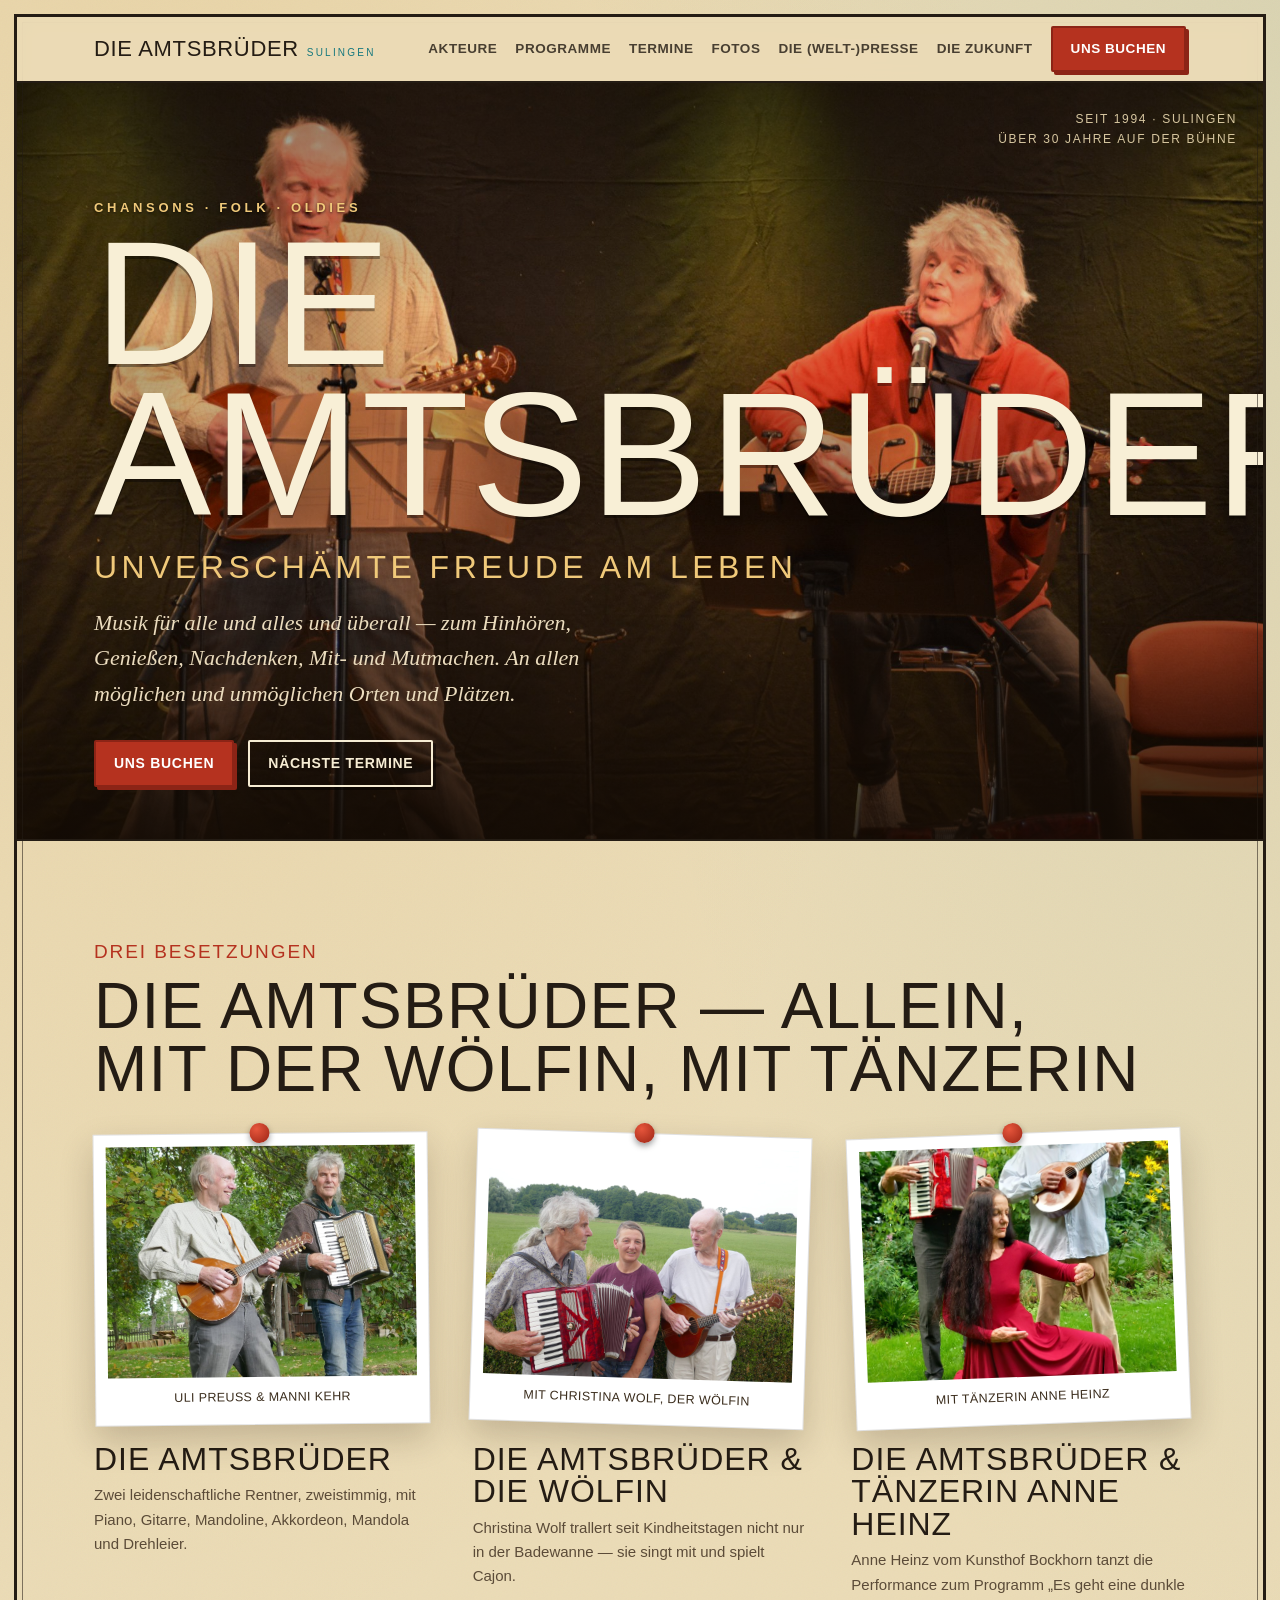
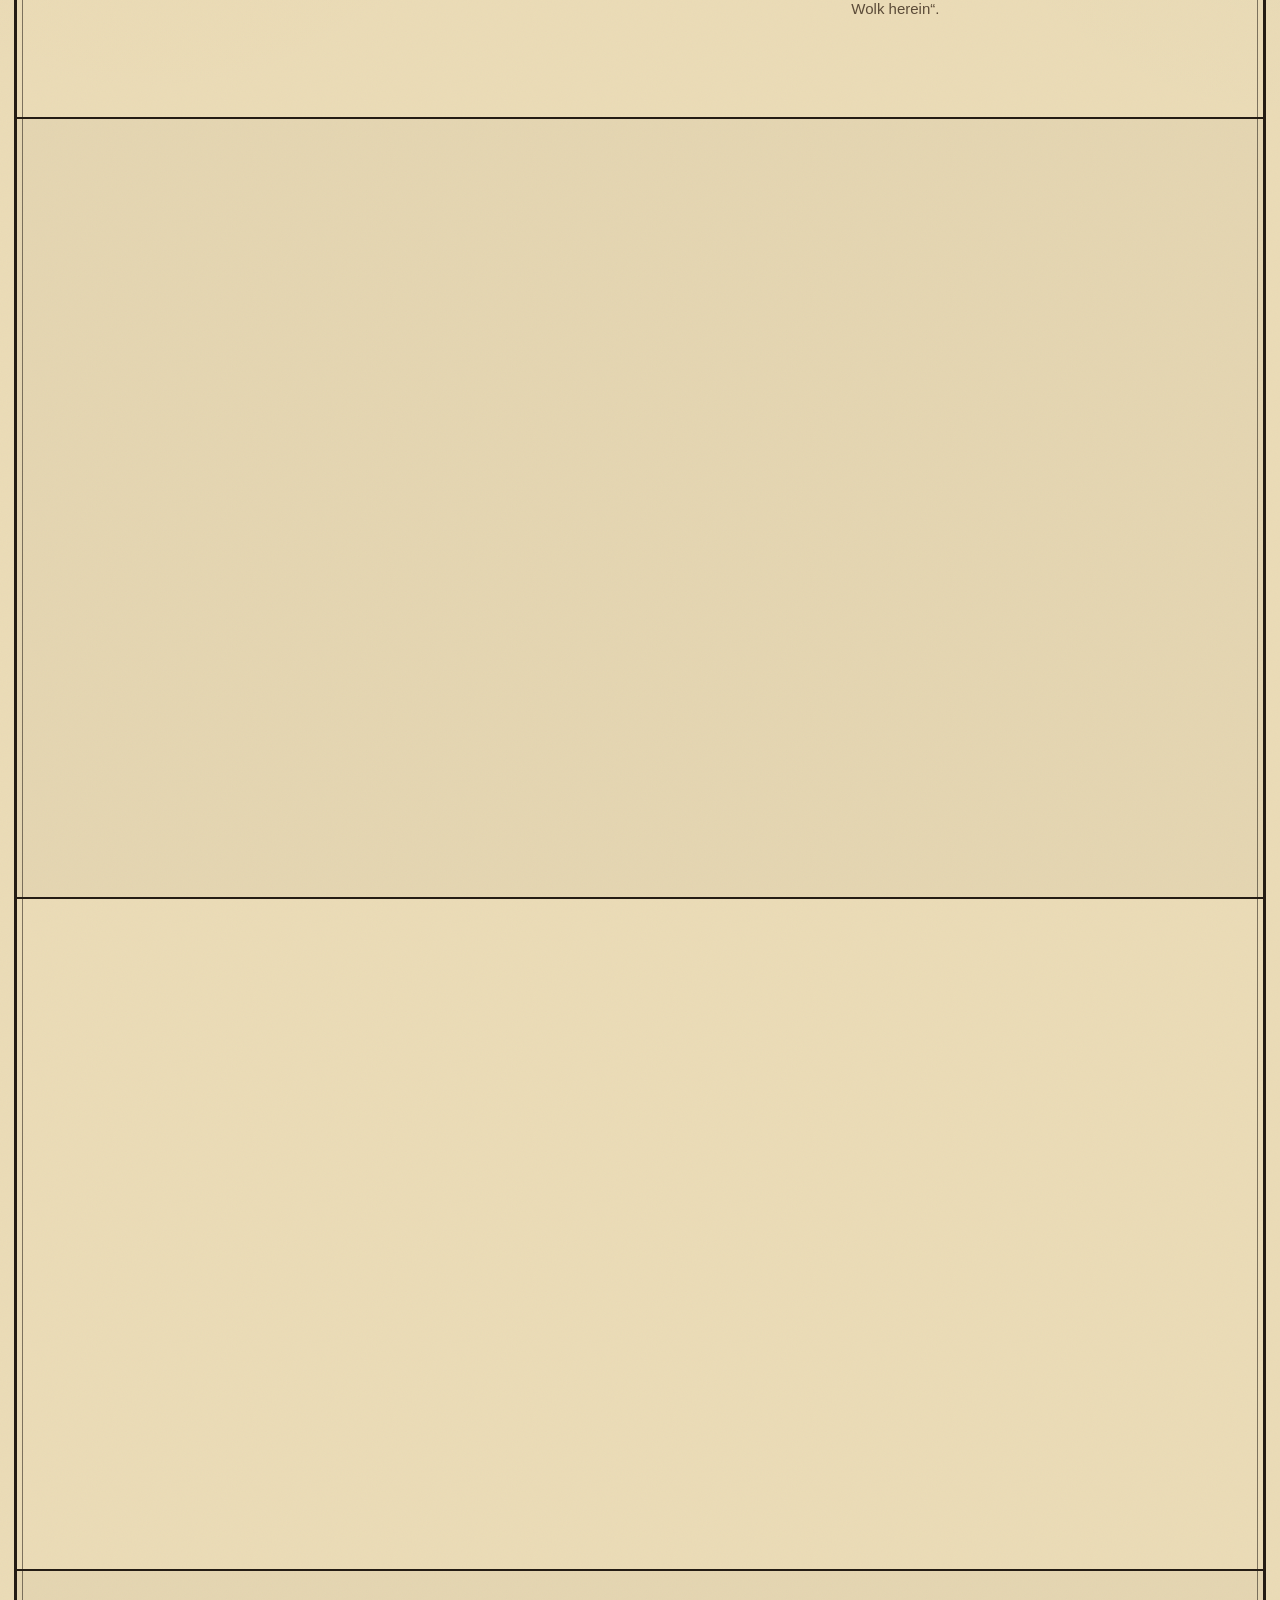
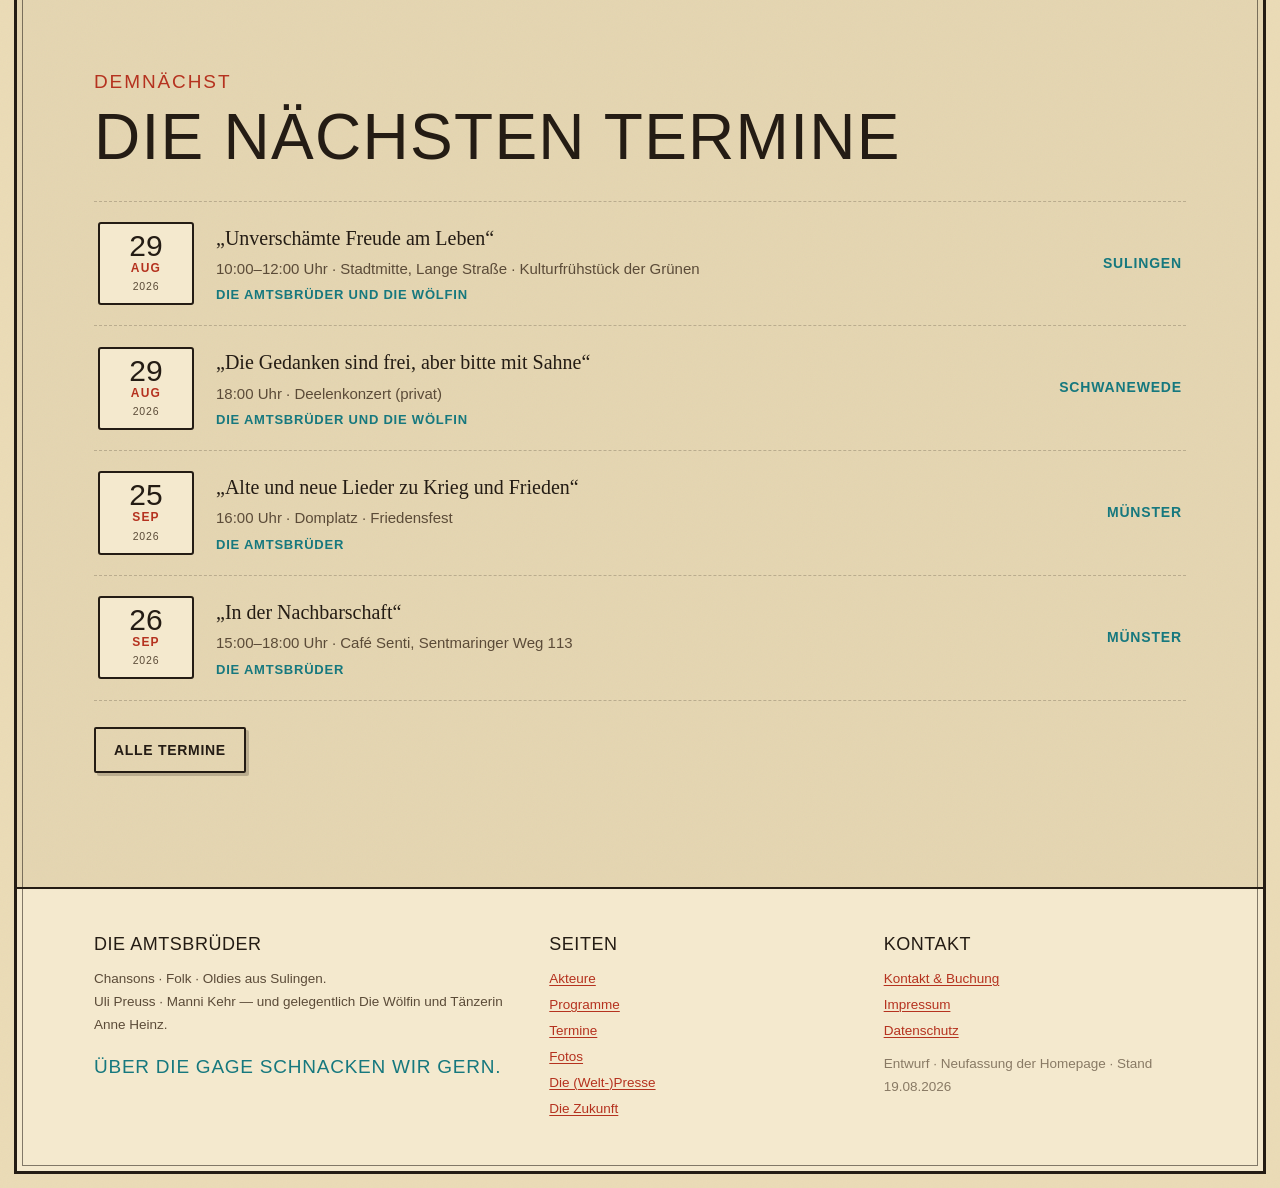
==== index.html @ b4cfe97e "Neufassung Die Amtsbrüder – Stand 19.08.2026 (Ulis Texte, Termine, Fotos) Co-Authored-By: Claude Fab" ====
<!DOCTYPE html>
<html lang="de">
<head>
<meta charset="utf-8">
<meta name="viewport" content="width=device-width, initial-scale=1">
<title>Die Amtsbrüder — Chansons · Folk · Oldies aus Sulingen</title>
<meta name="description" content="Die Amtsbrüder aus Sulingen: Chansons, Folk und Oldies, seltene Perlen der Liedermacherszene — allein, mit der Wölfin oder mit Tänzerin Anne Heinz. Termine, Programme, Kontakt.">
<meta name="color-scheme" content="light dark">
<link rel="stylesheet" href="css/stil.css">
<link rel="icon" href="data:image/svg+xml,%3Csvg xmlns='http://www.w3.org/2000/svg' viewBox='0 0 100 100'%3E%3Crect width='100' height='100' rx='8' fill='%23B5321F'/%3E%3Ctext x='50' y='72' font-size='64' text-anchor='middle' font-family='Impact,Arial Narrow,sans-serif' fill='%23F4E9CE'%3EA%3C/text%3E%3C/svg%3E">
</head>
<body>
<a class="skip" href="#inhalt">Zum Inhalt springen</a>
<div class="page-frame">
<header class="nav">
  <div class="wrap nav-inner">
    <a class="brand" href="index.html">Die Amtsbrüder <small>Sulingen</small></a>
    <button class="navtoggle" aria-label="Menü" aria-expanded="false" aria-controls="menu">☰</button>
    <nav class="links" id="menu" aria-label="Hauptnavigation">
      <a href="akteure.html">Akteure</a><a href="programme.html">Programme</a><a href="termine.html">Termine</a><a href="fotos.html">Fotos</a><a href="presse.html">Die (Welt-)Presse</a><a href="zukunft.html">Die Zukunft</a>
      <a class="btn" href="kontakt.html">Uns buchen</a>
    </nav>
  </div>
</header>
<main id="inhalt">

<section class="hero" style="background-image:url('bilder/stemwede-2024.jpg')" aria-label="Die Amtsbrüder auf der Bühne in Stemwede 2024">
  <div class="hero-meta">Seit 1994 · Sulingen<br>Über 30 Jahre auf der Bühne</div>
  <div class="hero-inner">
    <div class="kicker">Chansons · Folk · Oldies</div>
    <h1>Die<br>Amtsbrüder</h1>
    <div class="tagline">Unverschämte Freude am Leben</div>
    <p class="sub">Musik für alle und alles und überall — zum Hinhören, Genießen, Nachdenken, Mit- und Mutmachen. An allen möglichen und unmöglichen Orten und Plätzen.</p>
    <div class="hero-cta">
      <a class="btn" href="kontakt.html">Uns buchen</a>
      <a class="btn ghost" href="termine.html">Nächste Termine</a>
    </div>
  </div>
</section>

<section class="band" id="besetzungen">
  <div class="wrap reveal">
    <div class="eyebrow">Drei Besetzungen</div>
    <h2 class="section-title">Die Amtsbrüder — allein, mit der Wölfin, mit Tänzerin</h2>
    <div class="formationen">
      <a class="formation" href="akteure.html">
        <figure class="tack r0"><img src="bilder/windheim.jpg" alt="Uli Preuss und Manni Kehr mit Mandola und Akkordeon im Garten" loading="lazy"><figcaption>Uli Preuss &amp; Manni Kehr</figcaption></figure>
        <h3>Die Amtsbrüder</h3>
        <p>Zwei leidenschaftliche Rentner, zweistimmig, mit Piano, Gitarre, Mandoline, Akkordeon, Mandola und Drehleier.</p>
      </a>
      <a class="formation" href="akteure.html#woelfin">
        <figure class="tack r1"><img src="bilder/woelfin-1.jpg" alt="Die Amtsbrüder mit Christina Wolf, der Wölfin, auf einer Bank" loading="lazy"><figcaption>Mit Christina Wolf, der Wölfin</figcaption></figure>
        <h3>Die Amtsbrüder &amp; Die Wölfin</h3>
        <p>Christina Wolf trallert seit Kindheitstagen nicht nur in der Badewanne — sie singt mit und spielt Cajon.</p>
      </a>
      <a class="formation" href="programme.html#dunkle-wolk">
        <figure class="tack"><img src="bilder/anne-heinz-garten.jpg" alt="Tänzerin Anne Heinz im roten Kleid vor den Amtsbrüdern im Garten" loading="lazy"><figcaption>Mit Tänzerin Anne Heinz</figcaption></figure>
        <h3>Die Amtsbrüder &amp; Tänzerin Anne Heinz</h3>
        <p>Anne Heinz vom Kunsthof Bockhorn tanzt die Performance zum Programm „Es geht eine dunkle Wolk herein“.</p>
      </a>
    </div>
  </div>
</section>

<section class="band tint" id="musik">
  <div class="wrap two-col reveal">
    <div>
      <div class="eyebrow">Die Musik</div>
      <h2 class="section-title">Seltene Perlen, handverlesen</h2>
      <p class="lead">Musik zur Anregung und Unterhaltung, zum Hinhören, Genießen, Nachdenken, Mit- und Mutmachen — an allen möglichen und unmöglichen Orten und Plätzen.</p>
      <p>Seltene Perlen der deutschen Liedermacherinnen- und Liedermacherszene, ergänzt durch eigene Schöpfungen und Bearbeitungen: Folk, Schlager, Blues, Rock, politisch unkorrekte Lieder zur Lage — handverlesen.</p>
      <ul class="chips accent">
        <li>Chansons</li><li>Folk</li><li>Oldies</li><li>Schlager</li><li>Blues</li><li>Rock</li><li>Plattdeutsch</li><li>Lieder zur Lage</li>
      </ul>
    </div>
    <figure class="tack r1">
      <img src="bilder/bockhorn-2026.jpg" alt="Die Amtsbrüder spielen sich im Grünen gegenüber, Bockhorn 2026" loading="lazy">
      <figcaption>Kunsthof Bockhorn 2026</figcaption>
    </figure>
  </div>
</section>

<section class="band" id="uebersicht">
  <div class="wrap reveal">
    <div class="eyebrow">Weiterlesen</div>
    <h2 class="section-title">Alles Weitere, angepinnt</h2>
    <div class="plakate">
      <a class="plakat" href="akteure.html"><div class="nr">01</div><div class="t">Akteure</div><div class="s">Wer da spielt — und woher der Name kommt</div></a>
      <a class="plakat" href="programme.html"><div class="nr">02</div><div class="t">Programme</div><div class="s">Von „Unverschämte Freude“ bis „Dunkle Wolk“</div></a>
      <a class="plakat" href="termine.html"><div class="nr">03</div><div class="t">Termine</div><div class="s">Wo es uns demnächst hin verschlägt</div></a>
      <a class="plakat" href="fotos.html"><div class="nr">04</div><div class="t">Fotos</div><div class="s">Bilder von der Bühne und aus dem Garten</div></a>
      <a class="plakat" href="kontakt.html"><div class="nr">05</div><div class="t">Kontakt</div><div class="s">Engagieren Sie uns</div></a>
      <a class="plakat" href="presse.html"><div class="nr">06</div><div class="t">Die (Welt-)Presse</div><div class="s">Was man so über uns schreibt</div></a>
      <a class="plakat" href="zukunft.html"><div class="nr">07</div><div class="t">Die Zukunft</div><div class="s">Einmal live in Tokio</div></a>
      <a class="plakat" href="impressum.html"><div class="nr">08</div><div class="t">Impressum</div><div class="s">Was so nötig ist</div></a>
    </div>
  </div>
</section>

<section class="band tint" id="naechste">
  <div class="wrap reveal">
    <div class="eyebrow">Demnächst</div>
    <h2 class="section-title">Die nächsten Termine</h2>
    <div class="gigs">
      <div class="gig">
        <div class="date"><div class="d">29</div><div class="m">Aug</div><div class="y">2026</div></div>
        <div class="info"><h4>„Unverschämte Freude am Leben“</h4><p>10:00–12:00 Uhr · Stadtmitte, Lange Straße · Kulturfrühstück der Grünen</p><p class="wer">Die Amtsbrüder und die Wölfin</p></div>
        <div class="where">Sulingen</div>
      </div>
      <div class="gig">
        <div class="date"><div class="d">29</div><div class="m">Aug</div><div class="y">2026</div></div>
        <div class="info"><h4>„Die Gedanken sind frei, aber bitte mit Sahne“</h4><p>18:00 Uhr · Deelenkonzert (privat)</p><p class="wer">Die Amtsbrüder und die Wölfin</p></div>
        <div class="where">Schwanewede</div>
      </div>
      <div class="gig">
        <div class="date"><div class="d">25</div><div class="m">Sep</div><div class="y">2026</div></div>
        <div class="info"><h4>„Alte und neue Lieder zu Krieg und Frieden“</h4><p>16:00 Uhr · Domplatz · Friedensfest</p><p class="wer">Die Amtsbrüder</p></div>
        <div class="where">Münster</div>
      </div>
      <div class="gig">
        <div class="date"><div class="d">26</div><div class="m">Sep</div><div class="y">2026</div></div>
        <div class="info"><h4>„In der Nachbarschaft“</h4><p>15:00–18:00 Uhr · Café Senti, Sentmaringer Weg 113</p><p class="wer">Die Amtsbrüder</p></div>
        <div class="where">Münster</div>
      </div>
    </div>
    <p style="margin-top:26px"><a class="btn ghost" href="termine.html">Alle Termine</a></p>
  </div>
</section>
</main>
<footer>
  <div class="wrap foot-grid">
    <div>
      <h5>Die Amtsbrüder</h5>
      <p>Chansons · Folk · Oldies aus Sulingen.<br>Uli Preuss · Manni Kehr — und gelegentlich Die Wölfin und Tänzerin Anne Heinz.</p>
      <p style="margin-top:14px;color:var(--teal);font-family:var(--font-display);font-size:19px;text-transform:uppercase;letter-spacing:.04em">Über die Gage schnacken wir gern.</p>
    </div>
    <div>
      <h5>Seiten</h5>
      <ul>
        <li><a href="akteure.html">Akteure</a></li>
        <li><a href="programme.html">Programme</a></li>
        <li><a href="termine.html">Termine</a></li>
        <li><a href="fotos.html">Fotos</a></li>
        <li><a href="presse.html">Die (Welt-)Presse</a></li>
        <li><a href="zukunft.html">Die Zukunft</a></li>
      </ul>
    </div>
    <div>
      <h5>Kontakt</h5>
      <ul>
        <li><a href="kontakt.html">Kontakt &amp; Buchung</a></li>
        <li><a href="impressum.html">Impressum</a></li>
        <li><a href="impressum.html#datenschutz">Datenschutz</a></li>
      </ul>
      <p style="margin-top:10px;opacity:.7">Entwurf · Neufassung der Homepage · Stand 19.08.2026</p>
    </div>
  </div>
</footer>
</div>

<script src="js/seite.js"></script>
</body>
</html>
---- css/stil.css ----
/* Die Amtsbrüder — Neufassung der Homepage · Stil „warmes Kneipen-Plakat“ */
:root{
  --paper:#EBDBB6; --paper-2:#F4E9CE; --ink:#241C14; --ink-soft:#5B4B38;
  --frame:#241C14; --red:#B5321F; --red-deep:#8C2416; --teal:#16787E; --gold:#CF8A12;
  --line:rgba(36,28,20,.22); --line-soft:rgba(36,28,20,.12);
  --shadow:0 14px 34px rgba(36,20,8,.20);
  --font-display:"Haettenschweiler","Arial Narrow Bold","Impact",Impact,"Franklin Gothic Bold",sans-serif;
  --font-serif:Georgia,"Iowan Old Style","Palatino Linotype",serif;
  --font-sans:-apple-system,BlinkMacSystemFont,"Segoe UI",Roboto,Helvetica,Arial,sans-serif;
}
@media (prefers-color-scheme:dark){
  :root:not([data-theme="light"]){
    --paper:#1B140D; --paper-2:#271D12; --ink:#EEE1C6; --ink-soft:#BFAD8B;
    --frame:#3A2C1C; --red:#E17444; --red-deep:#C85226; --teal:#43B2B4; --gold:#EBB23F;
    --line:rgba(238,225,198,.16); --line-soft:rgba(238,225,198,.09);
    --shadow:0 16px 40px rgba(0,0,0,.55);
  }
}
:root[data-theme="dark"]{
  --paper:#1B140D; --paper-2:#271D12; --ink:#EEE1C6; --ink-soft:#BFAD8B;
  --frame:#3A2C1C; --red:#E17444; --red-deep:#C85226; --teal:#43B2B4; --gold:#EBB23F;
  --line:rgba(238,225,198,.16); --line-soft:rgba(238,225,198,.09); --shadow:0 16px 40px rgba(0,0,0,.55);
}

*{box-sizing:border-box}
html{scroll-behavior:smooth}
body{
  margin:0; background:var(--paper); color:var(--ink);
  font-family:var(--font-serif); font-size:18px; line-height:1.62;
  -webkit-font-smoothing:antialiased;
  background-image:
    radial-gradient(120% 90% at 12% -10%, rgba(207,138,18,.10), transparent 55%),
    radial-gradient(110% 80% at 100% 0%, rgba(22,120,126,.08), transparent 50%),
    url("data:image/svg+xml,%3Csvg xmlns='http://www.w3.org/2000/svg' width='140' height='140'%3E%3Cfilter id='n'%3E%3CfeTurbulence type='fractalNoise' baseFrequency='.8' numOctaves='2'/%3E%3C/filter%3E%3Crect width='140' height='140' filter='url(%23n)' opacity='.035'/%3E%3C/svg%3E");
}
img{max-width:100%;display:block;height:auto}
a{color:var(--red);text-decoration-thickness:.06em;text-underline-offset:.18em}
:focus-visible{outline:3px solid var(--teal);outline-offset:3px;border-radius:2px}
.skip{position:absolute;left:-999px;top:8px;background:var(--red);color:#fff;padding:8px 14px;z-index:200;font-family:var(--font-sans)}
.skip:focus{left:16px}

.wrap{max-width:1140px;margin:0 auto;padding:0 24px}
.eyebrow{font-family:var(--font-display);text-transform:uppercase;letter-spacing:.10em;
  color:var(--red);font-size:clamp(15px,2.4vw,19px);font-weight:400}
h1.page-title,h2.section-title{font-family:var(--font-display);text-transform:uppercase;font-weight:400;
  letter-spacing:.02em;line-height:.98;color:var(--ink);
  font-size:clamp(34px,6.5vw,64px);margin:.12em 0 .5em;text-wrap:balance}
h1.page-title{font-size:clamp(42px,8vw,84px)}
h3{font-family:var(--font-display);text-transform:uppercase;font-weight:400;letter-spacing:.03em;
  font-size:clamp(24px,3.4vw,32px);line-height:1.02;margin:0 0 .35em}
p{margin:0 0 1em}
.lead{font-size:clamp(19px,2.4vw,23px);line-height:1.55}
.muted{color:var(--ink-soft)}
.small{font-family:var(--font-sans);font-size:14.5px;line-height:1.55}
.hinweis{font-family:var(--font-sans);font-size:13px;letter-spacing:.04em;text-transform:uppercase;
  color:#fff;background:var(--teal);display:inline-block;padding:4px 12px;border-radius:2px;margin:0 0 22px;font-weight:700}
.hinweis.warn{background:var(--gold)}

/* ---------- Rahmen + Kopf ---------- */
.page-frame{border:3px solid var(--frame);margin:14px;position:relative;min-height:calc(100vh - 28px)}
.page-frame::after{content:"";position:absolute;inset:5px;border:1px solid var(--frame);
  pointer-events:none;opacity:.55}
@media (max-width:640px){.page-frame{margin:7px;border-width:2px}.page-frame::after{inset:4px}}

header.nav{position:sticky;top:0;z-index:50;background:color-mix(in srgb,var(--paper) 90%,transparent);
  backdrop-filter:blur(8px);border-bottom:2px solid var(--frame)}
.nav-inner{display:flex;align-items:center;justify-content:space-between;gap:16px;height:64px}
.brand{font-family:var(--font-display);text-transform:uppercase;letter-spacing:.03em;
  font-size:22px;color:var(--ink);text-decoration:none;line-height:1;display:flex;align-items:baseline;gap:8px;white-space:nowrap}
.brand small{font-family:var(--font-sans);font-size:10px;letter-spacing:.22em;color:var(--teal);text-transform:uppercase}
nav.links{display:flex;gap:18px;align-items:center}
nav.links a{font-family:var(--font-sans);font-size:13.5px;letter-spacing:.04em;color:var(--ink);
  text-decoration:none;text-transform:uppercase;font-weight:600;opacity:.82;white-space:nowrap}
nav.links a:hover{opacity:1;color:var(--red)}
nav.links a[aria-current="page"]{opacity:1;color:var(--red);border-bottom:2px solid var(--red)}
.btn{font-family:var(--font-sans);font-weight:700;font-size:14px;letter-spacing:.05em;text-transform:uppercase;
  background:var(--red);color:#fff;border:2px solid var(--red-deep);padding:10px 18px;border-radius:2px;
  text-decoration:none;display:inline-block;cursor:pointer;transition:transform .12s ease,background .2s ease;
  box-shadow:3px 3px 0 var(--red-deep)}
.btn:hover{transform:translate(-1px,-1px);box-shadow:4px 4px 0 var(--red-deep);background:var(--red);color:#fff}
.btn:active{transform:translate(2px,2px);box-shadow:1px 1px 0 var(--red-deep)}
.btn.ghost{background:transparent;color:var(--ink);border-color:var(--ink);box-shadow:3px 3px 0 var(--line)}
.btn.ghost:hover{background:var(--ink);color:var(--paper)}
nav.links a.btn{opacity:1;color:#fff}
.navtoggle{display:none;background:none;border:2px solid var(--frame);color:var(--ink);
  width:44px;height:40px;border-radius:2px;font-size:20px;cursor:pointer}
@media (max-width:960px){
  nav.links{position:fixed;inset:64px 0 auto 0;flex-direction:column;gap:0;background:var(--paper);
    border-bottom:2px solid var(--frame);transform:translateY(-140%);transition:transform .3s ease;padding:8px 0;
    max-height:calc(100vh - 64px);overflow:auto}
  nav.links.open{transform:translateY(0)}
  nav.links a{padding:14px 24px;width:100%;border-top:1px solid var(--line-soft)}
  nav.links a[aria-current="page"]{border-bottom:none;background:var(--paper-2)}
  nav.links .btn{margin:12px 24px;text-align:center;width:auto}
  .navtoggle{display:block}
}

/* ---------- Hero (Startseite) ---------- */
.hero{position:relative;min-height:min(84vh,860px);display:flex;align-items:flex-end;
  background:#1c130a center 35%/cover no-repeat;overflow:hidden}
.hero::before{content:"";position:absolute;inset:0;
  background:linear-gradient(180deg,rgba(20,12,4,.50) 0%,rgba(20,12,4,.10) 30%,rgba(20,12,4,.30) 60%,rgba(18,10,3,.88) 100%)}
.hero-inner{position:relative;padding:40px 24px 52px;max-width:1140px;margin:0 auto;width:100%;color:#F6ECD3}
.hero .kicker{font-family:var(--font-sans);text-transform:uppercase;letter-spacing:.28em;font-size:13px;
  color:#F0C97A;margin-bottom:10px;font-weight:700;text-shadow:0 1px 3px rgba(0,0,0,.7)}
.hero h1{font-family:var(--font-display);text-transform:uppercase;font-weight:400;margin:0;
  line-height:.86;letter-spacing:.01em;font-size:clamp(60px,14vw,176px);
  color:#F8EFD6;text-shadow:0 3px 0 rgba(0,0,0,.35),0 18px 40px rgba(0,0,0,.5)}
.hero .tagline{font-family:var(--font-display);text-transform:uppercase;letter-spacing:.14em;
  font-size:clamp(18px,3.4vw,32px);color:#F0C97A;margin:.35em 0 0}
.hero .sub{font-family:var(--font-serif);font-style:italic;font-size:clamp(17px,2.3vw,22px);
  color:#EBDCBE;margin:.5em 0 1.3em;max-width:46ch}
.hero-cta{display:flex;gap:14px;flex-wrap:wrap}
.hero-cta .btn.ghost{color:#F6ECD3;border-color:#F6ECD3;box-shadow:3px 3px 0 rgba(0,0,0,.4)}
.hero-cta .btn.ghost:hover{background:#F6ECD3;color:#241C14}
.hero-meta{position:absolute;top:26px;right:26px;text-align:right;font-family:var(--font-sans);
  font-size:12px;letter-spacing:.14em;text-transform:uppercase;color:#EAD9B0;line-height:1.7;opacity:.9}
@media (max-width:640px){.hero-meta{display:none}}

/* ---------- Seitenkopf (Unterseiten) ---------- */
.page-head{padding-top:clamp(40px,7vw,76px);padding-bottom:clamp(18px,3vw,30px)}
.page-head .lead{max-width:62ch}

/* ---------- Abschnitte ---------- */
section.band{padding:clamp(48px,8vw,96px) 0;border-top:2px solid var(--frame);position:relative}
section.band.tint{background:linear-gradient(0deg,rgba(36,28,20,.03),rgba(36,28,20,.03))}
.two-col{display:grid;grid-template-columns:1.05fr .95fr;gap:clamp(28px,5vw,64px);align-items:center}
.two-col.rev>figure{order:-1}
@media (max-width:820px){.two-col{grid-template-columns:1fr;gap:32px}.two-col.rev>figure{order:0}}

/* angepinntes Foto */
.tack{position:relative;background:#fff;padding:12px 12px 16px;border:1px solid rgba(0,0,0,.12);
  box-shadow:var(--shadow);transform:rotate(-2.2deg);transition:transform .25s ease;margin:0}
.tack img{width:100%;height:auto}
.tack::before{content:"";position:absolute;top:-11px;left:50%;transform:translateX(-50%);
  width:20px;height:20px;border-radius:50%;z-index:1;
  background:radial-gradient(circle at 35% 30%,#e7563c,#9a2414);box-shadow:0 3px 6px rgba(0,0,0,.4)}
.tack figcaption{font-family:var(--font-sans);font-size:12.5px;letter-spacing:.03em;color:#3a2c1c;
  text-align:center;margin-top:10px;text-transform:uppercase}
.tack.r1{transform:rotate(1.8deg)}
.tack.r0{transform:rotate(-.6deg)}
.tack:hover{transform:rotate(0deg) scale(1.015)}

/* Formationen (Startseite) */
.formationen{display:grid;grid-template-columns:repeat(3,1fr);gap:clamp(22px,4vw,44px);margin-top:18px}
@media (max-width:820px){.formationen{grid-template-columns:1fr;max-width:520px}}
.formation{text-decoration:none;color:inherit;display:block}
.formation .tack{margin-bottom:18px}
.formation .tack img{aspect-ratio:4/3;object-fit:cover}
.formation h3{margin:0 0 .25em}
.formation p{font-family:var(--font-sans);font-size:15px;color:var(--ink-soft);margin:0}
.formation:hover h3{color:var(--red)}

/* Plakat-Buttons (Seitenübersicht) */
.plakate{display:grid;grid-template-columns:repeat(4,1fr);gap:18px;margin-top:10px}
@media (max-width:900px){.plakate{grid-template-columns:repeat(2,1fr)}}
.plakat{display:block;text-decoration:none;color:var(--ink);background:var(--paper-2);border:2px solid var(--frame);
  border-radius:3px;padding:22px 20px 18px;box-shadow:5px 5px 0 var(--line);position:relative;
  transition:transform .2s ease,box-shadow .2s ease}
.plakat:nth-child(3n){transform:rotate(-.9deg)}
.plakat:nth-child(3n+2){transform:rotate(.7deg)}
.plakat:hover{transform:rotate(0) translateY(-3px);box-shadow:7px 8px 0 var(--line);color:var(--red)}
.plakat .nr{font-family:var(--font-sans);font-size:11px;letter-spacing:.18em;text-transform:uppercase;color:var(--teal);font-weight:700}
.plakat .t{font-family:var(--font-display);text-transform:uppercase;font-size:clamp(24px,3vw,34px);line-height:1;margin:.2em 0 .3em}
.plakat .s{font-family:var(--font-sans);font-size:14px;color:var(--ink-soft)}

/* Chips */
.chips{display:flex;flex-wrap:wrap;gap:10px;margin:18px 0 0;padding:0;list-style:none}
.chips li{font-family:var(--font-sans);font-size:14px;font-weight:600;letter-spacing:.02em;
  border:2px solid var(--frame);border-radius:999px;padding:7px 15px;background:var(--paper-2)}
.chips.accent li{border-color:var(--teal);color:var(--teal)}

/* Akteure */
.akteure{display:grid;grid-template-columns:repeat(2,1fr);gap:clamp(28px,5vw,56px);margin-top:12px}
@media (max-width:820px){.akteure{grid-template-columns:1fr}}
.akteur{display:grid;grid-template-columns:200px 1fr;gap:24px;align-items:start}
@media (max-width:520px){.akteur{grid-template-columns:1fr}}
.akteur .tack{padding:8px 8px 10px}
.akteur .tack img{aspect-ratio:3/4;object-fit:cover}
.akteur .role{font-family:var(--font-sans);font-size:12px;text-transform:uppercase;letter-spacing:.12em;color:var(--teal);font-weight:700}
.akteur h3{margin:.1em 0 .3em}
.akteur p{font-size:16.5px}

/* Programme */
.programme{display:grid;grid-template-columns:repeat(auto-fit,minmax(300px,1fr));gap:22px;margin-top:8px}
.programm{background:var(--paper-2);border:2px solid var(--frame);border-radius:3px;padding:24px 24px 20px;
  box-shadow:5px 5px 0 var(--line);position:relative}
.programm .art{font-family:var(--font-sans);font-size:12px;text-transform:uppercase;letter-spacing:.12em;color:var(--red);font-weight:700}
.programm h3{margin:.15em 0 .4em;font-size:clamp(22px,2.8vw,28px)}
.programm p{font-size:16px;margin:0 0 .6em}
.programm ul{margin:.4em 0 0;padding:0 0 0 1.1em;font-size:16px}
.programm ul li{margin-bottom:.35em}
.programm .folgt{font-family:var(--font-sans);font-size:13px;color:var(--ink-soft);font-style:italic}

/* Pressestempel */
.press-grid{display:grid;grid-template-columns:repeat(auto-fit,minmax(250px,1fr));gap:22px;margin-top:8px}
.stamp{background:var(--paper-2);border:2px solid var(--frame);border-radius:3px;padding:26px 24px 20px;margin:0;
  position:relative;box-shadow:5px 5px 0 var(--line);transition:transform .2s ease,box-shadow .2s ease}
.stamp:nth-child(3n){transform:rotate(-1.1deg)}
.stamp:nth-child(3n+2){transform:rotate(.8deg)}
.stamp:hover{transform:rotate(0) translateY(-3px);box-shadow:7px 8px 0 var(--line)}
.stamp .q{font-family:var(--font-serif);font-style:italic;font-size:20px;line-height:1.4;margin:0 0 12px}
.stamp .q::before{content:"„"}.stamp .q::after{content:"“"}
.stamp .q.jp{font-style:normal;font-family:"Hiragino Sans","Hiragino Kaku Gothic ProN","Yu Gothic","Noto Sans JP",var(--font-serif)}
.stamp cite{font-family:var(--font-sans);font-style:normal;font-size:12.5px;text-transform:uppercase;
  letter-spacing:.06em;color:var(--red);font-weight:700}
.stamp cite span{display:block;color:var(--ink-soft);font-weight:600;letter-spacing:.02em;margin-top:2px;text-transform:none}

/* Termine */
.gig{display:grid;grid-template-columns:96px 1fr auto;gap:22px;align-items:center;
  padding:20px 4px;border-top:1px dashed var(--line)}
.gig:last-child{border-bottom:1px dashed var(--line)}
.gig .date{text-align:center;border:2px solid var(--frame);border-radius:3px;padding:8px 4px;background:var(--paper-2)}
.gig .date .d{font-family:var(--font-display);font-size:30px;line-height:.9}
.gig .date .m{font-family:var(--font-sans);font-size:12px;text-transform:uppercase;letter-spacing:.1em;font-weight:700;color:var(--red)}
.gig .date .y{font-family:var(--font-sans);font-size:10.5px;letter-spacing:.08em;color:var(--ink-soft)}
.gig .info h4{margin:0 0 3px;font-family:var(--font-serif);font-size:20px;font-weight:normal}
.gig .info p{margin:0;color:var(--ink-soft);font-size:15px;font-family:var(--font-sans)}
.gig .info .wer{color:var(--teal);font-weight:700;font-size:13px;text-transform:uppercase;letter-spacing:.06em;margin-top:3px}
.gig .where{font-family:var(--font-sans);font-size:14px;text-transform:uppercase;letter-spacing:.06em;
  color:var(--teal);font-weight:700;text-align:right;line-height:1.4}
.gig .where small{display:block;color:var(--ink-soft);font-weight:600;letter-spacing:.02em;text-transform:none}
@media (max-width:620px){.gig{grid-template-columns:70px 1fr;gap:14px}.gig .where{grid-column:2;text-align:left}}

/* Galerie */
.gallery{display:grid;grid-template-columns:repeat(auto-fill,minmax(250px,1fr));gap:28px;margin-top:8px}
.gallery .tack{cursor:zoom-in}
.gallery .tack img{aspect-ratio:4/3;object-fit:cover}
.gallery .tack:nth-child(2n){transform:rotate(1.6deg)}
.gallery .tack:nth-child(3n){transform:rotate(-1.4deg)}
.gallery .tack:hover{transform:rotate(0) scale(1.02);z-index:2}

/* Kontakt / Tickets */
.tickets{display:grid;grid-template-columns:repeat(auto-fit,minmax(260px,1fr));gap:22px;margin-top:10px;max-width:760px}
.ticket{background:var(--paper-2);border:2px solid var(--frame);border-radius:4px;padding:0;overflow:hidden;
  box-shadow:var(--shadow);display:flex;flex-direction:column}
.ticket .stub{background:var(--frame);color:var(--paper);font-family:var(--font-display);text-transform:uppercase;
  letter-spacing:.06em;font-size:14px;padding:8px 18px;display:flex;justify-content:space-between;align-items:center}
.ticket .stub b{font-weight:400;font-size:20px}
.ticket .body{padding:18px 20px 22px}
.ticket .role{font-family:var(--font-sans);font-size:12px;text-transform:uppercase;letter-spacing:.12em;
  color:var(--teal);font-weight:700;margin-bottom:2px}
.ticket .name{font-family:var(--font-display);text-transform:uppercase;font-size:26px;line-height:1;margin-bottom:10px}
.ticket .addr,.ticket .row{font-family:var(--font-sans);font-size:14.5px;color:var(--ink-soft);line-height:1.5}
.ticket .row{margin-top:8px}
.ticket a{color:var(--red);word-break:break-word}
.gage{font-family:var(--font-serif);font-style:italic;font-size:clamp(20px,3vw,26px);text-align:center;
  margin:36px auto 0;max-width:30ch;color:var(--ink)}

/* Impressum */
.impressum dl{display:grid;grid-template-columns:max-content 1fr;gap:6px 24px;font-family:var(--font-sans);font-size:15.5px}
.impressum dt{font-weight:700;color:var(--ink-soft)}
.impressum dd{margin:0}
@media (max-width:520px){.impressum dl{grid-template-columns:1fr}.impressum dt{margin-top:8px}}

/* Fußzeile */
footer{border-top:2px solid var(--frame);background:var(--paper-2);padding:40px 0 48px;
  font-family:var(--font-sans);font-size:13.5px;color:var(--ink-soft);line-height:1.7}
footer .foot-grid{display:grid;grid-template-columns:1.4fr 1fr 1fr;gap:32px}
@media (max-width:760px){footer .foot-grid{grid-template-columns:1fr}}
footer h5{font-family:var(--font-display);text-transform:uppercase;color:var(--ink);font-size:18px;
  letter-spacing:.03em;margin:0 0 8px;font-weight:400}
footer a{color:var(--red)}
footer ul{list-style:none;margin:0;padding:0}
footer li{margin:0 0 3px}

/* Lightbox */
.lb{position:fixed;inset:0;z-index:100;background:rgba(14,9,4,.92);display:none;align-items:center;justify-content:center;padding:28px;flex-direction:column;gap:12px}
.lb.open{display:flex}
.lb img{max-width:94vw;max-height:84vh;border:8px solid #fff;box-shadow:0 20px 60px rgba(0,0,0,.6)}
.lb figcaption{color:#F0E4C8;font-family:var(--font-sans);font-size:14px;letter-spacing:.04em}
.lb button{position:absolute;top:20px;right:26px;background:none;border:none;color:#fff;font-size:40px;cursor:pointer;line-height:1}

/* Einblenden */
.reveal{opacity:0;transform:translateY(22px);transition:opacity .7s ease,transform .7s ease}
.reveal.in{opacity:1;transform:none}
@media (prefers-reduced-motion:reduce){
  *{scroll-behavior:auto!important}
  .reveal{opacity:1;transform:none;transition:none}
  .tack,.stamp,.btn,.plakat{transition:none}
}
@media print{
  header.nav,.navtoggle,.hero-cta,.lb{display:none}
  .page-frame{border:none;margin:0}
  .reveal{opacity:1;transform:none}
}
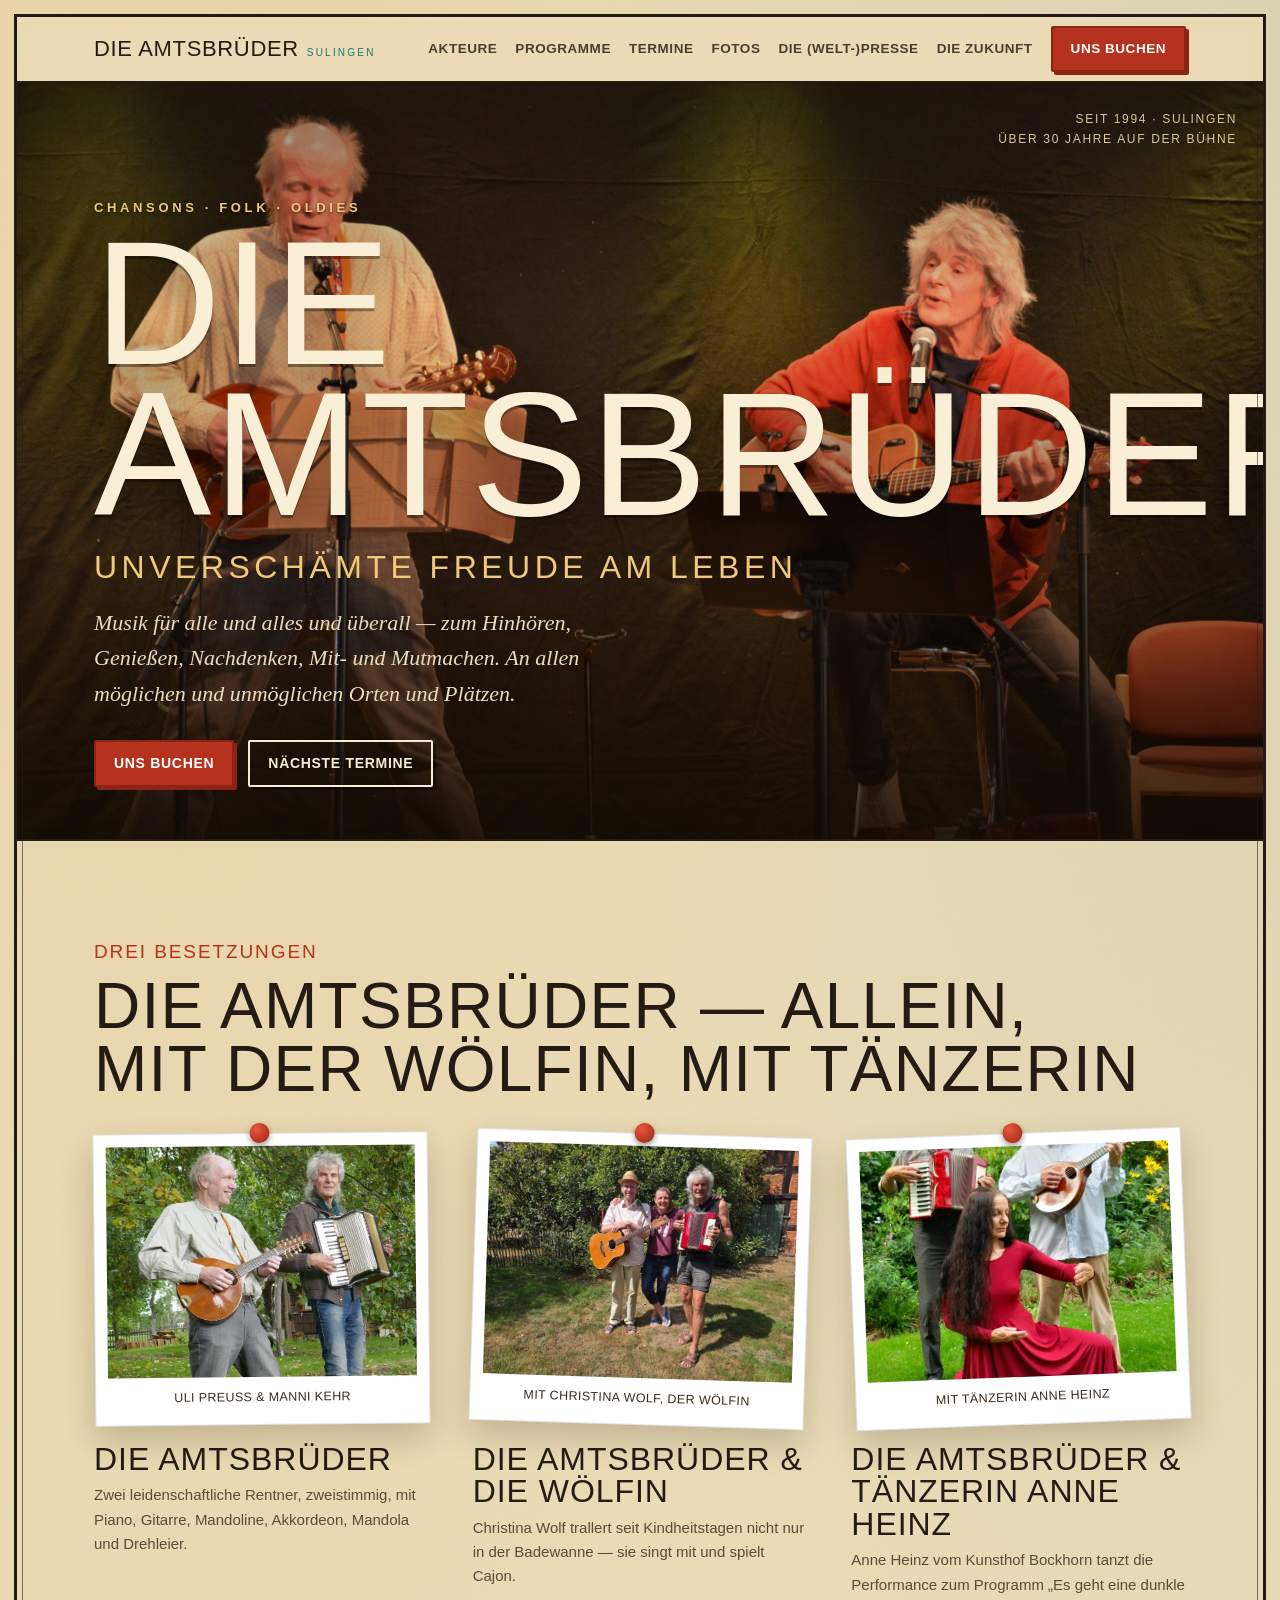
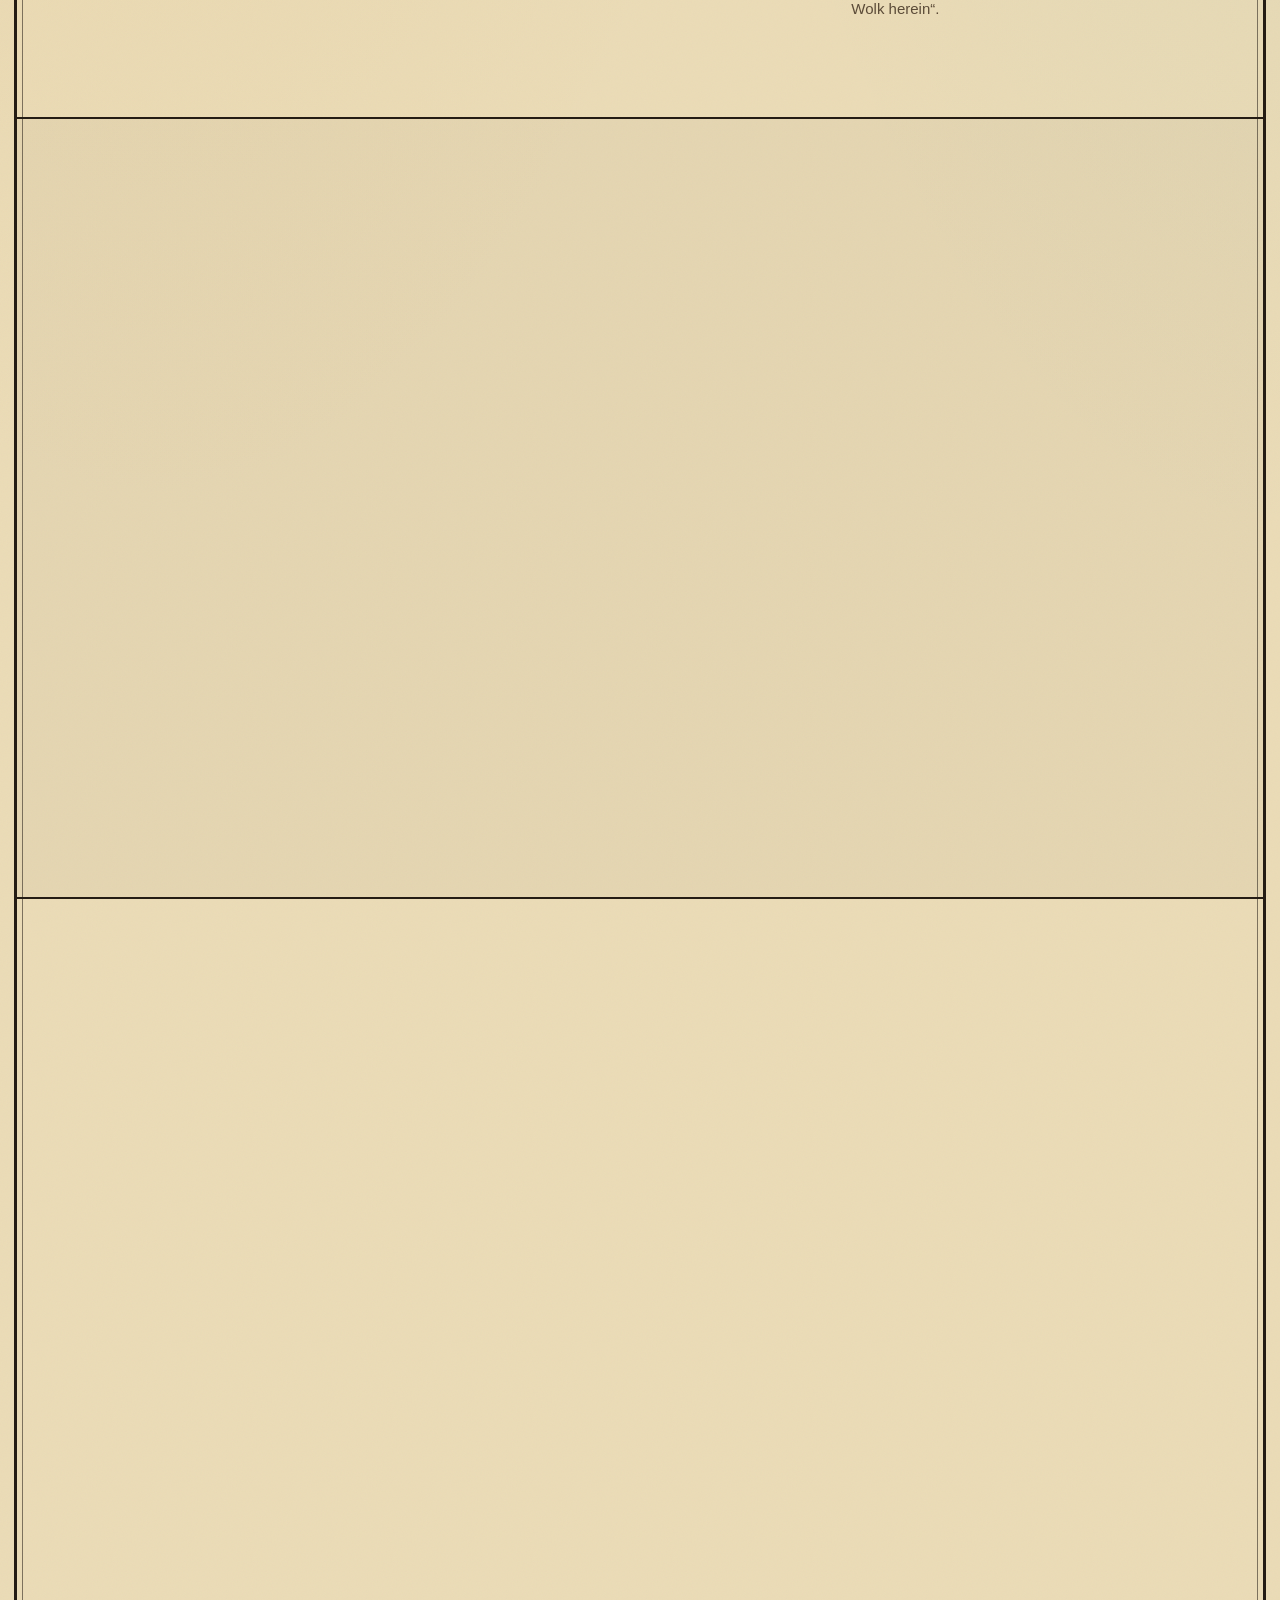
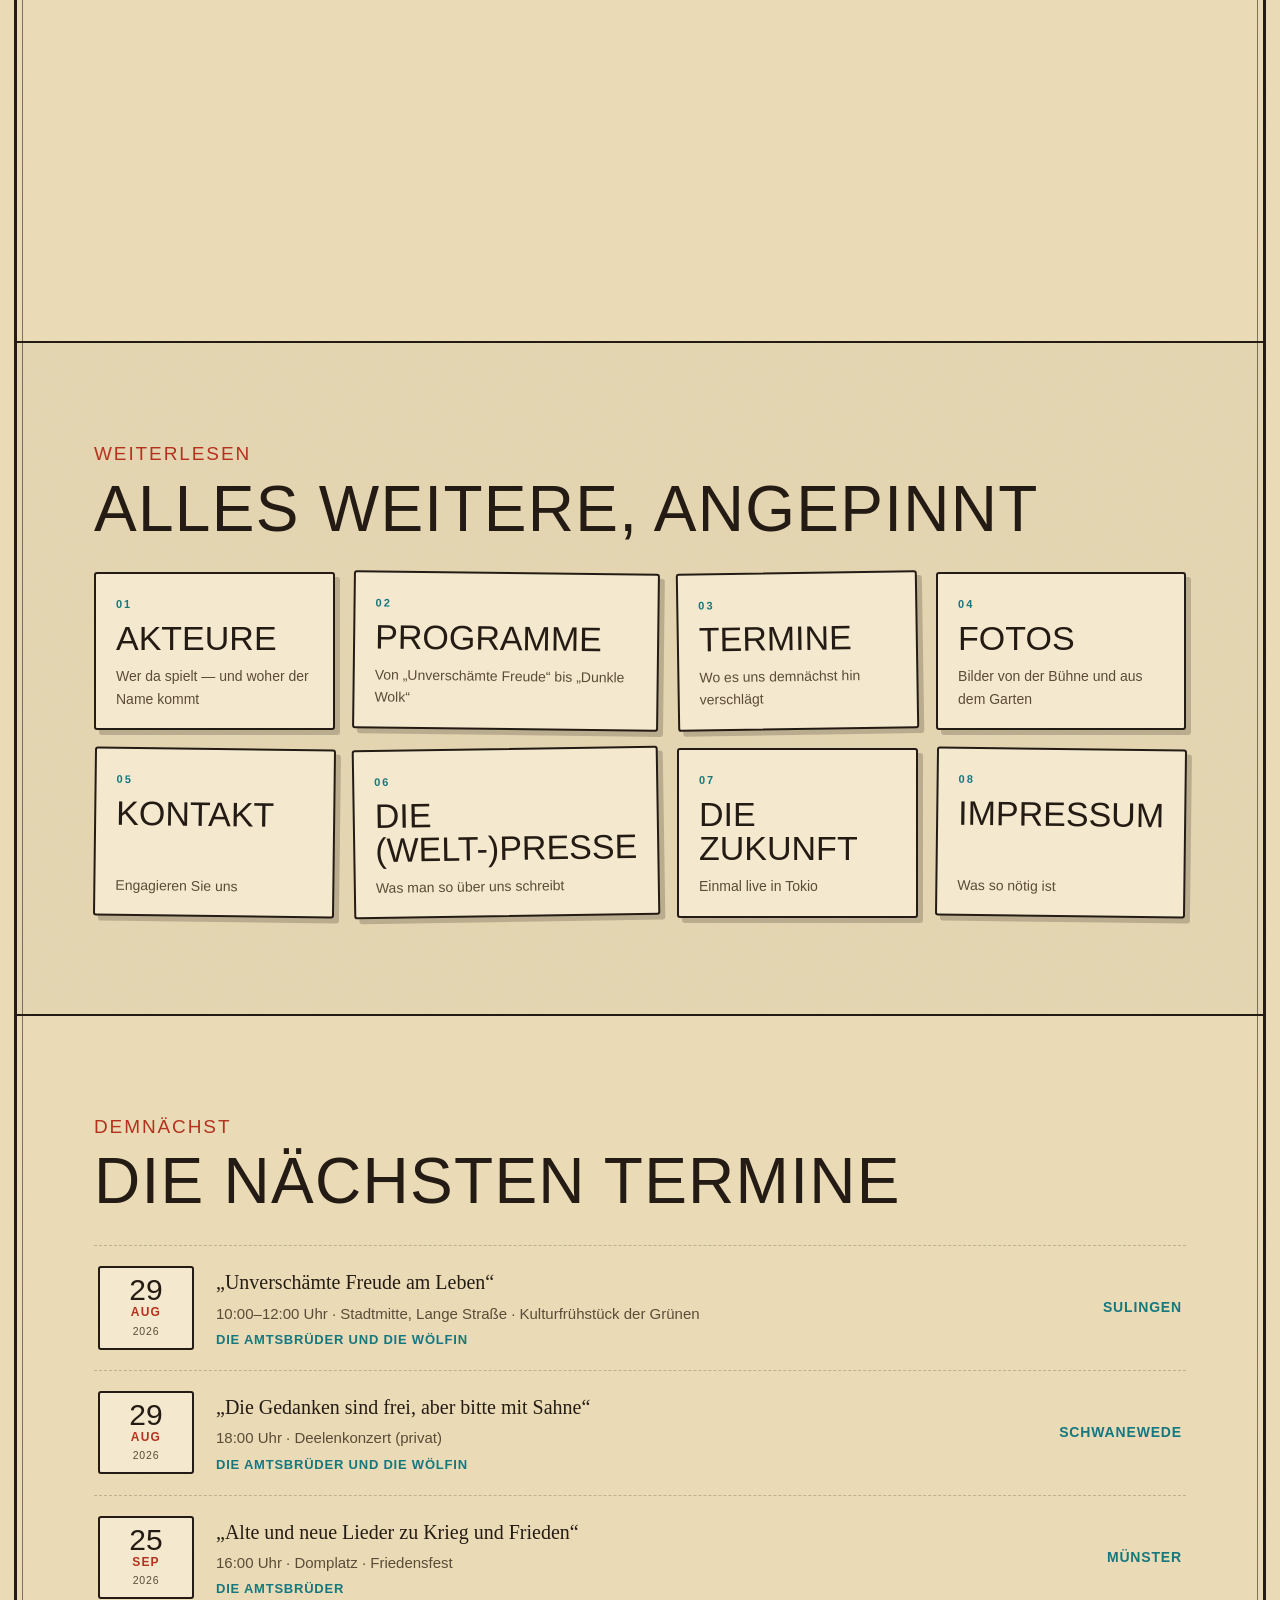
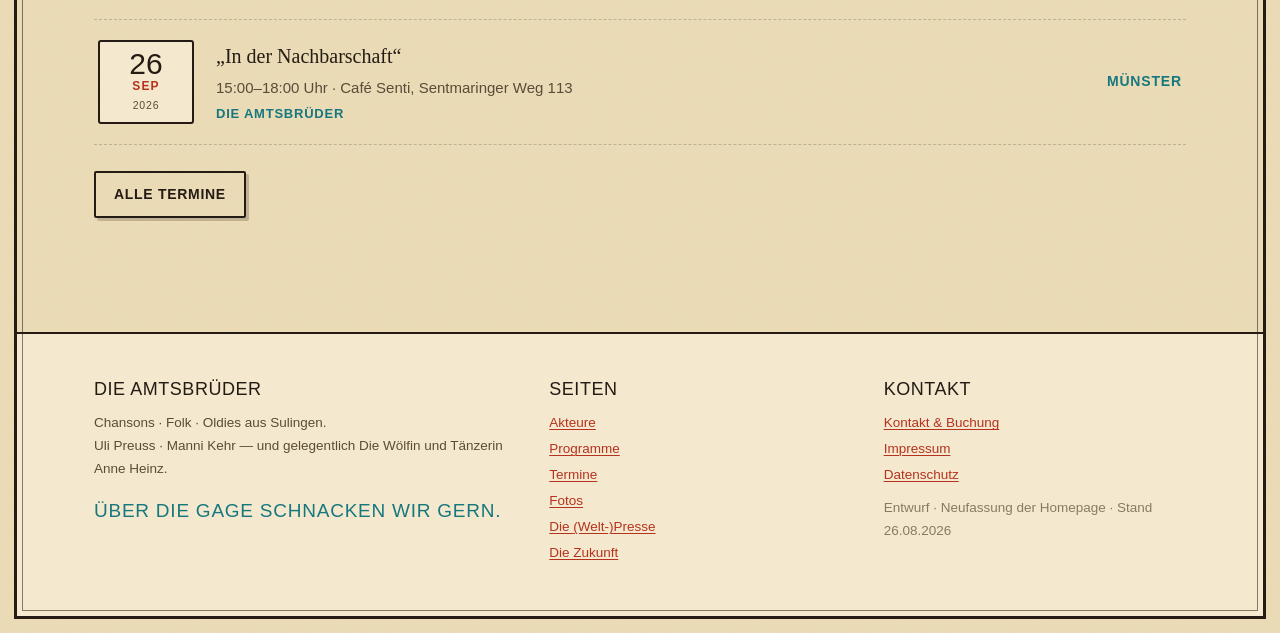
==== commit 063a2fa8: "Stand 26.08.2026: Ulis Antworten, neue Fotos und Video, Typografie-Korrekturen - Magdeburg auf den 2" ====
--- a/index.html
+++ b/index.html
@@ -17,7 +17,7 @@
     <a class="brand" href="index.html">Die Amtsbrüder <small>Sulingen</small></a>
     <button class="navtoggle" aria-label="Menü" aria-expanded="false" aria-controls="menu">☰</button>
     <nav class="links" id="menu" aria-label="Hauptnavigation">
-      <a href="akteure.html">Akteure</a><a href="programme.html">Programme</a><a href="termine.html">Termine</a><a href="fotos.html">Fotos</a><a href="presse.html">Die (Welt-)Presse</a><a href="zukunft.html">Die Zukunft</a>
+      <a href="akteure.html">Akteure</a><a href="programme.html">Programme</a><a href="termine.html">Termine</a><a href="fotos.html">Fotos</a><a href="presse.html">Die <span class="nb">(Welt-)Presse</span></a><a href="zukunft.html">Die Zukunft</a>
       <a class="btn" href="kontakt.html">Uns buchen</a>
     </nav>
   </div>
@@ -49,7 +49,7 @@
         <p>Zwei leidenschaftliche Rentner, zweistimmig, mit Piano, Gitarre, Mandoline, Akkordeon, Mandola und Drehleier.</p>
       </a>
       <a class="formation" href="akteure.html#woelfin">
-        <figure class="tack r1"><img src="bilder/woelfin-1.jpg" alt="Die Amtsbrüder mit Christina Wolf, der Wölfin, auf einer Bank" loading="lazy"><figcaption>Mit Christina Wolf, der Wölfin</figcaption></figure>
+        <figure class="tack r1"><img src="bilder/woelfin-garten-2026-1.jpg" alt="Manni Kehr mit Gitarre, Christina Wolf und Uli Preuss mit Akkordeon im Garten" loading="lazy"><figcaption>Mit Christina Wolf, der Wölfin</figcaption></figure>
         <h3>Die Amtsbrüder &amp; Die Wölfin</h3>
         <p>Christina Wolf trallert seit Kindheitstagen nicht nur in der Badewanne — sie singt mit und spielt Cajon.</p>
       </a>
@@ -80,7 +80,25 @@
   </div>
 </section>
 
-<section class="band" id="uebersicht">
+<section class="band" id="video">
+  <div class="wrap reveal">
+    <div class="eyebrow">Sehen und hören</div>
+    <h2 class="section-title">„Die Gedanken sind frei“</h2>
+    <p class="lead" style="max-width:62ch">Aufgenommen im August 2026 im Garten, zusammen mit Christina Wolf. Gut eine Minute.</p>
+    <figure class="tack r0 videorahmen">
+      <video controls preload="none" playsinline poster="video/gedanken-sind-frei-poster.jpg"
+             src="video/gedanken-sind-frei-720.mp4"
+             aria-label="Die Amtsbrüder und Christina Wolf singen „Die Gedanken sind frei“ im Garten">
+        <p class="small">Ihr Browser kann das Video nicht abspielen.
+           <a href="video/gedanken-sind-frei-720.mp4">Video herunterladen</a>.</p>
+      </video>
+      <figcaption>Die Amtsbrüder &amp; Die Wölfin, August 2026</figcaption>
+    </figure>
+    <p style="margin-top:26px"><a class="btn" href="kontakt.html">So klingt das bei Ihnen auch</a></p>
+  </div>
+</section>
+
+<section class="band tint" id="uebersicht">
   <div class="wrap reveal">
     <div class="eyebrow">Weiterlesen</div>
     <h2 class="section-title">Alles Weitere, angepinnt</h2>
@@ -90,14 +108,14 @@
       <a class="plakat" href="termine.html"><div class="nr">03</div><div class="t">Termine</div><div class="s">Wo es uns demnächst hin verschlägt</div></a>
       <a class="plakat" href="fotos.html"><div class="nr">04</div><div class="t">Fotos</div><div class="s">Bilder von der Bühne und aus dem Garten</div></a>
       <a class="plakat" href="kontakt.html"><div class="nr">05</div><div class="t">Kontakt</div><div class="s">Engagieren Sie uns</div></a>
-      <a class="plakat" href="presse.html"><div class="nr">06</div><div class="t">Die (Welt-)Presse</div><div class="s">Was man so über uns schreibt</div></a>
+      <a class="plakat" href="presse.html"><div class="nr">06</div><div class="t">Die <span class="nb">(Welt-)Presse</span></div><div class="s">Was man so über uns schreibt</div></a>
       <a class="plakat" href="zukunft.html"><div class="nr">07</div><div class="t">Die Zukunft</div><div class="s">Einmal live in Tokio</div></a>
       <a class="plakat" href="impressum.html"><div class="nr">08</div><div class="t">Impressum</div><div class="s">Was so nötig ist</div></a>
     </div>
   </div>
 </section>
 
-<section class="band tint" id="naechste">
+<section class="band" id="naechste">
   <div class="wrap reveal">
     <div class="eyebrow">Demnächst</div>
     <h2 class="section-title">Die nächsten Termine</h2>
@@ -141,7 +159,7 @@
         <li><a href="programme.html">Programme</a></li>
         <li><a href="termine.html">Termine</a></li>
         <li><a href="fotos.html">Fotos</a></li>
-        <li><a href="presse.html">Die (Welt-)Presse</a></li>
+        <li><a href="presse.html">Die <span class="nb">(Welt-)Presse</span></a></li>
         <li><a href="zukunft.html">Die Zukunft</a></li>
       </ul>
     </div>
@@ -152,7 +170,7 @@
         <li><a href="impressum.html">Impressum</a></li>
         <li><a href="impressum.html#datenschutz">Datenschutz</a></li>
       </ul>
-      <p style="margin-top:10px;opacity:.7">Entwurf · Neufassung der Homepage · Stand 19.08.2026</p>
+      <p style="margin-top:10px;opacity:.7">Entwurf · Neufassung der Homepage · Stand 26.08.2026</p>
     </div>
   </div>
 </footer>
--- a/css/stil.css
+++ b/css/stil.css
@@ -51,6 +51,7 @@
 p{margin:0 0 1em}
 .lead{font-size:clamp(19px,2.4vw,23px);line-height:1.55}
 .muted{color:var(--ink-soft)}
+.nb{white-space:nowrap}
 .small{font-family:var(--font-sans);font-size:14.5px;line-height:1.55}
 .hinweis{font-family:var(--font-sans);font-size:13px;letter-spacing:.04em;text-transform:uppercase;
   color:#fff;background:var(--teal);display:inline-block;padding:4px 12px;border-radius:2px;margin:0 0 22px;font-weight:700}
@@ -141,6 +142,12 @@
 .tack.r0{transform:rotate(-.6deg)}
 .tack:hover{transform:rotate(0deg) scale(1.015)}
 
+/* Videorahmen (Startseite) */
+.videorahmen{max-width:860px;margin:26px auto 0}
+.videorahmen video{width:100%;height:auto;display:block;background:#000;aspect-ratio:16/9}
+.videorahmen:hover{transform:rotate(-.6deg)}
+@media (max-width:600px){.videorahmen{transform:none;padding:8px 8px 12px}}
+
 /* Formationen (Startseite) */
 .formationen{display:grid;grid-template-columns:repeat(3,1fr);gap:clamp(22px,4vw,44px);margin-top:18px}
 @media (max-width:820px){.formationen{grid-template-columns:1fr;max-width:520px}}
@@ -154,15 +161,15 @@
 /* Plakat-Buttons (Seitenübersicht) */
 .plakate{display:grid;grid-template-columns:repeat(4,1fr);gap:18px;margin-top:10px}
 @media (max-width:900px){.plakate{grid-template-columns:repeat(2,1fr)}}
-.plakat{display:block;text-decoration:none;color:var(--ink);background:var(--paper-2);border:2px solid var(--frame);
+.plakat{display:flex;flex-direction:column;text-decoration:none;color:var(--ink);background:var(--paper-2);border:2px solid var(--frame);
   border-radius:3px;padding:22px 20px 18px;box-shadow:5px 5px 0 var(--line);position:relative;
   transition:transform .2s ease,box-shadow .2s ease}
 .plakat:nth-child(3n){transform:rotate(-.9deg)}
 .plakat:nth-child(3n+2){transform:rotate(.7deg)}
 .plakat:hover{transform:rotate(0) translateY(-3px);box-shadow:7px 8px 0 var(--line);color:var(--red)}
 .plakat .nr{font-family:var(--font-sans);font-size:11px;letter-spacing:.18em;text-transform:uppercase;color:var(--teal);font-weight:700}
-.plakat .t{font-family:var(--font-display);text-transform:uppercase;font-size:clamp(24px,3vw,34px);line-height:1;margin:.2em 0 .3em}
-.plakat .s{font-family:var(--font-sans);font-size:14px;color:var(--ink-soft)}
+.plakat .t{font-family:var(--font-display);text-transform:uppercase;font-size:clamp(24px,3vw,34px);line-height:1;margin:.2em 0 .3em;text-wrap:balance}
+.plakat .s{font-family:var(--font-sans);font-size:14px;color:var(--ink-soft);margin-top:auto}
 
 /* Chips */
 .chips{display:flex;flex-wrap:wrap;gap:10px;margin:18px 0 0;padding:0;list-style:none}
@@ -182,7 +189,7 @@
 .akteur p{font-size:16.5px}
 
 /* Programme */
-.programme{display:grid;grid-template-columns:repeat(auto-fit,minmax(300px,1fr));gap:22px;margin-top:8px}
+.programme{display:grid;grid-template-columns:repeat(auto-fit,minmax(min(300px,100%),1fr));gap:22px;margin-top:8px}
 .programm{background:var(--paper-2);border:2px solid var(--frame);border-radius:3px;padding:24px 24px 20px;
   box-shadow:5px 5px 0 var(--line);position:relative}
 .programm .art{font-family:var(--font-sans);font-size:12px;text-transform:uppercase;letter-spacing:.12em;color:var(--red);font-weight:700}
@@ -193,7 +200,7 @@
 .programm .folgt{font-family:var(--font-sans);font-size:13px;color:var(--ink-soft);font-style:italic}
 
 /* Pressestempel */
-.press-grid{display:grid;grid-template-columns:repeat(auto-fit,minmax(250px,1fr));gap:22px;margin-top:8px}
+.press-grid{display:grid;grid-template-columns:repeat(auto-fit,minmax(min(250px,100%),1fr));gap:22px;margin-top:8px}
 .stamp{background:var(--paper-2);border:2px solid var(--frame);border-radius:3px;padding:26px 24px 20px;margin:0;
   position:relative;box-shadow:5px 5px 0 var(--line);transition:transform .2s ease,box-shadow .2s ease}
 .stamp:nth-child(3n){transform:rotate(-1.1deg)}
@@ -201,7 +208,8 @@
 .stamp:hover{transform:rotate(0) translateY(-3px);box-shadow:7px 8px 0 var(--line)}
 .stamp .q{font-family:var(--font-serif);font-style:italic;font-size:20px;line-height:1.4;margin:0 0 12px}
 .stamp .q::before{content:"„"}.stamp .q::after{content:"“"}
-.stamp .q.jp{font-style:normal;font-family:"Hiragino Sans","Hiragino Kaku Gothic ProN","Yu Gothic","Noto Sans JP",var(--font-serif)}
+.stamp .q.jp{font-style:normal;font-family:"Hiragino Sans","Hiragino Kaku Gothic ProN","Yu Gothic","Noto Sans JP",var(--font-serif);
+  line-break:strict;word-break:normal;overflow-wrap:normal}
 .stamp cite{font-family:var(--font-sans);font-style:normal;font-size:12.5px;text-transform:uppercase;
   letter-spacing:.06em;color:var(--red);font-weight:700}
 .stamp cite span{display:block;color:var(--ink-soft);font-weight:600;letter-spacing:.02em;margin-top:2px;text-transform:none}
@@ -223,7 +231,7 @@
 @media (max-width:620px){.gig{grid-template-columns:70px 1fr;gap:14px}.gig .where{grid-column:2;text-align:left}}
 
 /* Galerie */
-.gallery{display:grid;grid-template-columns:repeat(auto-fill,minmax(250px,1fr));gap:28px;margin-top:8px}
+.gallery{display:grid;grid-template-columns:repeat(auto-fill,minmax(min(250px,100%),1fr));gap:28px;margin-top:8px}
 .gallery .tack{cursor:zoom-in}
 .gallery .tack img{aspect-ratio:4/3;object-fit:cover}
 .gallery .tack:nth-child(2n){transform:rotate(1.6deg)}
@@ -231,7 +239,7 @@
 .gallery .tack:hover{transform:rotate(0) scale(1.02);z-index:2}
 
 /* Kontakt / Tickets */
-.tickets{display:grid;grid-template-columns:repeat(auto-fit,minmax(260px,1fr));gap:22px;margin-top:10px;max-width:760px}
+.tickets{display:grid;grid-template-columns:repeat(auto-fit,minmax(min(260px,100%),1fr));gap:22px;margin-top:10px;max-width:760px}
 .ticket{background:var(--paper-2);border:2px solid var(--frame);border-radius:4px;padding:0;overflow:hidden;
   box-shadow:var(--shadow);display:flex;flex-direction:column}
 .ticket .stub{background:var(--frame);color:var(--paper);font-family:var(--font-display);text-transform:uppercase;
@@ -280,7 +288,7 @@
   .tack,.stamp,.btn,.plakat{transition:none}
 }
 @media print{
-  header.nav,.navtoggle,.hero-cta,.lb{display:none}
+  header.nav,.navtoggle,.hero-cta,.lb,.videorahmen{display:none}
   .page-frame{border:none;margin:0}
   .reveal{opacity:1;transform:none}
 }
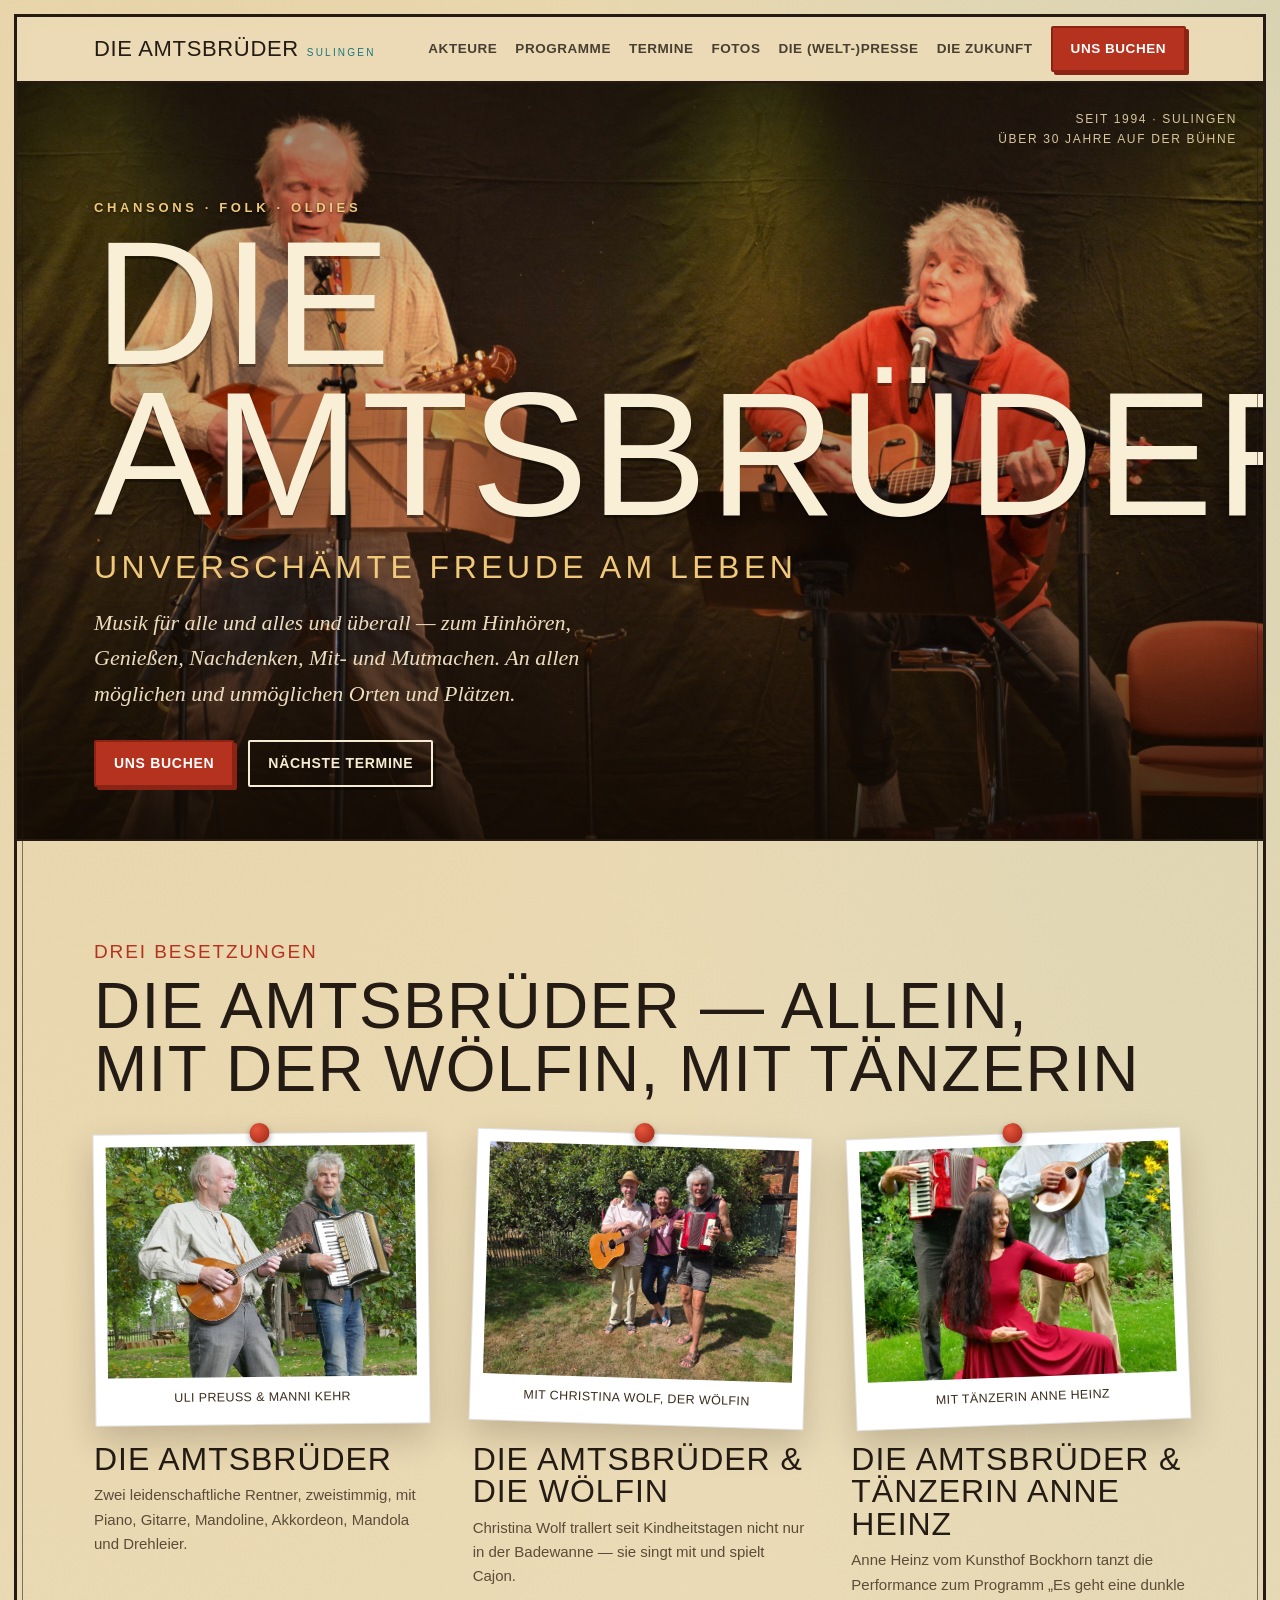
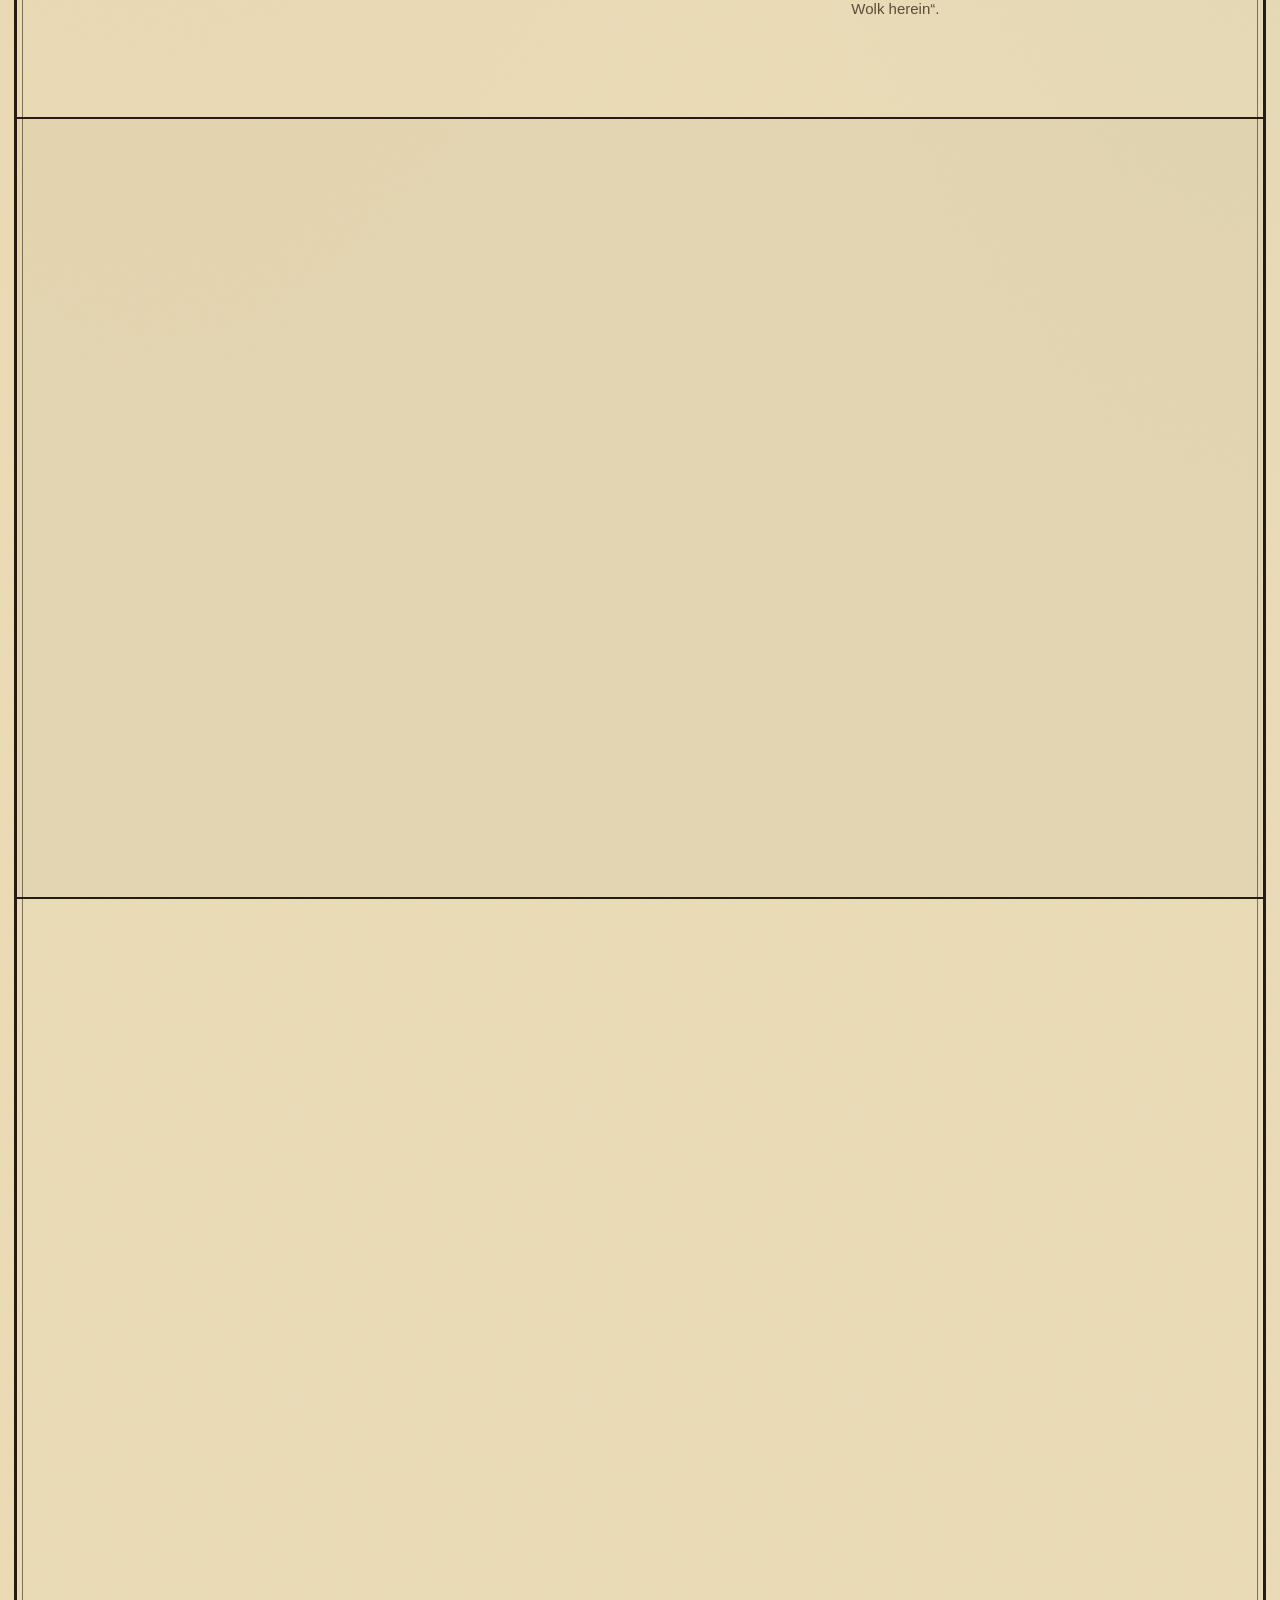
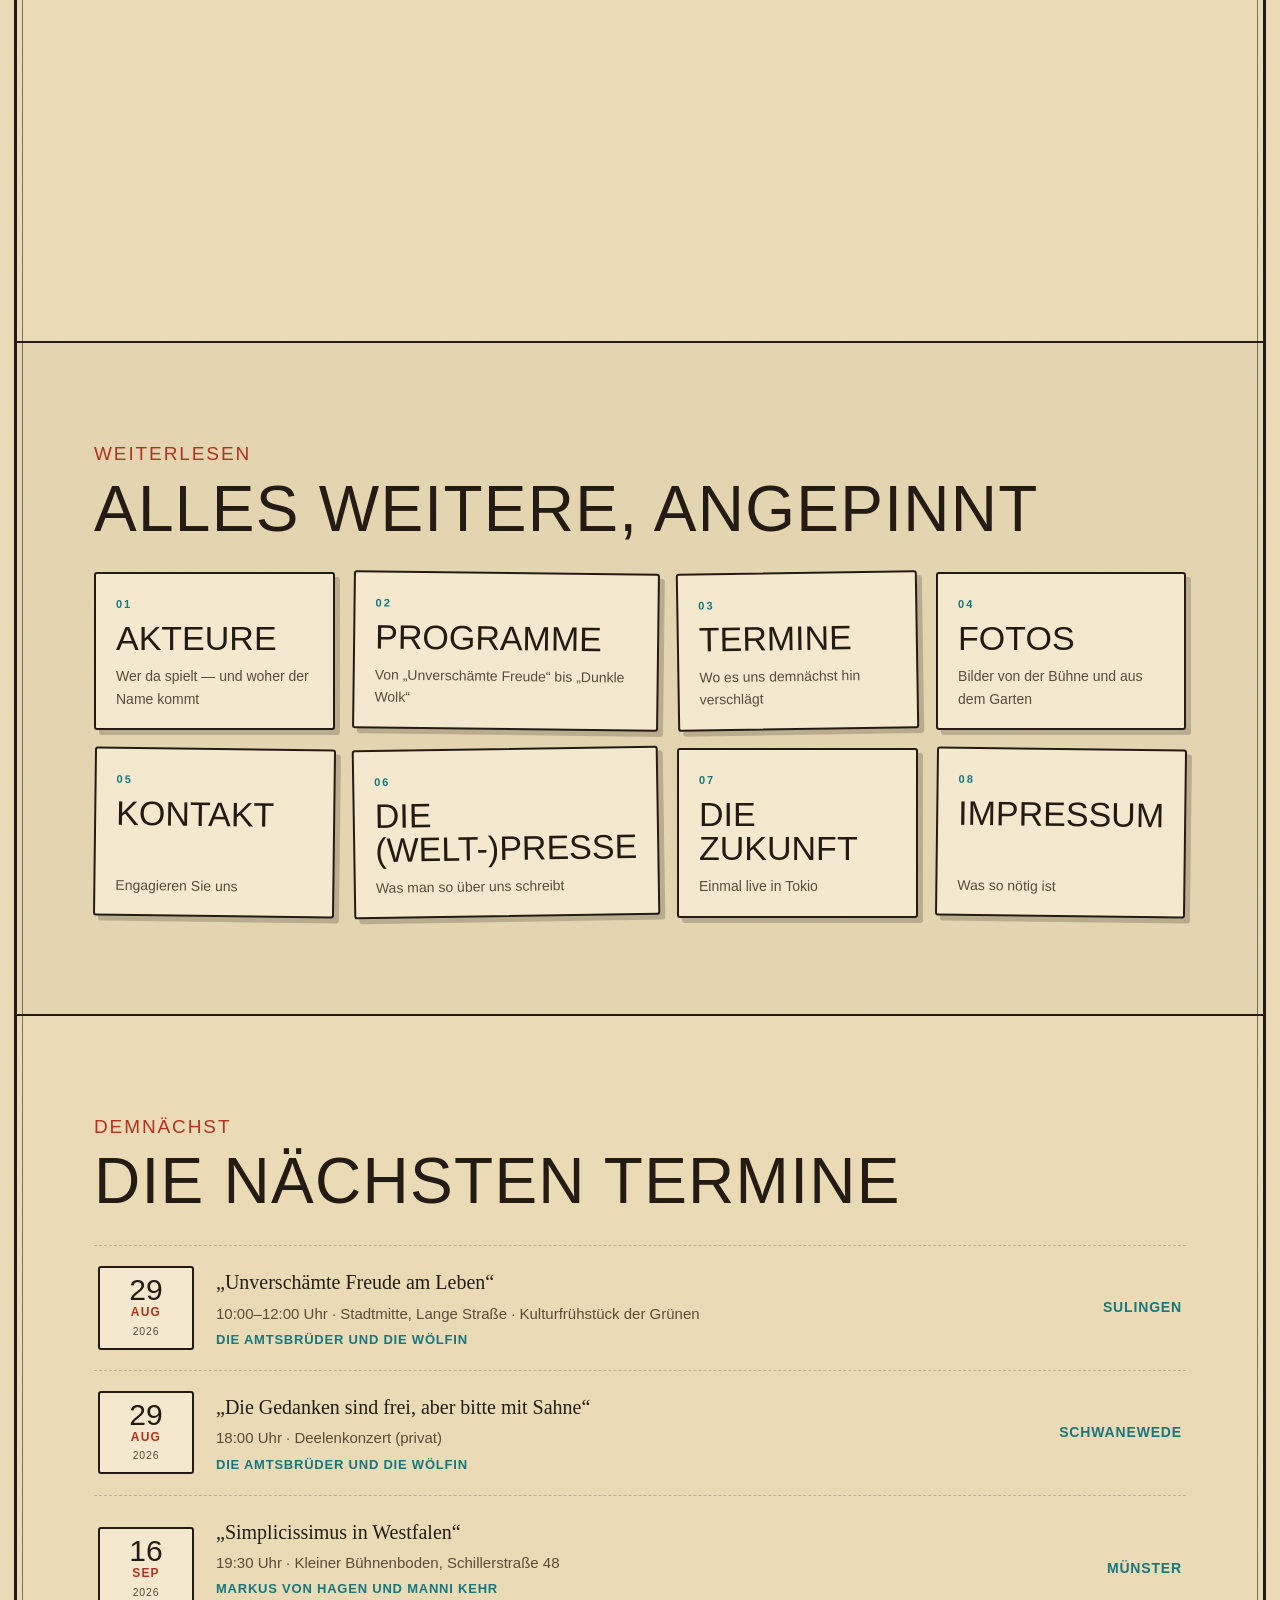
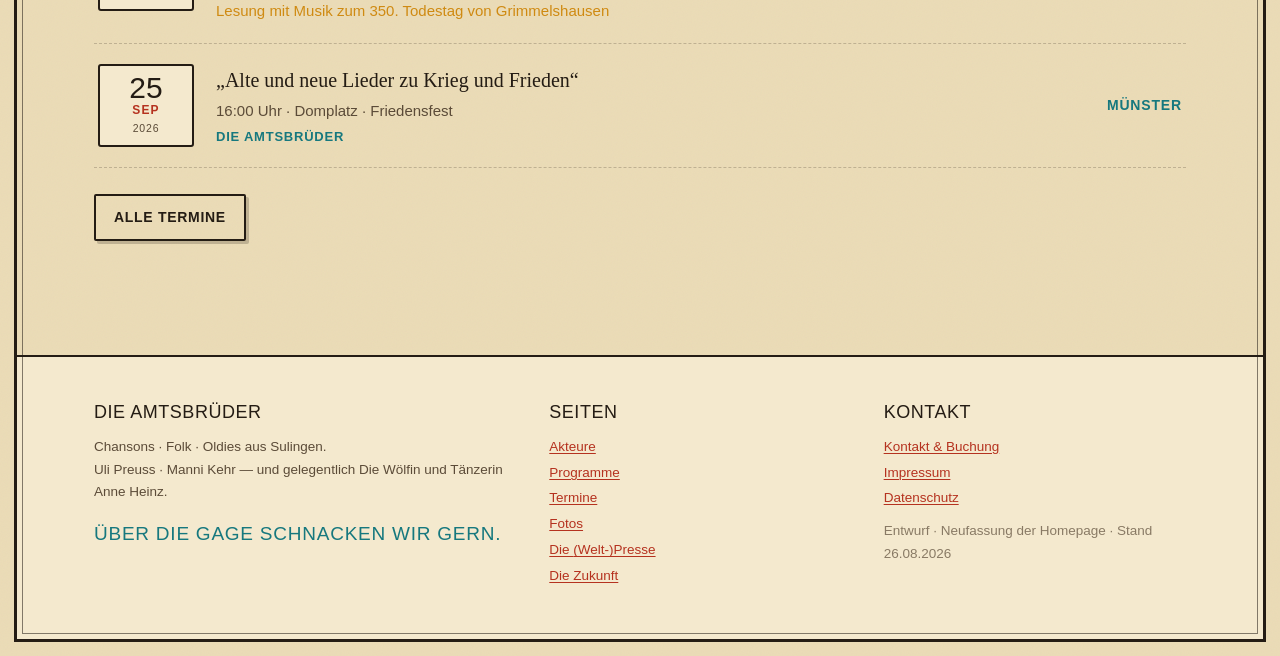
==== commit 2c8c1dd4: "Stand 27.08.2026: Ulis Programmbeschreibungen, neue Termine, Spielorte - Programme: Dachtitel "Deuts" ====
--- a/index.html
+++ b/index.html
@@ -131,13 +131,13 @@
         <div class="where">Schwanewede</div>
       </div>
       <div class="gig">
-        <div class="date"><div class="d">25</div><div class="m">Sep</div><div class="y">2026</div></div>
-        <div class="info"><h4>„Alte und neue Lieder zu Krieg und Frieden“</h4><p>16:00 Uhr · Domplatz · Friedensfest</p><p class="wer">Die Amtsbrüder</p></div>
+        <div class="date"><div class="d">16</div><div class="m">Sep</div><div class="y">2026</div></div>
+        <div class="info"><h4>„Simplicissimus in Westfalen“</h4><p>19:30 Uhr · Kleiner Bühnenboden, Schillerstraße 48</p><p class="wer">Markus von Hagen und Manni Kehr</p><p class="small" style="color:var(--gold)">Lesung mit Musik zum 350. Todestag von Grimmelshausen</p></div>
         <div class="where">Münster</div>
       </div>
       <div class="gig">
-        <div class="date"><div class="d">26</div><div class="m">Sep</div><div class="y">2026</div></div>
-        <div class="info"><h4>„In der Nachbarschaft“</h4><p>15:00–18:00 Uhr · Café Senti, Sentmaringer Weg 113</p><p class="wer">Die Amtsbrüder</p></div>
+        <div class="date"><div class="d">25</div><div class="m">Sep</div><div class="y">2026</div></div>
+        <div class="info"><h4>„Alte und neue Lieder zu Krieg und Frieden“</h4><p>16:00 Uhr · Domplatz · Friedensfest</p><p class="wer">Die Amtsbrüder</p></div>
         <div class="where">Münster</div>
       </div>
     </div>
--- a/css/stil.css
+++ b/css/stil.css
@@ -190,6 +190,7 @@
 
 /* Programme */
 .programme{display:grid;grid-template-columns:repeat(auto-fit,minmax(min(300px,100%),1fr));gap:22px;margin-top:8px}
+.programme.breit{grid-template-columns:repeat(auto-fit,minmax(min(430px,100%),1fr))}
 .programm{background:var(--paper-2);border:2px solid var(--frame);border-radius:3px;padding:24px 24px 20px;
   box-shadow:5px 5px 0 var(--line);position:relative}
 .programm .art{font-family:var(--font-sans);font-size:12px;text-transform:uppercase;letter-spacing:.12em;color:var(--red);font-weight:700}
@@ -198,6 +199,20 @@
 .programm ul{margin:.4em 0 0;padding:0 0 0 1.1em;font-size:16px}
 .programm ul li{margin-bottom:.35em}
 .programm .folgt{font-family:var(--font-sans);font-size:13px;color:var(--ink-soft);font-style:italic}
+.programm .unter{font-family:var(--font-sans);font-size:14.5px;color:var(--teal);font-weight:600;margin:-.2em 0 .7em}
+.programm .credit{font-family:var(--font-sans);font-size:13px;color:var(--ink-soft);margin:.9em 0 0;
+  padding-top:.7em;border-top:1px solid var(--line-soft)}
+
+/* Spielorte (Die Zukunft) */
+.orte{list-style:none;margin:18px 0 0;padding:0;display:grid;
+  grid-template-columns:repeat(auto-fill,minmax(min(320px,100%),1fr));gap:2px 26px}
+.orte li{display:flex;justify-content:space-between;gap:10px;align-items:baseline;
+  padding:7px 0;border-bottom:1px dotted var(--line)}
+.orte .ort{font-family:var(--font-serif);font-size:16px;min-width:0;flex:1 1 auto}
+.orte .stadt{font-family:var(--font-sans);font-size:12.5px;text-transform:uppercase;
+  letter-spacing:.05em;color:var(--teal);text-align:right;flex:0 1 auto;min-width:0}
+.elphi{font-family:var(--font-display);text-transform:uppercase;letter-spacing:.03em;
+  font-size:clamp(18px,2.2vw,24px);line-height:1.18;color:var(--red);margin:36px 0 0;max-width:30ch}
 
 /* Pressestempel */
 .press-grid{display:grid;grid-template-columns:repeat(auto-fit,minmax(min(250px,100%),1fr));gap:22px;margin-top:8px}
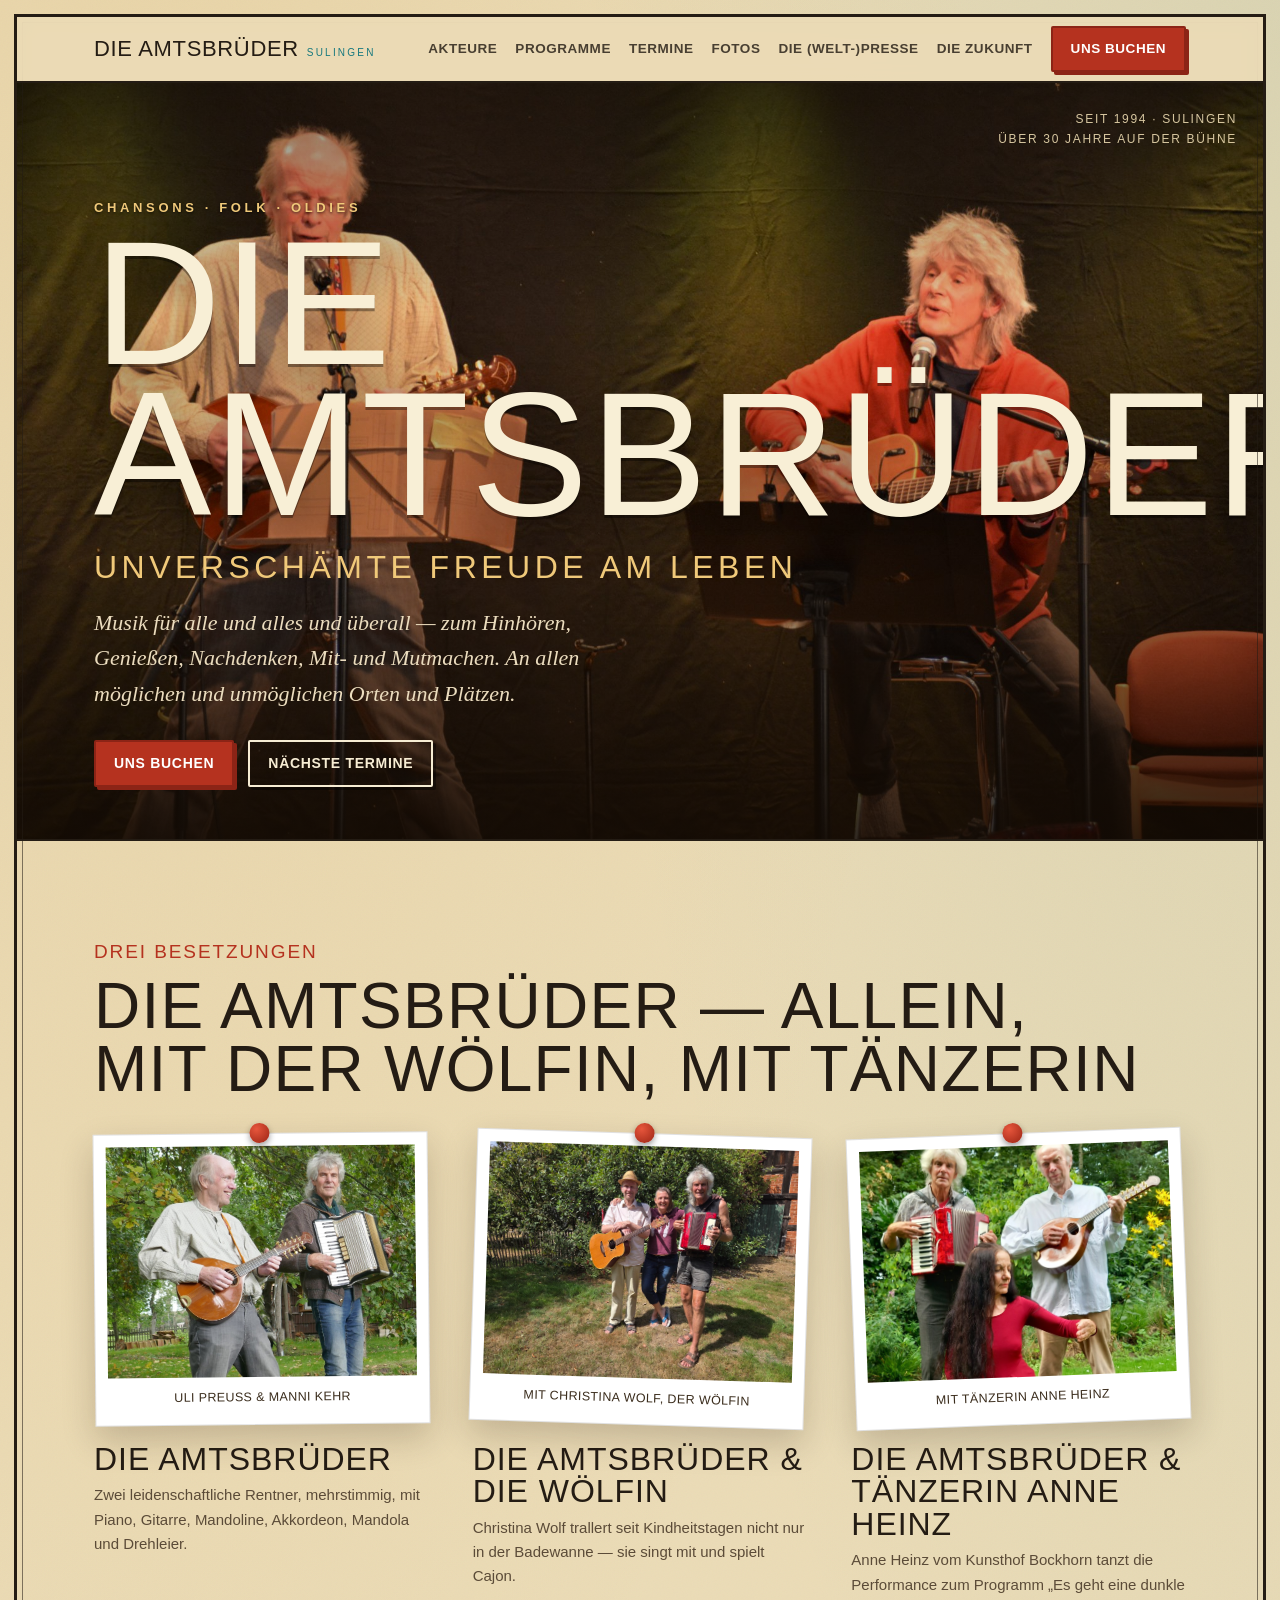
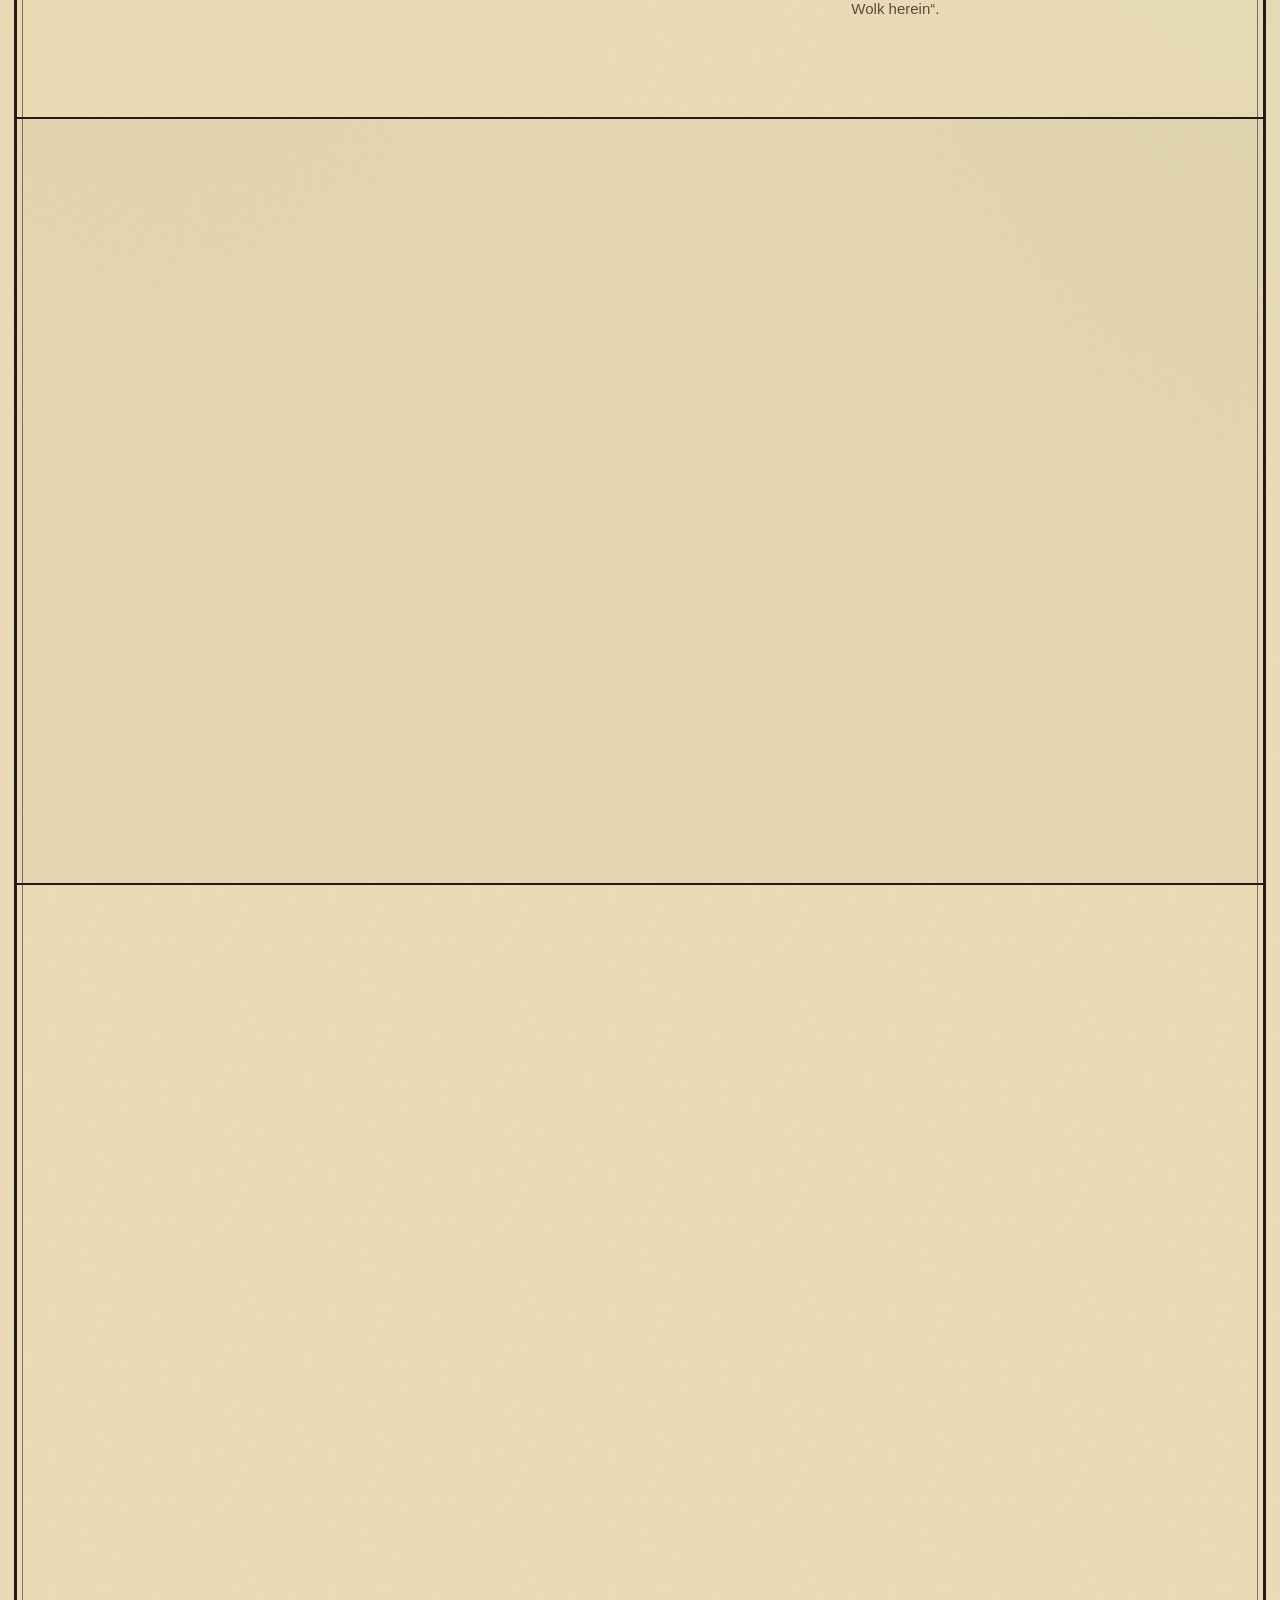
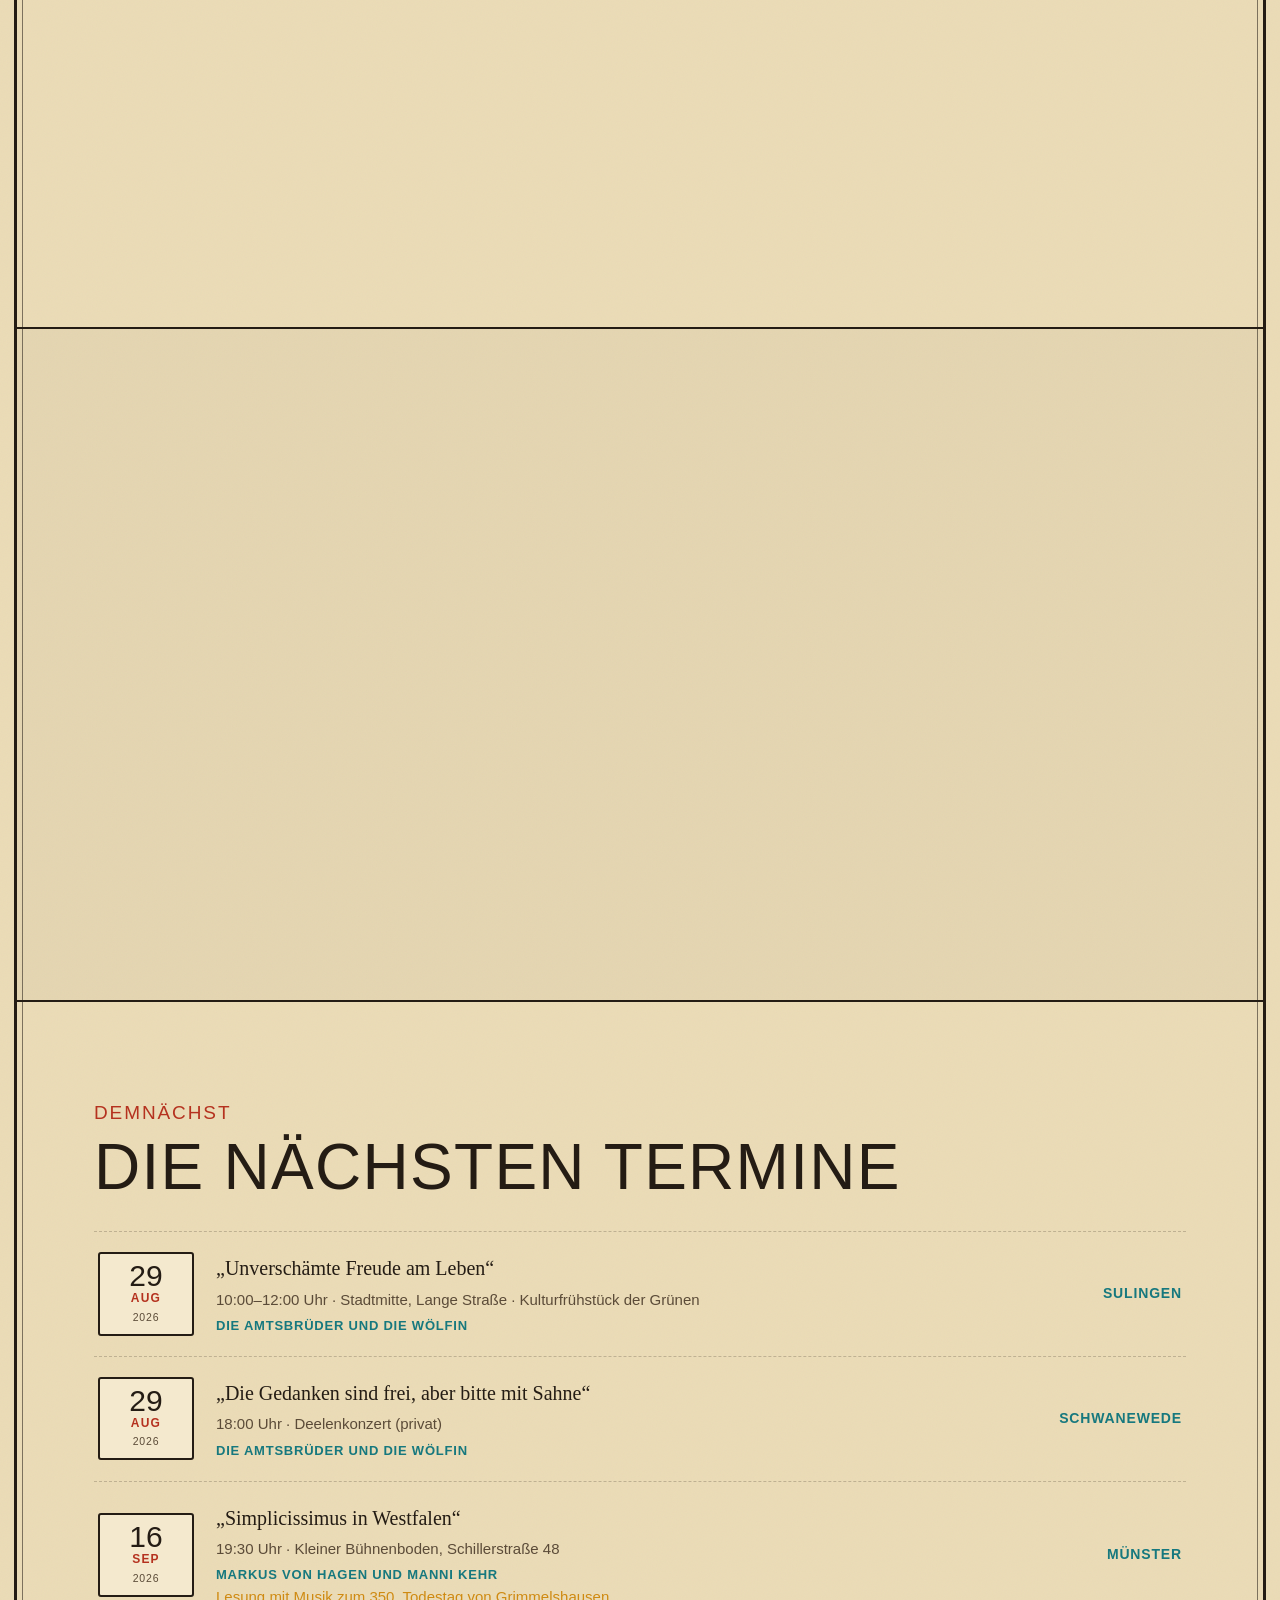
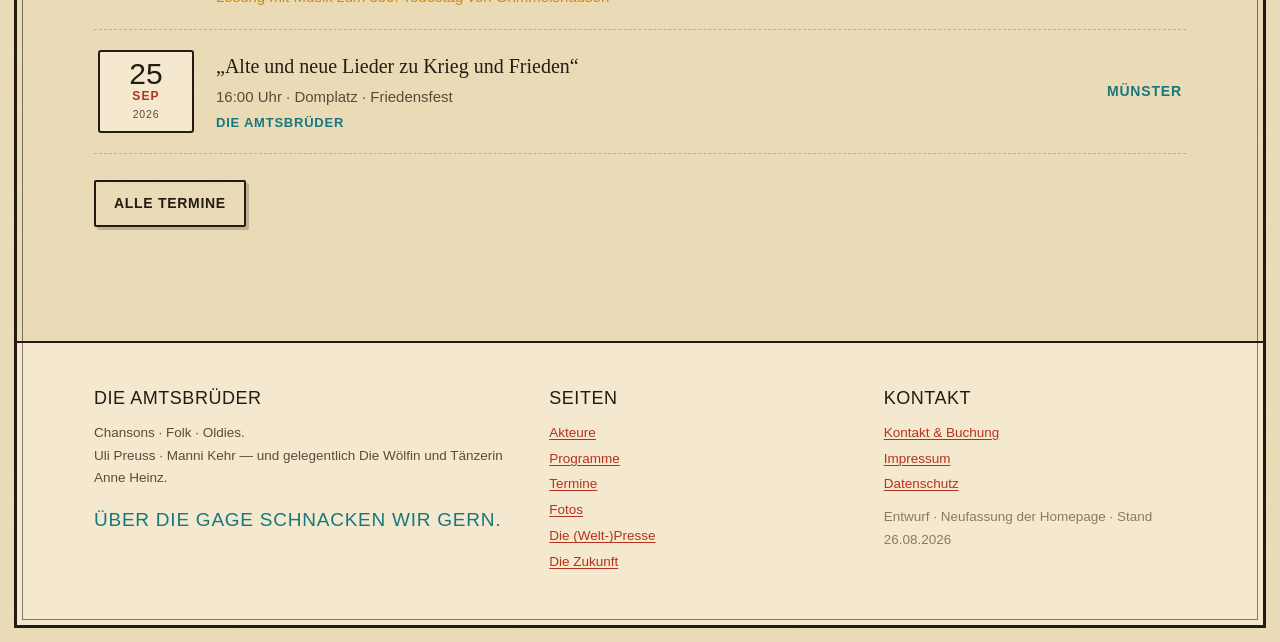
==== commit 9321931e: "Stand 31.08.2026: Ulis Korrektur- und Ergänzungsliste eingearbeitet Elf Punkte aus Ulis Durchsicht v" ====
--- a/index.html
+++ b/index.html
@@ -46,7 +46,7 @@
       <a class="formation" href="akteure.html">
         <figure class="tack r0"><img src="bilder/windheim.jpg" alt="Uli Preuss und Manni Kehr mit Mandola und Akkordeon im Garten" loading="lazy"><figcaption>Uli Preuss &amp; Manni Kehr</figcaption></figure>
         <h3>Die Amtsbrüder</h3>
-        <p>Zwei leidenschaftliche Rentner, zweistimmig, mit Piano, Gitarre, Mandoline, Akkordeon, Mandola und Drehleier.</p>
+        <p>Zwei leidenschaftliche Rentner, mehrstimmig, mit Piano, Gitarre, Mandoline, Akkordeon, Mandola und Drehleier.</p>
       </a>
       <a class="formation" href="akteure.html#woelfin">
         <figure class="tack r1"><img src="bilder/woelfin-garten-2026-1.jpg" alt="Manni Kehr mit Gitarre, Christina Wolf und Uli Preuss mit Akkordeon im Garten" loading="lazy"><figcaption>Mit Christina Wolf, der Wölfin</figcaption></figure>
@@ -54,7 +54,7 @@
         <p>Christina Wolf trallert seit Kindheitstagen nicht nur in der Badewanne — sie singt mit und spielt Cajon.</p>
       </a>
       <a class="formation" href="programme.html#dunkle-wolk">
-        <figure class="tack"><img src="bilder/anne-heinz-garten.jpg" alt="Tänzerin Anne Heinz im roten Kleid vor den Amtsbrüdern im Garten" loading="lazy"><figcaption>Mit Tänzerin Anne Heinz</figcaption></figure>
+        <figure class="tack kopf-oben"><img src="bilder/anne-heinz-garten.jpg" alt="Tänzerin Anne Heinz im roten Kleid vor den Amtsbrüdern im Garten" loading="lazy"><figcaption>Mit Tänzerin Anne Heinz</figcaption></figure>
         <h3>Die Amtsbrüder &amp; Tänzerin Anne Heinz</h3>
         <p>Anne Heinz vom Kunsthof Bockhorn tanzt die Performance zum Programm „Es geht eine dunkle Wolk herein“.</p>
       </a>
@@ -69,7 +69,7 @@
       <h2 class="section-title">Seltene Perlen, handverlesen</h2>
       <p class="lead">Musik zur Anregung und Unterhaltung, zum Hinhören, Genießen, Nachdenken, Mit- und Mutmachen — an allen möglichen und unmöglichen Orten und Plätzen.</p>
       <p>Seltene Perlen der deutschen Liedermacherinnen- und Liedermacherszene, ergänzt durch eigene Schöpfungen und Bearbeitungen: Folk, Schlager, Blues, Rock, politisch unkorrekte Lieder zur Lage — handverlesen.</p>
-      <ul class="chips accent">
+      <ul class="chips accent rahmen">
         <li>Chansons</li><li>Folk</li><li>Oldies</li><li>Schlager</li><li>Blues</li><li>Rock</li><li>Plattdeutsch</li><li>Lieder zur Lage</li>
       </ul>
     </div>
@@ -149,7 +149,7 @@
   <div class="wrap foot-grid">
     <div>
       <h5>Die Amtsbrüder</h5>
-      <p>Chansons · Folk · Oldies aus Sulingen.<br>Uli Preuss · Manni Kehr — und gelegentlich Die Wölfin und Tänzerin Anne Heinz.</p>
+      <p>Chansons · Folk · Oldies.<br>Uli Preuss · Manni Kehr — und gelegentlich Die Wölfin und Tänzerin Anne Heinz.</p>
       <p style="margin-top:14px;color:var(--teal);font-family:var(--font-display);font-size:19px;text-transform:uppercase;letter-spacing:.04em">Über die Gage schnacken wir gern.</p>
     </div>
     <div>
--- a/css/stil.css
+++ b/css/stil.css
@@ -307,3 +307,22 @@
   .page-frame{border:none;margin:0}
   .reveal{opacity:1;transform:none}
 }
+
+/* ---------- Korrekturen nach Ulis Liste vom 31.08.2026 ---------- */
+/* 1) Titelfoto: auf breiten Schirmen war Mannis Kopf angeschnitten */
+@media (min-width:721px){.hero{background-position:center 22%}}
+/* 2) Schriftzug „Die Amtsbrüder“ lief auf schmalen Schirmen über den Rand */
+@media (max-width:520px){.hero h1{font-size:clamp(34px,11.5vw,52px)}}
+/* 3) Foto mit Anne Heinz: Ausschnitt nach oben, damit die Köpfe drin bleiben */
+.formation .tack.kopf-oben img{object-position:50% 12%}
+/* 4) Musikrichtungen: ein Rahmen um die Aufzählung statt einer je Wort */
+.chips.rahmen{border:2px solid var(--frame);border-radius:12px;background:var(--paper-2);
+  padding:14px 18px;gap:0 10px;align-items:baseline}
+.chips.rahmen li{border:0;background:transparent;padding:0;border-radius:0}
+.chips.rahmen li:not(:last-child)::after{content:"·";margin-left:10px;color:var(--frame);font-weight:400}
+/* 11) Neues Programm über die volle Breite, Foto links */
+.programm.gross{grid-column:1/-1;display:grid;grid-template-columns:minmax(240px,36%) 1fr;
+  gap:clamp(20px,3vw,34px);align-items:start}
+@media (max-width:720px){.programm.gross{grid-template-columns:1fr}}
+.programm.gross figure.tack{margin:0;max-width:none}
+.programm.gross .text > :first-child{margin-top:0}
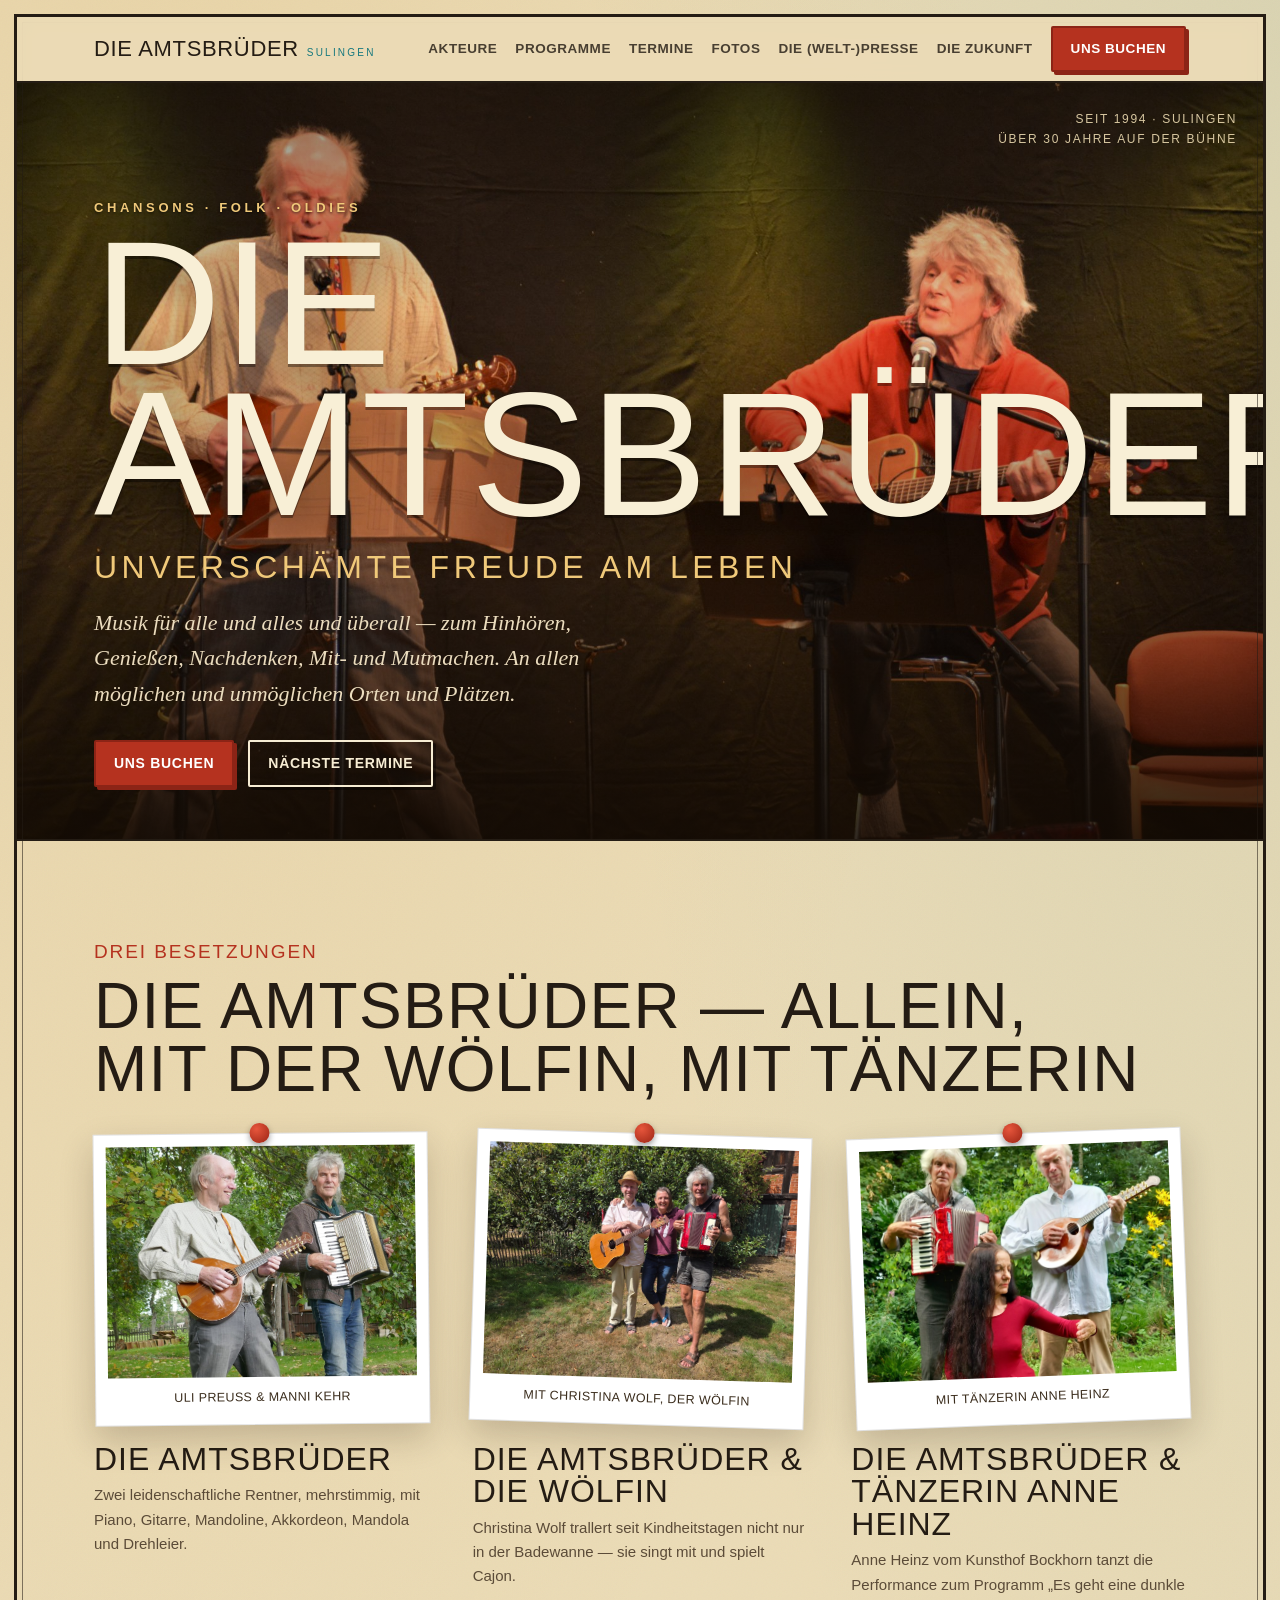
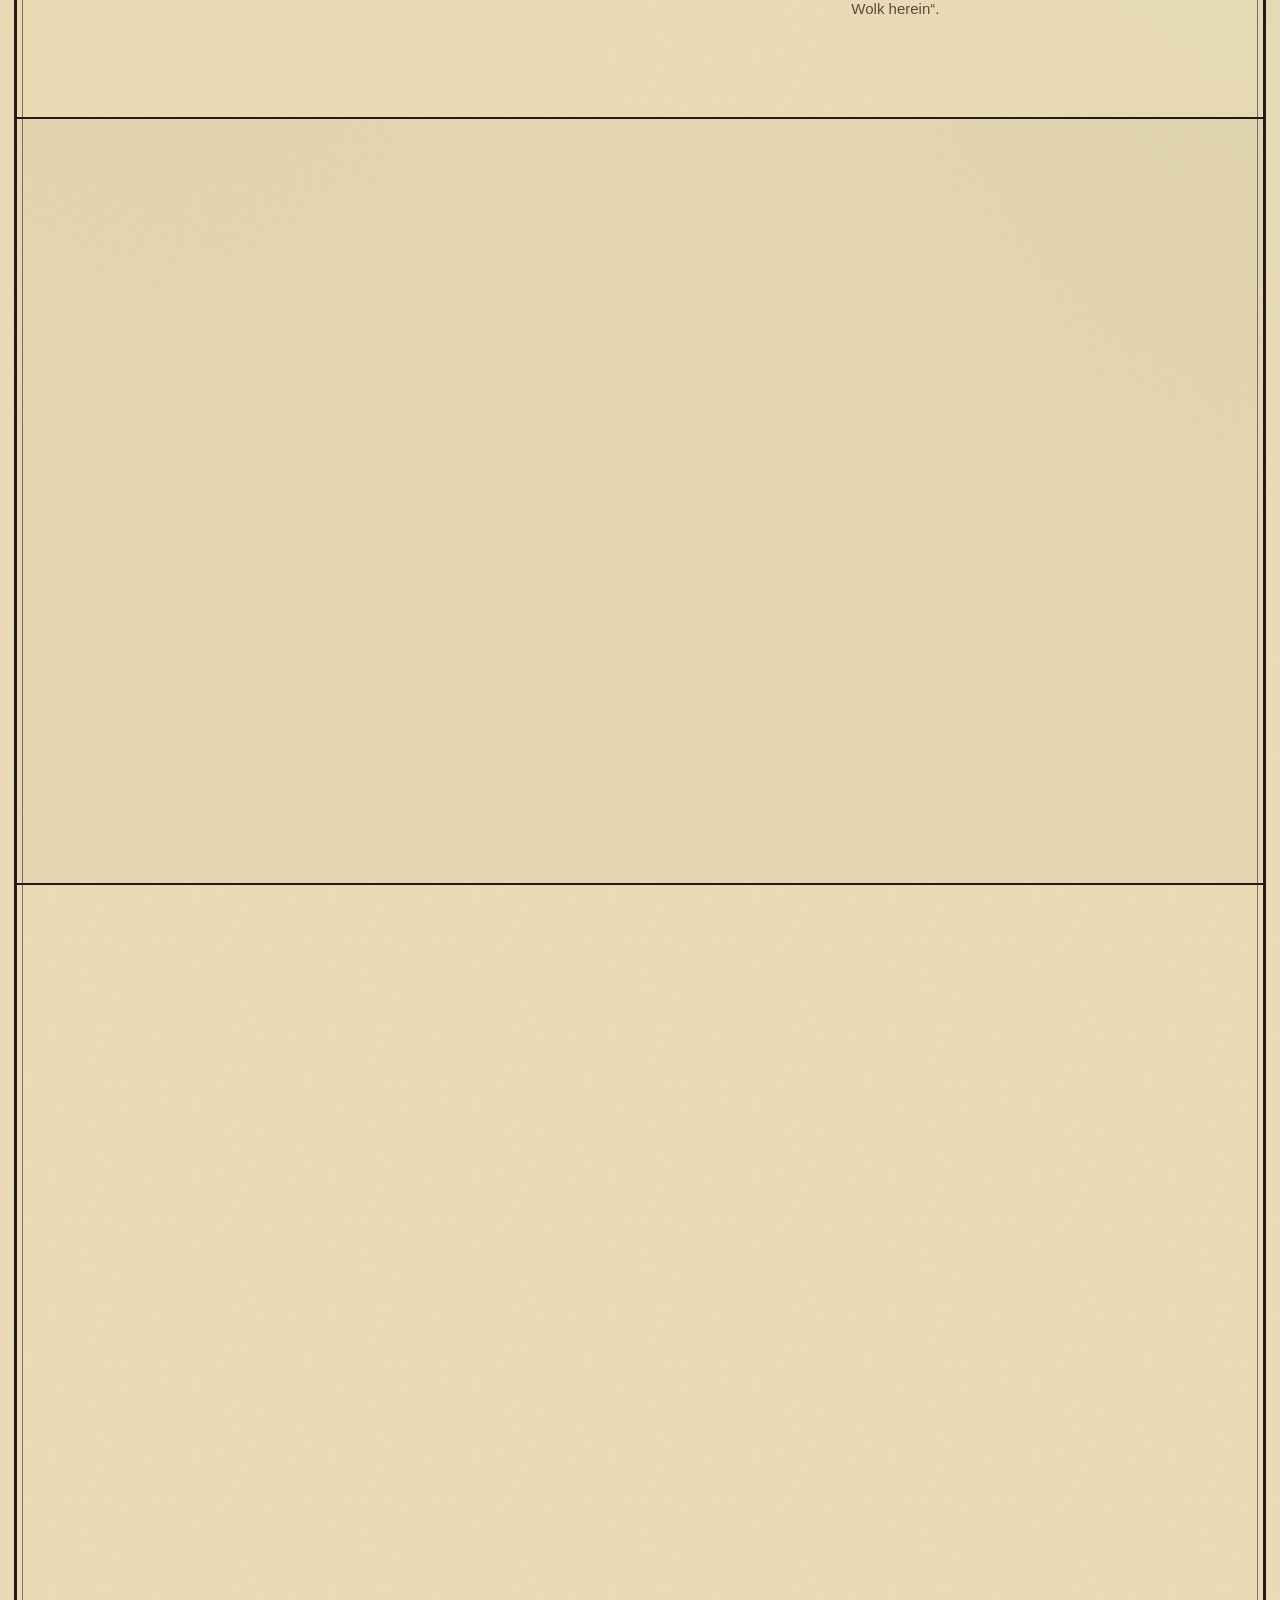
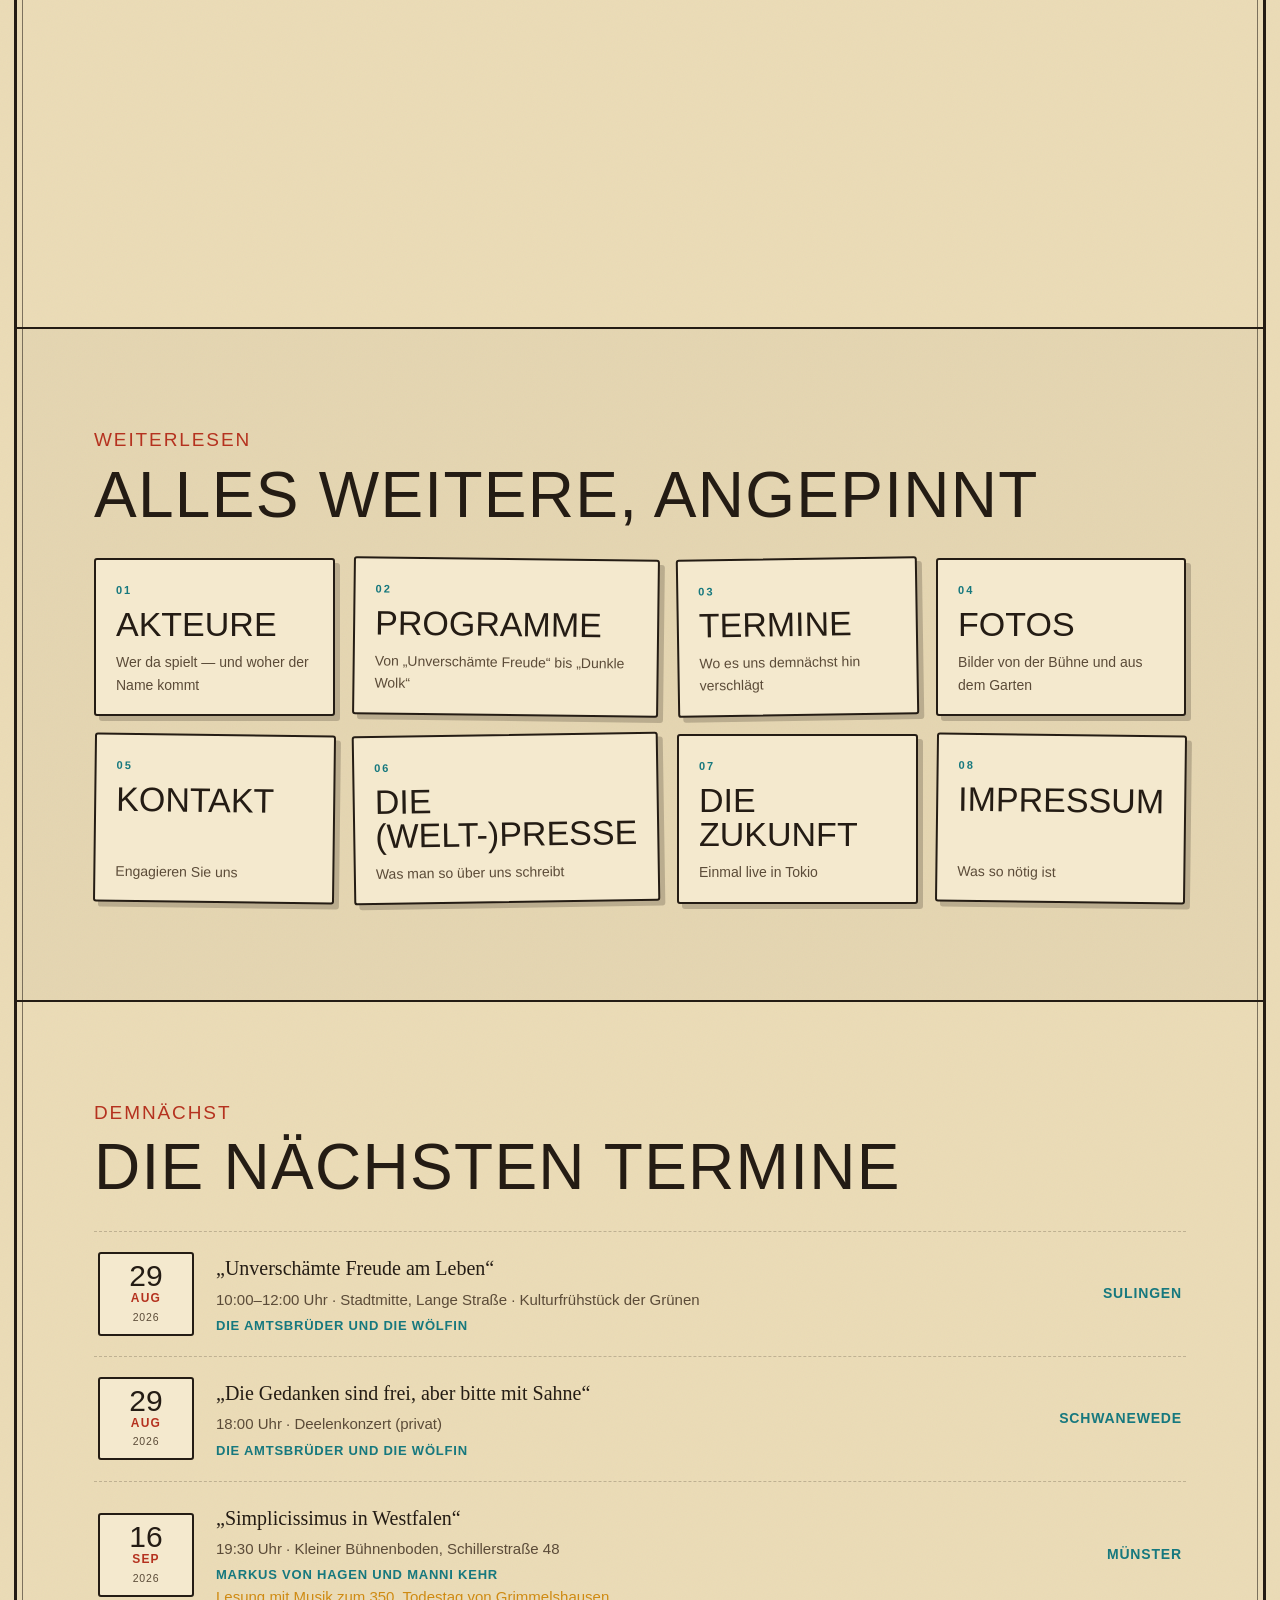
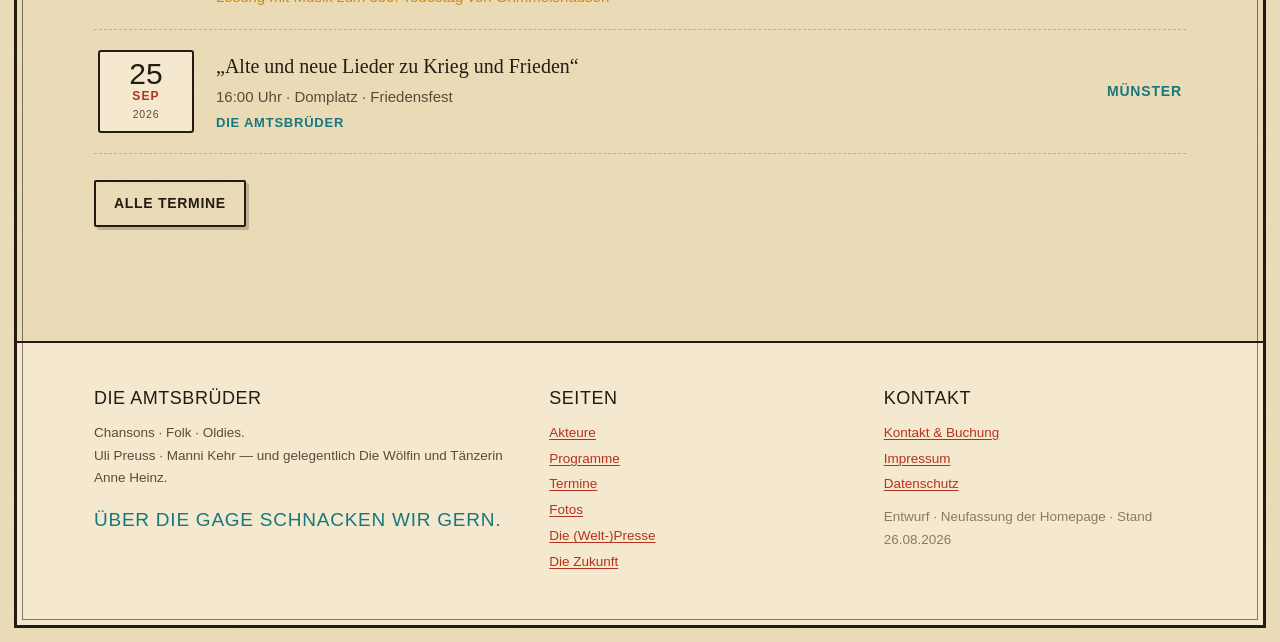
==== commit 5fb0491d: "Startseite auf dem Handy: eigenes Titelbild statt beschnittener Buehnenaufnahme Die Buehnenaufnahme " ====
--- a/index.html
+++ b/index.html
@@ -24,7 +24,7 @@
 </header>
 <main id="inhalt">
 
-<section class="hero" style="background-image:url('bilder/stemwede-2024.jpg')" aria-label="Die Amtsbrüder auf der Bühne in Stemwede 2024">
+<section class="hero" aria-label="Die Amtsbrüder">
   <div class="hero-meta">Seit 1994 · Sulingen<br>Über 30 Jahre auf der Bühne</div>
   <div class="hero-inner">
     <div class="kicker">Chansons · Folk · Oldies</div>
--- a/css/stil.css
+++ b/css/stil.css
@@ -310,7 +310,18 @@
 
 /* ---------- Korrekturen nach Ulis Liste vom 31.08.2026 ---------- */
 /* 1) Titelfoto: auf breiten Schirmen war Mannis Kopf angeschnitten */
+.hero{background-image:url('../bilder/stemwede-2024.jpg')}
 @media (min-width:721px){.hero{background-position:center 22%}}
+/* 1b) Auf dem Handy trug die Buehnenaufnahme nicht: quer aufgenommen, die beiden
+   stehen weit auseinander, in der Mitte blieb nur der Vorhang. Schmale Schirme
+   bekommen deshalb den Gartenausschnitt und einen niedrigeren Kopfbereich,
+   damit die Knoepfe nicht hinter der Safari-Leiste verschwinden. */
+@media (max-width:640px){
+  .hero{background-image:url('../bilder/hero-handy.jpg');background-position:center 22%;
+    min-height:min(78svh,660px)}
+  .hero::before{background:linear-gradient(180deg,rgba(20,12,4,.34) 0%,rgba(20,12,4,.14) 24%,rgba(20,12,4,.40) 40%,rgba(20,12,4,.62) 60%,rgba(18,10,3,.93) 100%)}
+  .hero-inner{padding:28px 20px 34px}
+}
 /* 2) Schriftzug „Die Amtsbrüder“ lief auf schmalen Schirmen über den Rand */
 @media (max-width:520px){.hero h1{font-size:clamp(34px,11.5vw,52px)}}
 /* 3) Foto mit Anne Heinz: Ausschnitt nach oben, damit die Köpfe drin bleiben */
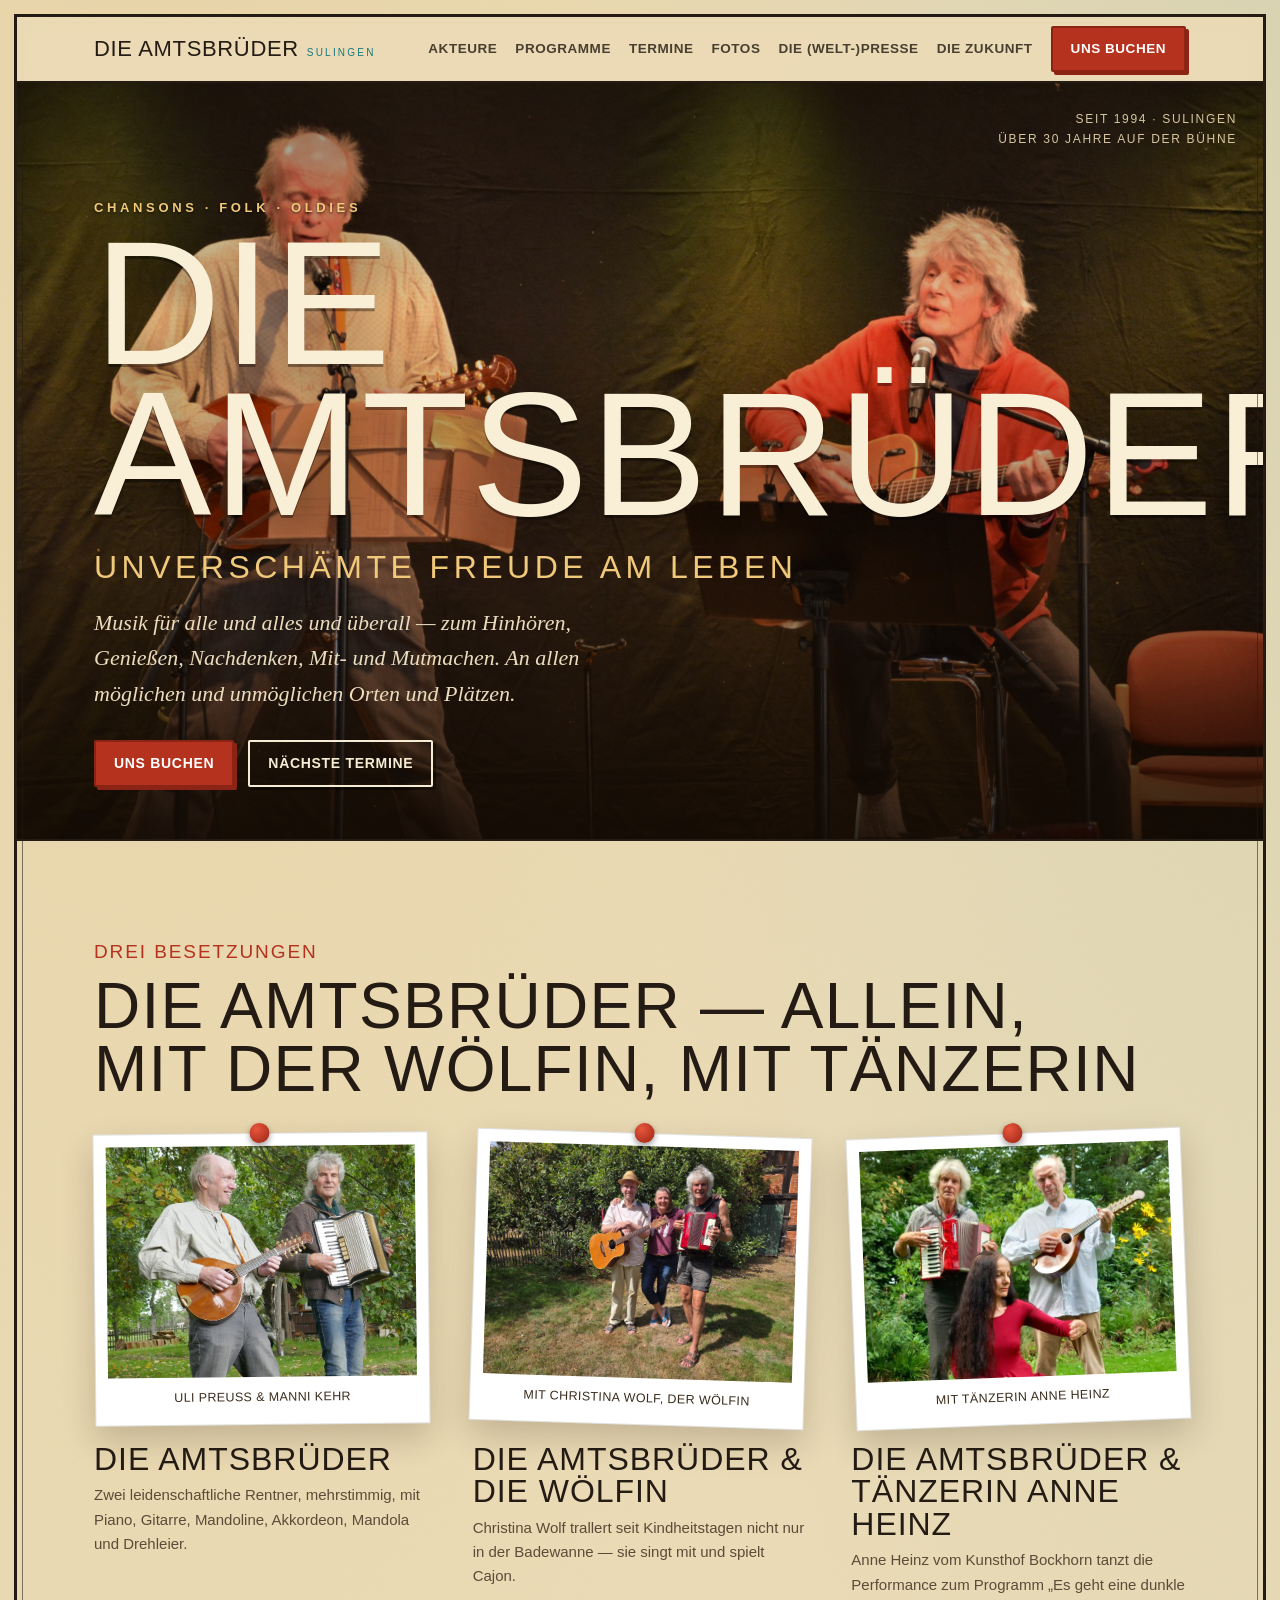
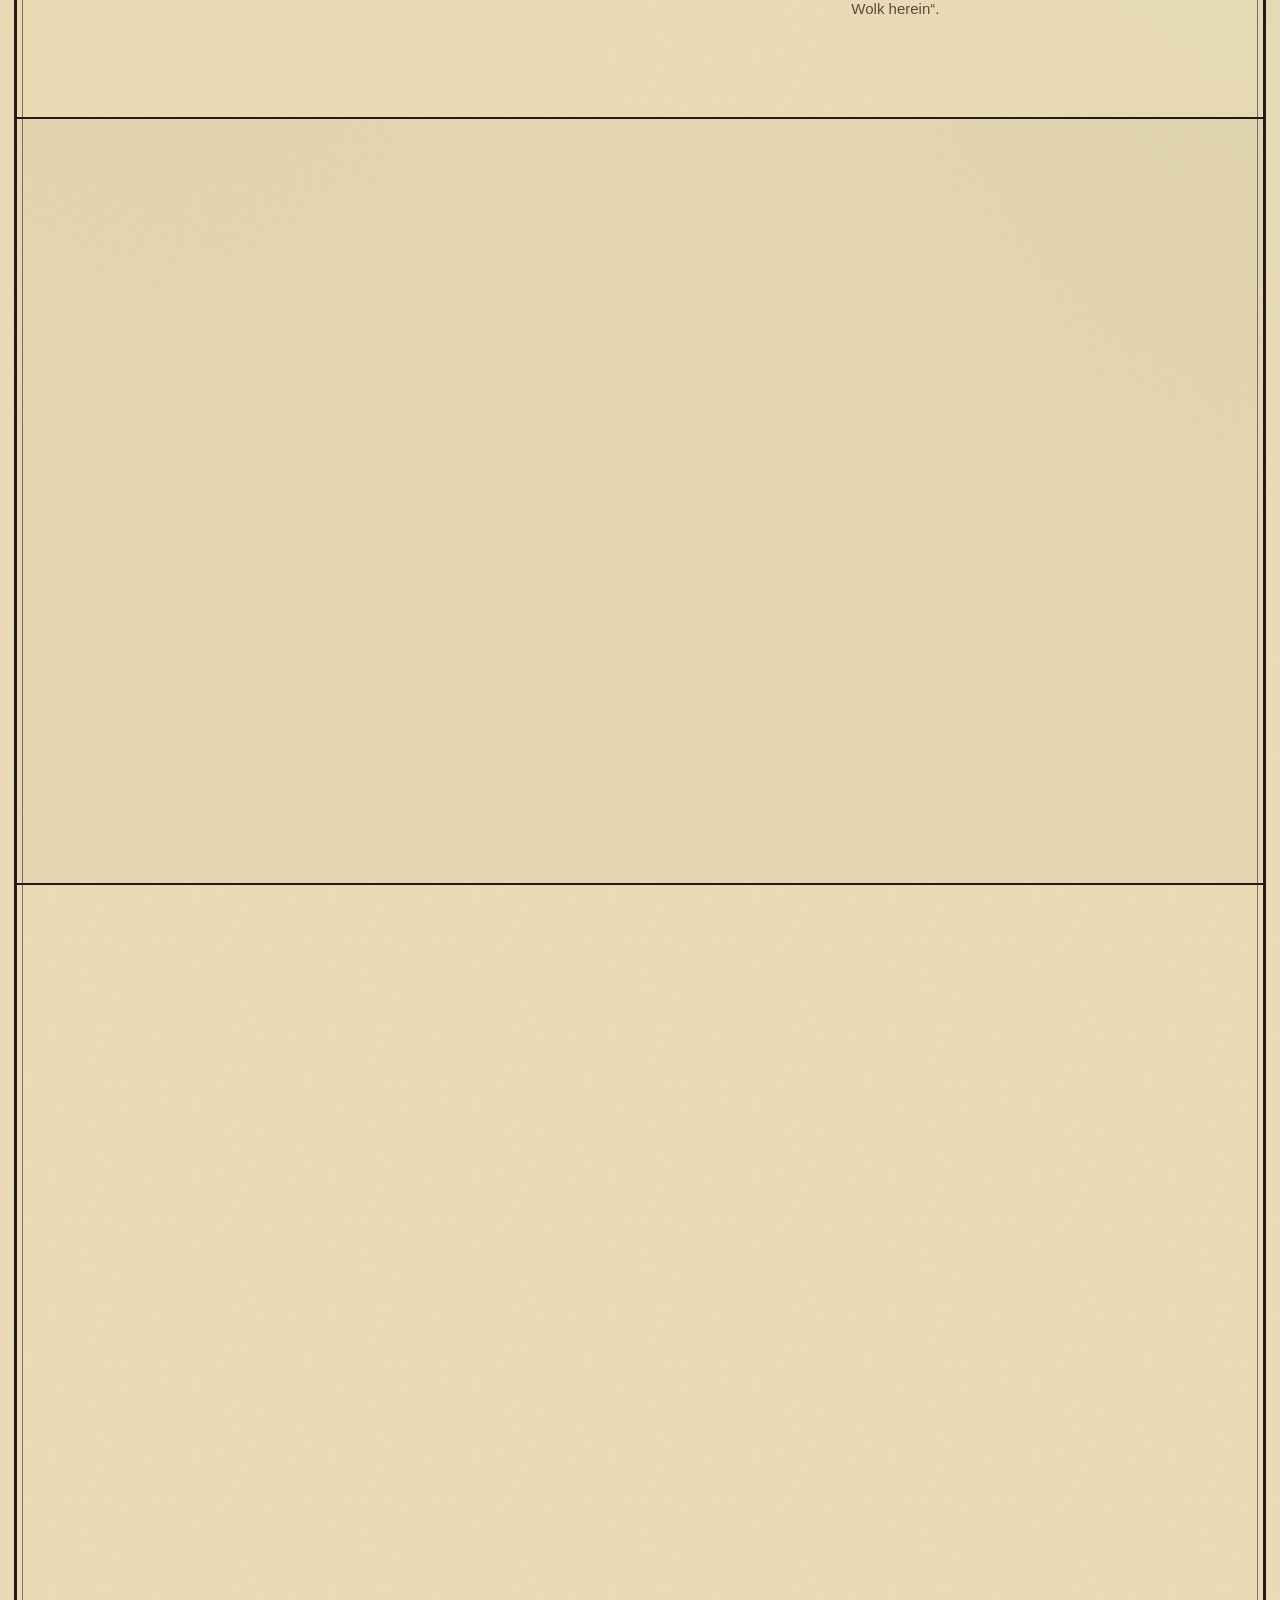
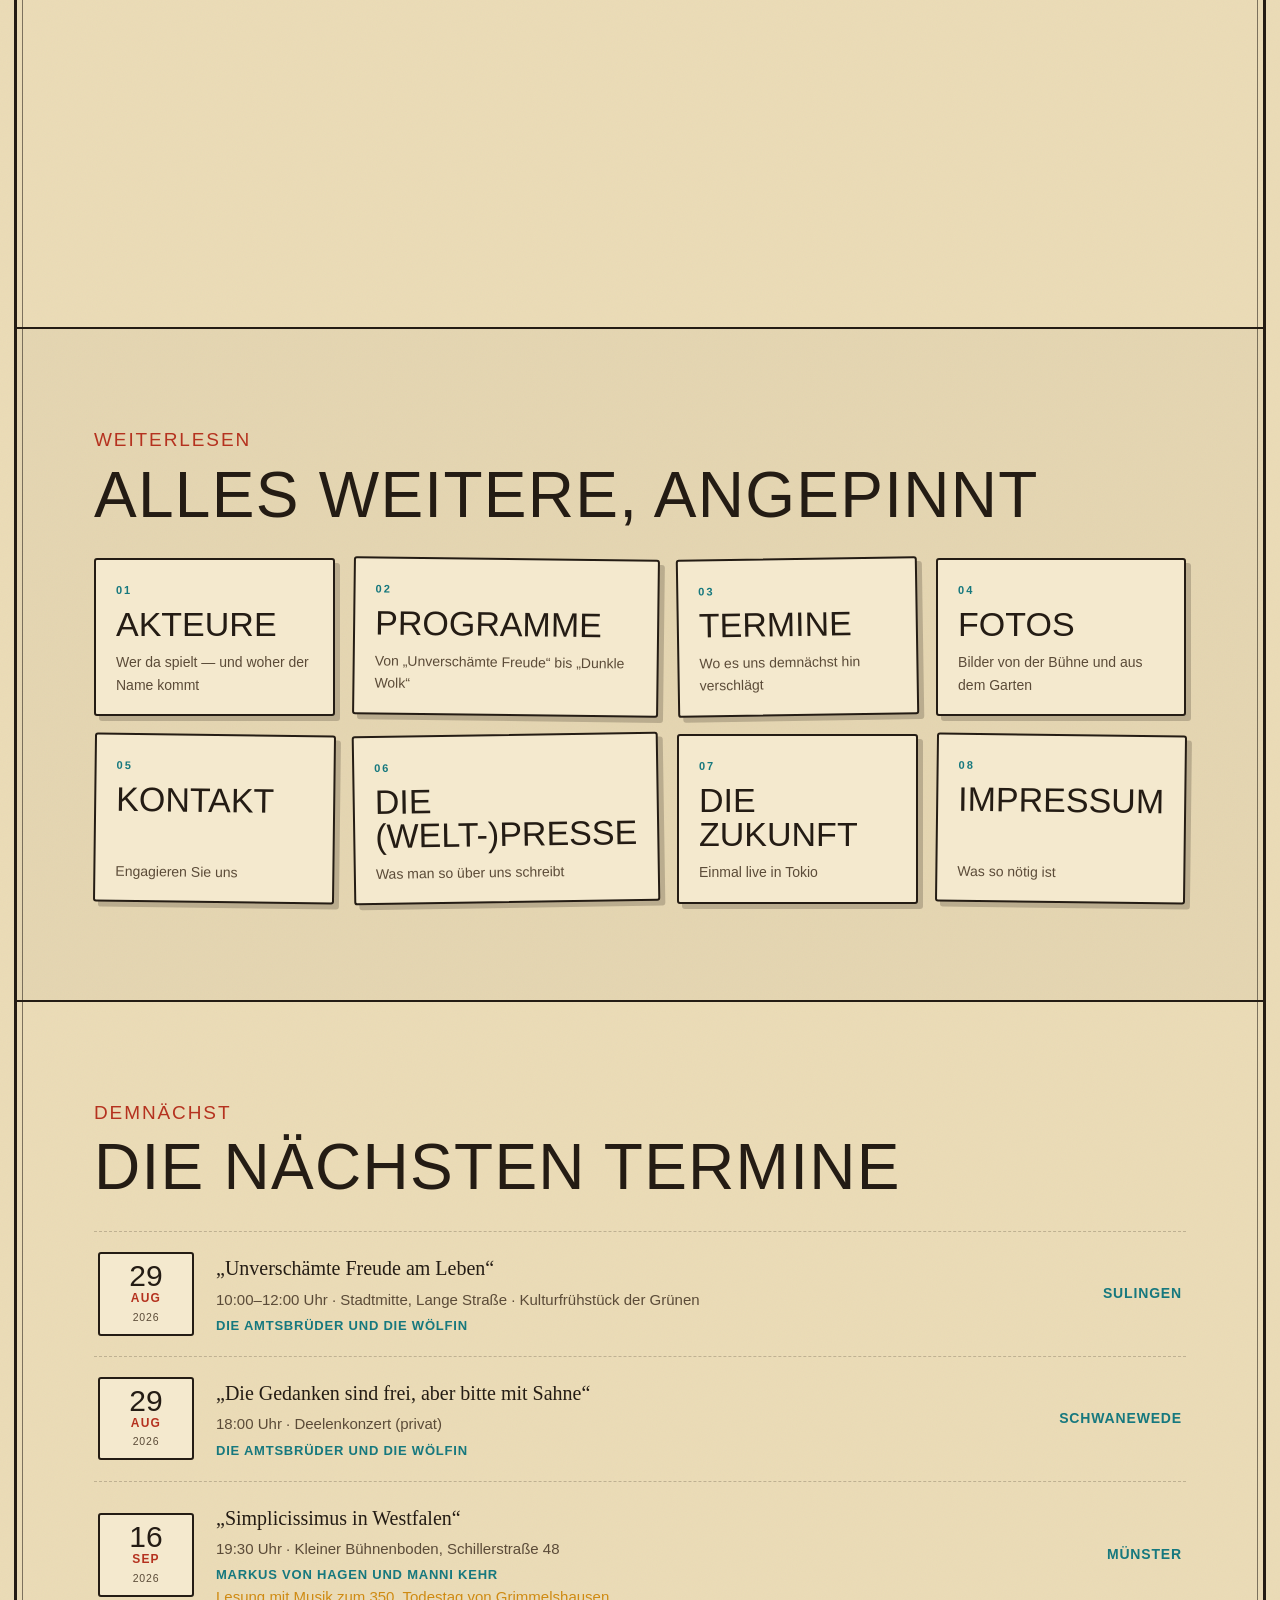
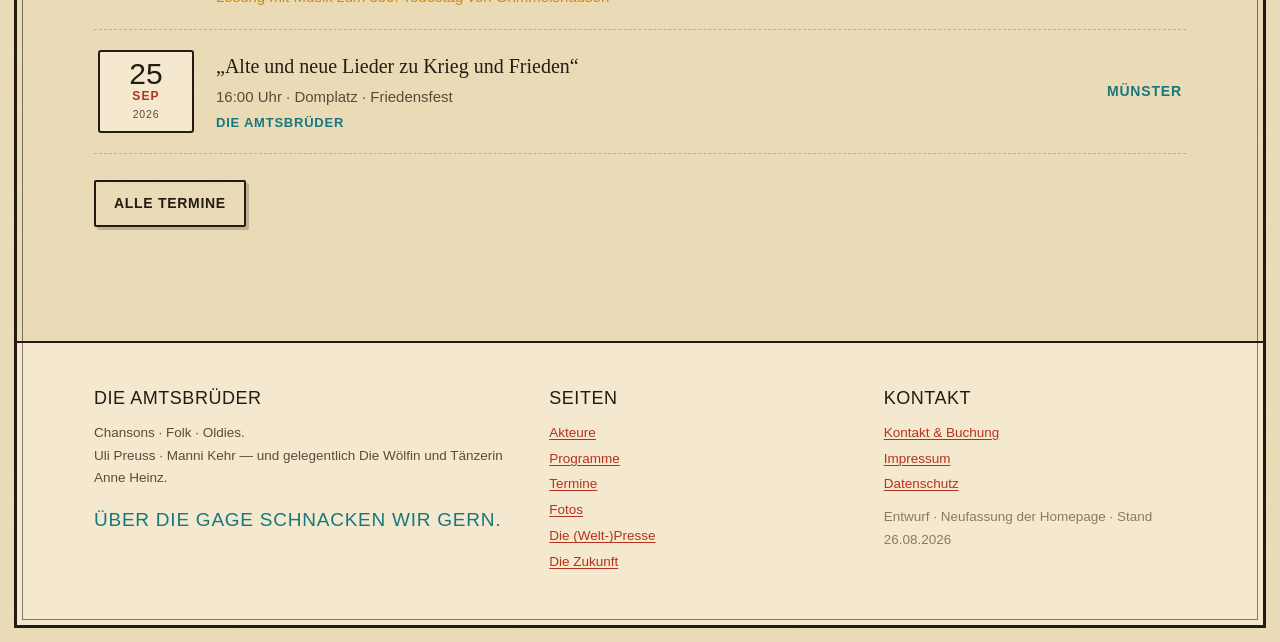
==== commit ccbcaf5a: "Oberschliesser-Foto beschnitten und erwaermt, Bildadressen mit Versionskennung Das Foto in der Namen" ====
--- a/index.html
+++ b/index.html
@@ -44,17 +44,17 @@
     <h2 class="section-title">Die Amtsbrüder — allein, mit der Wölfin, mit Tänzerin</h2>
     <div class="formationen">
       <a class="formation" href="akteure.html">
-        <figure class="tack r0"><img src="bilder/windheim.jpg" alt="Uli Preuss und Manni Kehr mit Mandola und Akkordeon im Garten" loading="lazy"><figcaption>Uli Preuss &amp; Manni Kehr</figcaption></figure>
+        <figure class="tack r0"><img src="bilder/windheim.jpg?v=1787141323" alt="Uli Preuss und Manni Kehr mit Mandola und Akkordeon im Garten" loading="lazy"><figcaption>Uli Preuss &amp; Manni Kehr</figcaption></figure>
         <h3>Die Amtsbrüder</h3>
         <p>Zwei leidenschaftliche Rentner, mehrstimmig, mit Piano, Gitarre, Mandoline, Akkordeon, Mandola und Drehleier.</p>
       </a>
       <a class="formation" href="akteure.html#woelfin">
-        <figure class="tack r1"><img src="bilder/woelfin-garten-2026-1.jpg" alt="Manni Kehr mit Gitarre, Christina Wolf und Uli Preuss mit Akkordeon im Garten" loading="lazy"><figcaption>Mit Christina Wolf, der Wölfin</figcaption></figure>
+        <figure class="tack r1"><img src="bilder/woelfin-garten-2026-1.jpg?v=1787760441" alt="Manni Kehr mit Gitarre, Christina Wolf und Uli Preuss mit Akkordeon im Garten" loading="lazy"><figcaption>Mit Christina Wolf, der Wölfin</figcaption></figure>
         <h3>Die Amtsbrüder &amp; Die Wölfin</h3>
         <p>Christina Wolf trallert seit Kindheitstagen nicht nur in der Badewanne — sie singt mit und spielt Cajon.</p>
       </a>
       <a class="formation" href="programme.html#dunkle-wolk">
-        <figure class="tack kopf-oben"><img src="bilder/anne-heinz-garten.jpg" alt="Tänzerin Anne Heinz im roten Kleid vor den Amtsbrüdern im Garten" loading="lazy"><figcaption>Mit Tänzerin Anne Heinz</figcaption></figure>
+        <figure class="tack kopf-oben"><img src="bilder/anne-heinz-garten.jpg?v=1788198738" alt="Tänzerin Anne Heinz im roten Kleid vor den Amtsbrüdern im Garten" loading="lazy"><figcaption>Mit Tänzerin Anne Heinz</figcaption></figure>
         <h3>Die Amtsbrüder &amp; Tänzerin Anne Heinz</h3>
         <p>Anne Heinz vom Kunsthof Bockhorn tanzt die Performance zum Programm „Es geht eine dunkle Wolk herein“.</p>
       </a>
@@ -74,7 +74,7 @@
       </ul>
     </div>
     <figure class="tack r1">
-      <img src="bilder/bockhorn-2026.jpg" alt="Die Amtsbrüder spielen sich im Grünen gegenüber, Bockhorn 2026" loading="lazy">
+      <img src="bilder/bockhorn-2026.jpg?v=1787141323" alt="Die Amtsbrüder spielen sich im Grünen gegenüber, Bockhorn 2026" loading="lazy">
       <figcaption>Kunsthof Bockhorn 2026</figcaption>
     </figure>
   </div>
@@ -86,8 +86,8 @@
     <h2 class="section-title">„Die Gedanken sind frei“</h2>
     <p class="lead" style="max-width:62ch">Aufgenommen im August 2026 im Garten, zusammen mit Christina Wolf. Gut eine Minute.</p>
     <figure class="tack r0 videorahmen">
-      <video controls preload="none" playsinline poster="video/gedanken-sind-frei-poster.jpg"
-             src="video/gedanken-sind-frei-720.mp4"
+      <video controls preload="none" playsinline poster="video/gedanken-sind-frei-poster.jpg?v=1787760973"
+             src="video/gedanken-sind-frei-720.mp4?v=1787760958"
              aria-label="Die Amtsbrüder und Christina Wolf singen „Die Gedanken sind frei“ im Garten">
         <p class="small">Ihr Browser kann das Video nicht abspielen.
            <a href="video/gedanken-sind-frei-720.mp4">Video herunterladen</a>.</p>
--- a/css/stil.css
+++ b/css/stil.css
@@ -324,8 +324,11 @@
 }
 /* 2) Schriftzug „Die Amtsbrüder“ lief auf schmalen Schirmen über den Rand */
 @media (max-width:520px){.hero h1{font-size:clamp(34px,11.5vw,52px)}}
-/* 3) Foto mit Anne Heinz: Ausschnitt nach oben, damit die Köpfe drin bleiben */
-.formation .tack.kopf-oben img{object-position:50% 12%}
+/* 3) Foto mit Anne Heinz: Uli hat das Bild am 31.08.2026 nach oben erweitert.
+   Der Ausschnitt sitzt trotzdem etwas höher als die Mitte, damit im 4:3-Feld
+   alle drei Köpfe stehen — auch in der Galerie, die dasselbe Motiv zeigt. */
+.formation .tack.kopf-oben img,
+.gallery .tack img[src*="anne-heinz-garten"]{object-position:50% 10%}
 /* 4) Musikrichtungen: ein Rahmen um die Aufzählung statt einer je Wort */
 .chips.rahmen{border:2px solid var(--frame);border-radius:12px;background:var(--paper-2);
   padding:14px 18px;gap:0 10px;align-items:baseline}
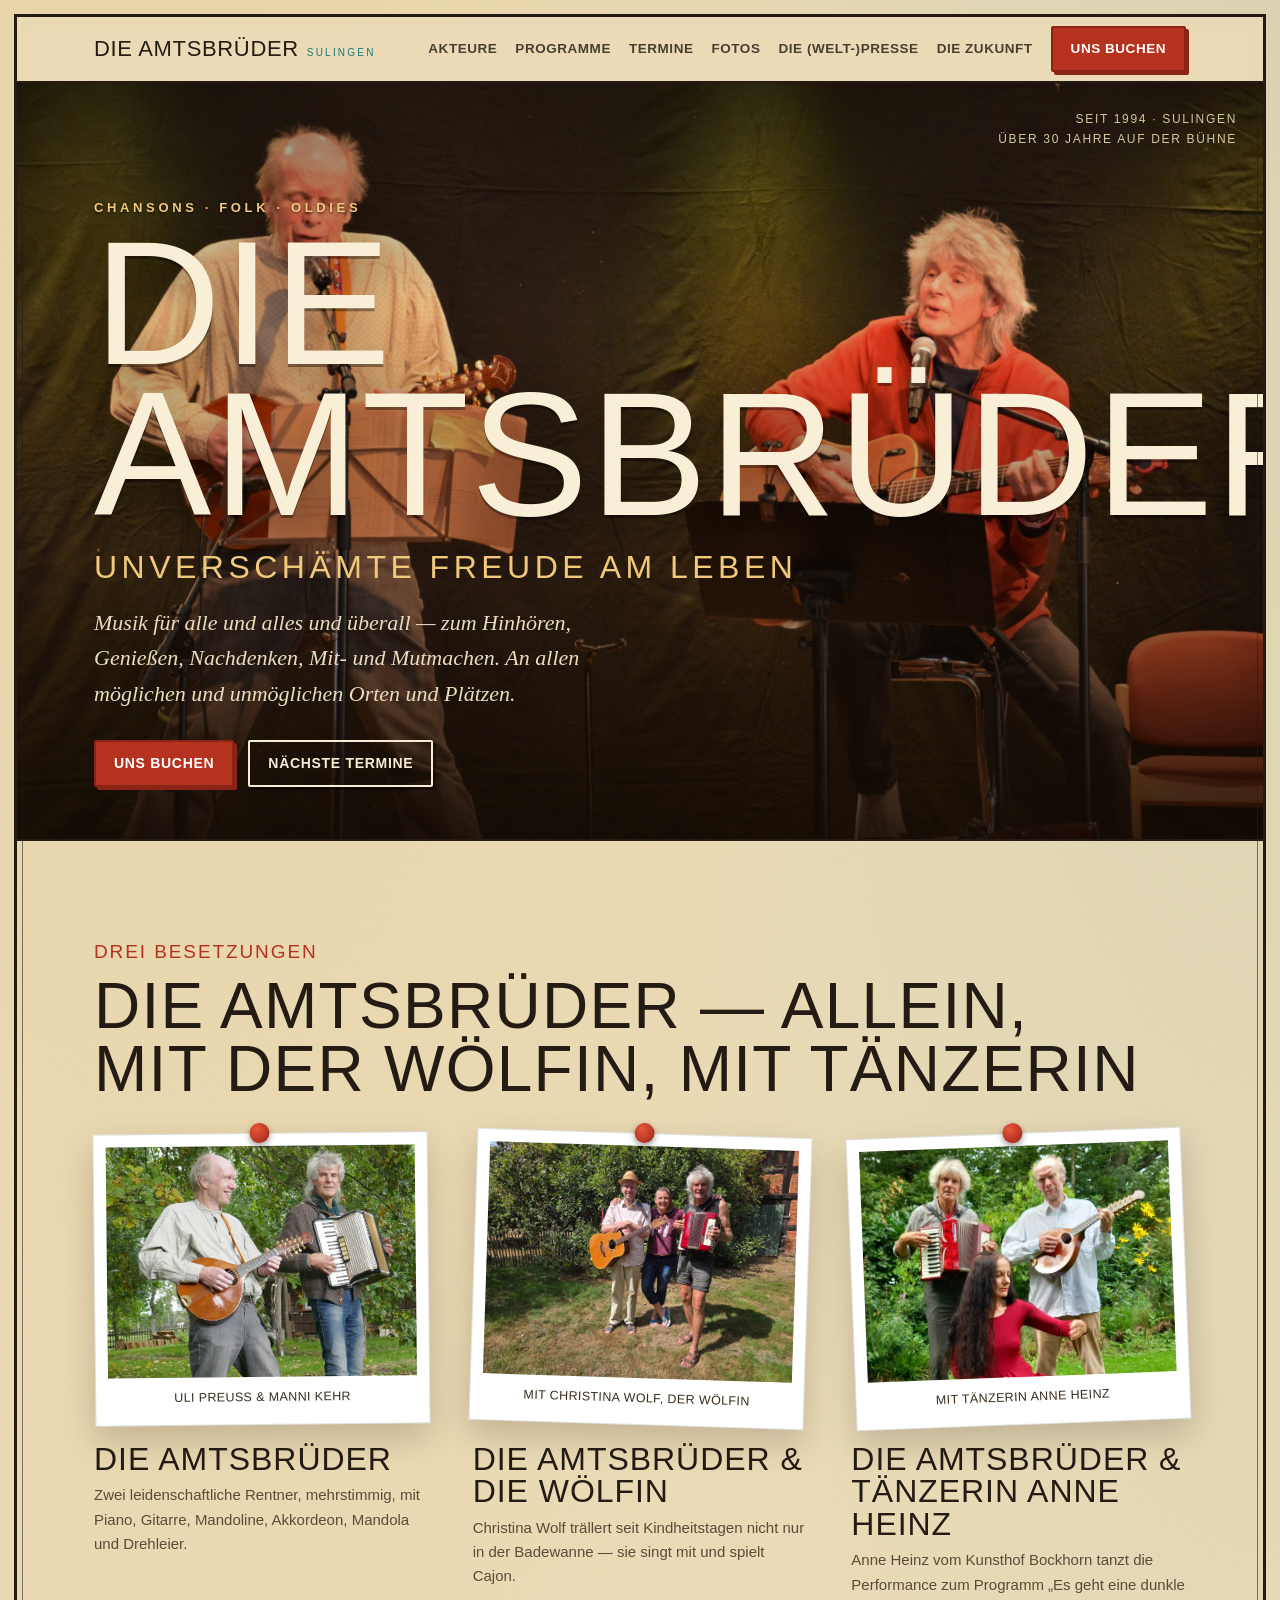
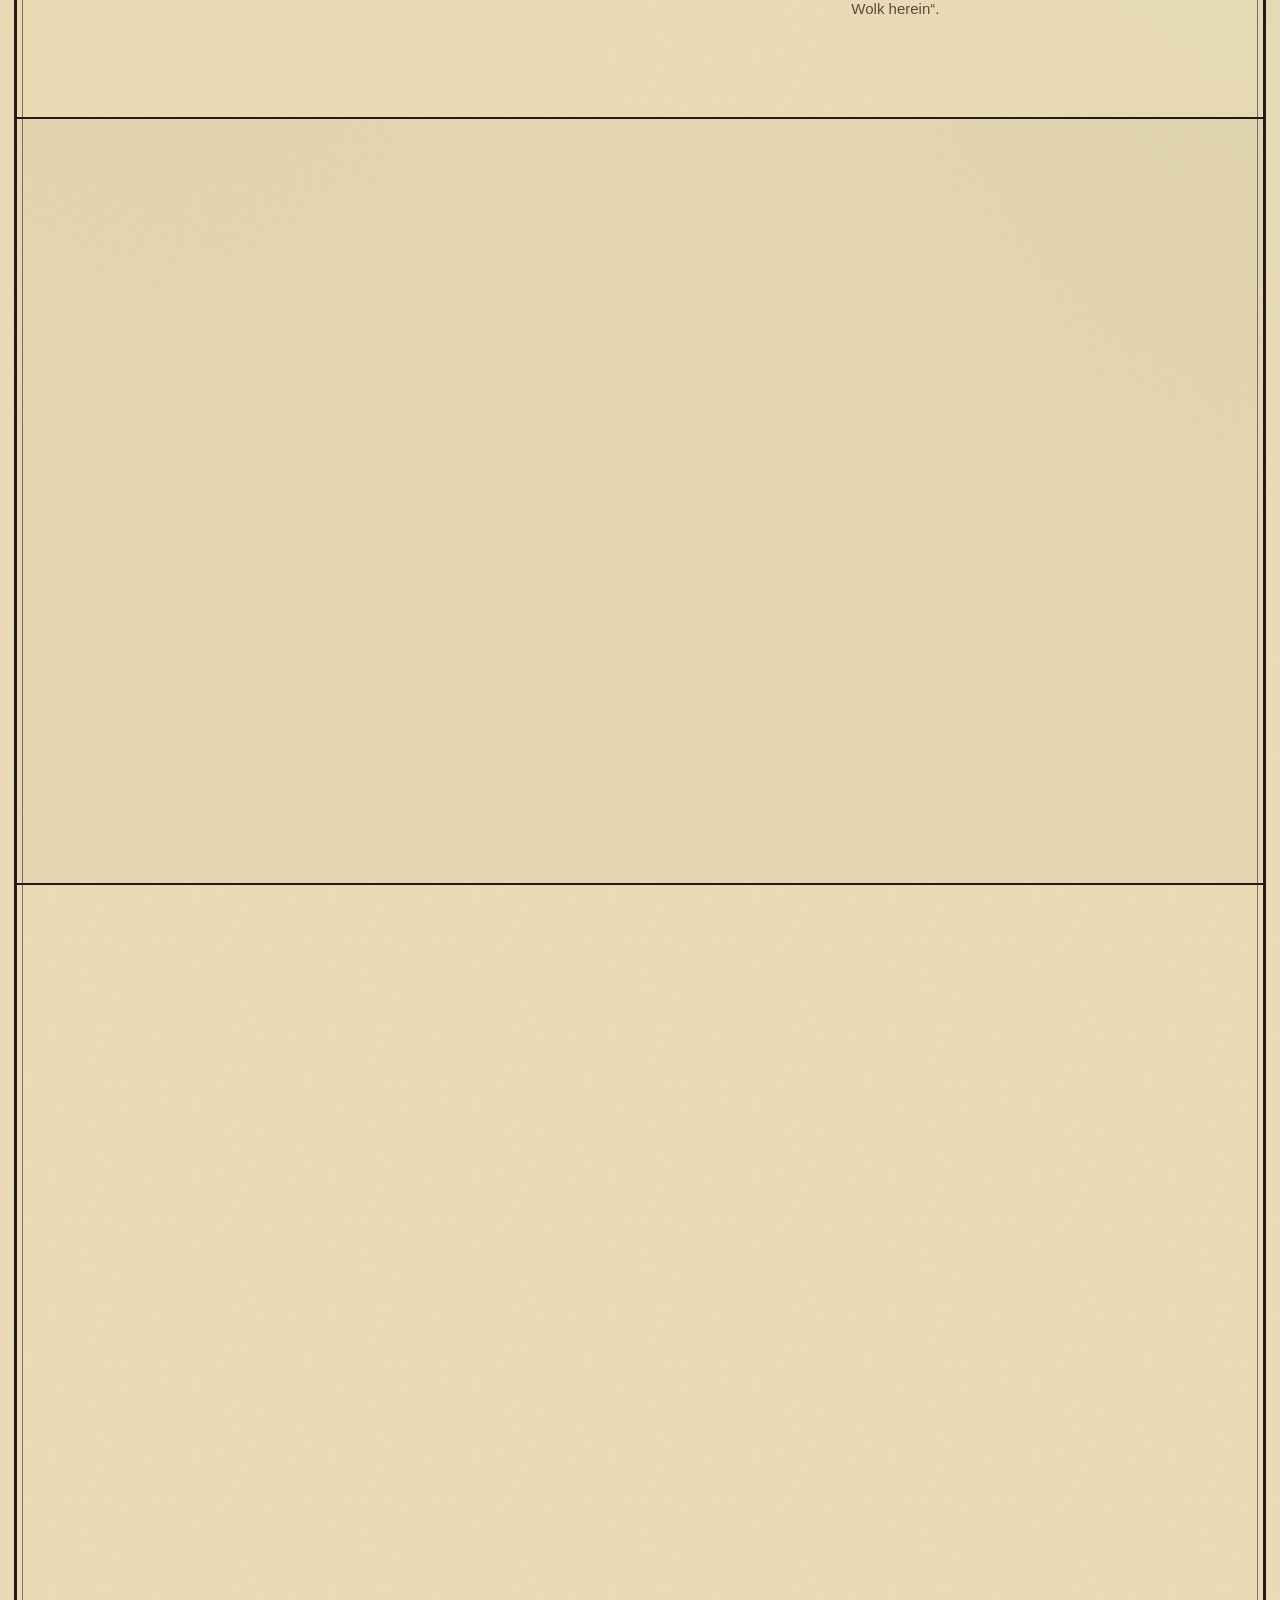
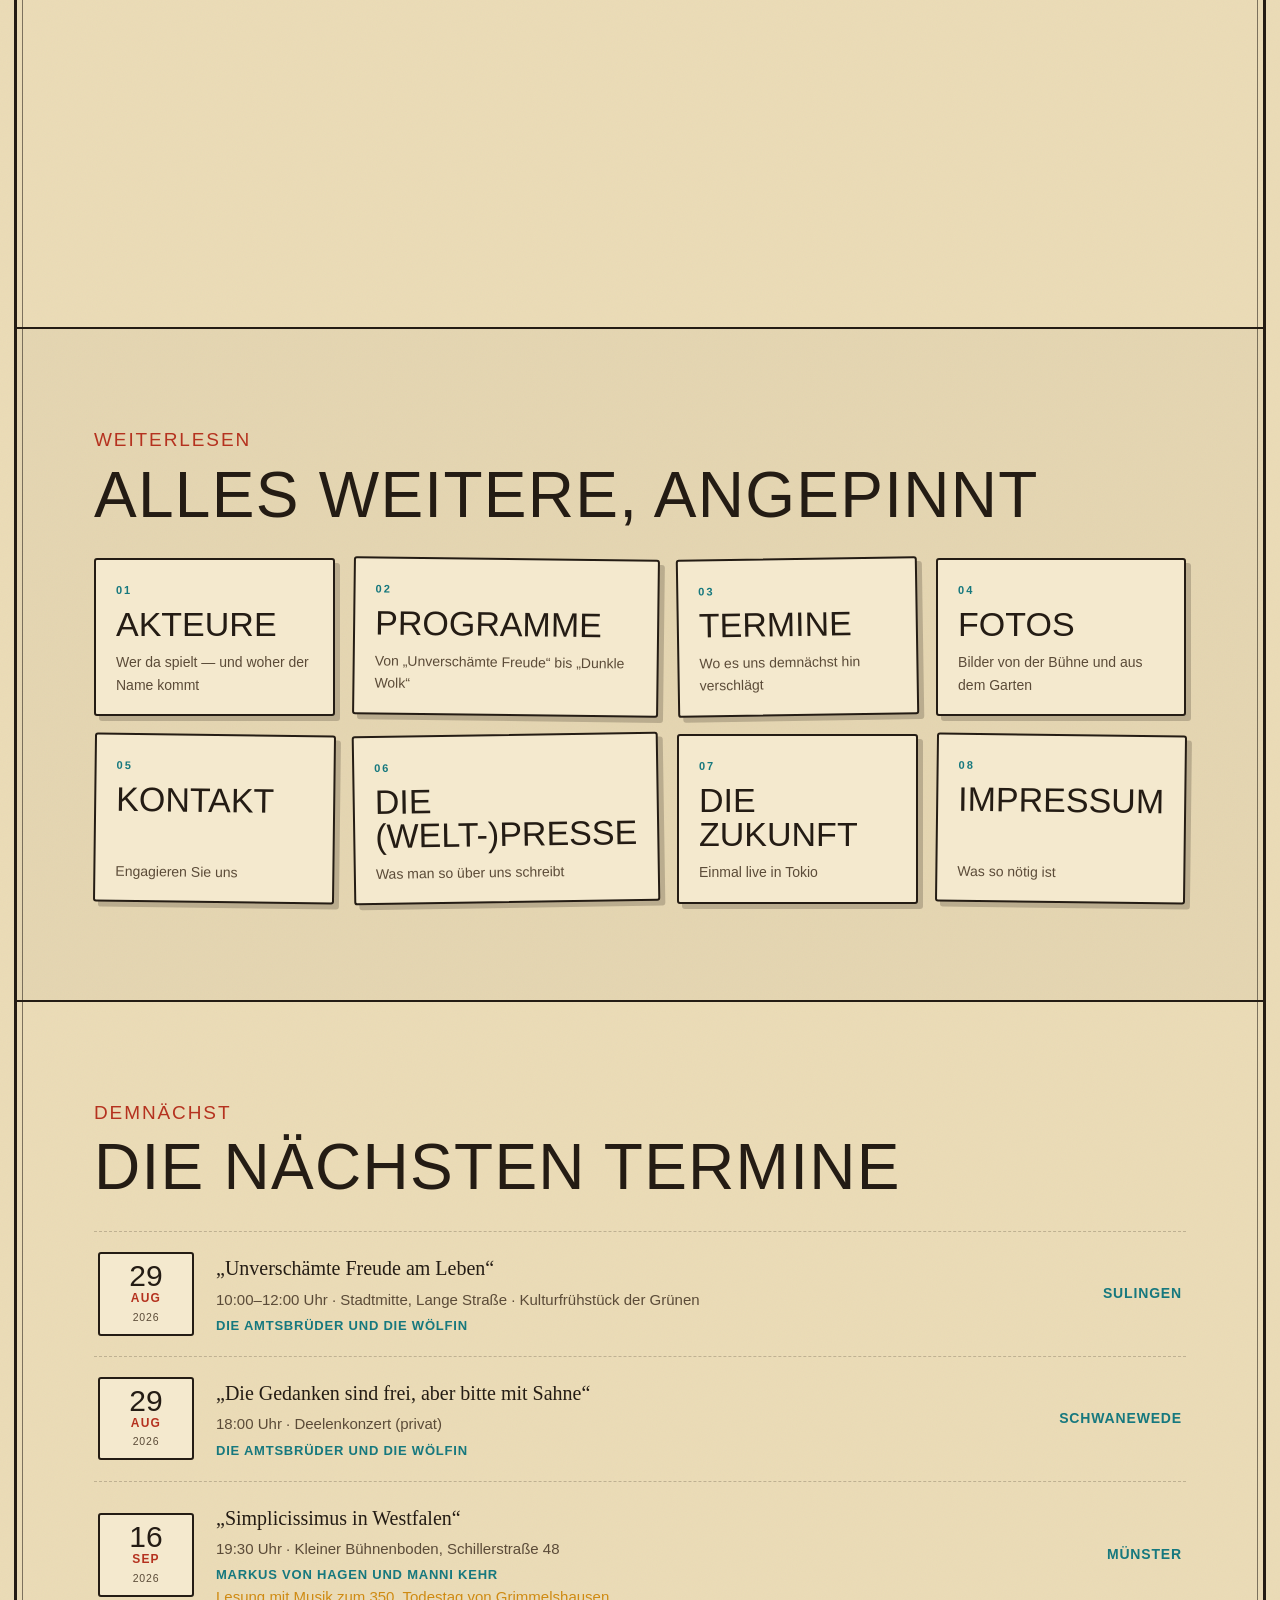
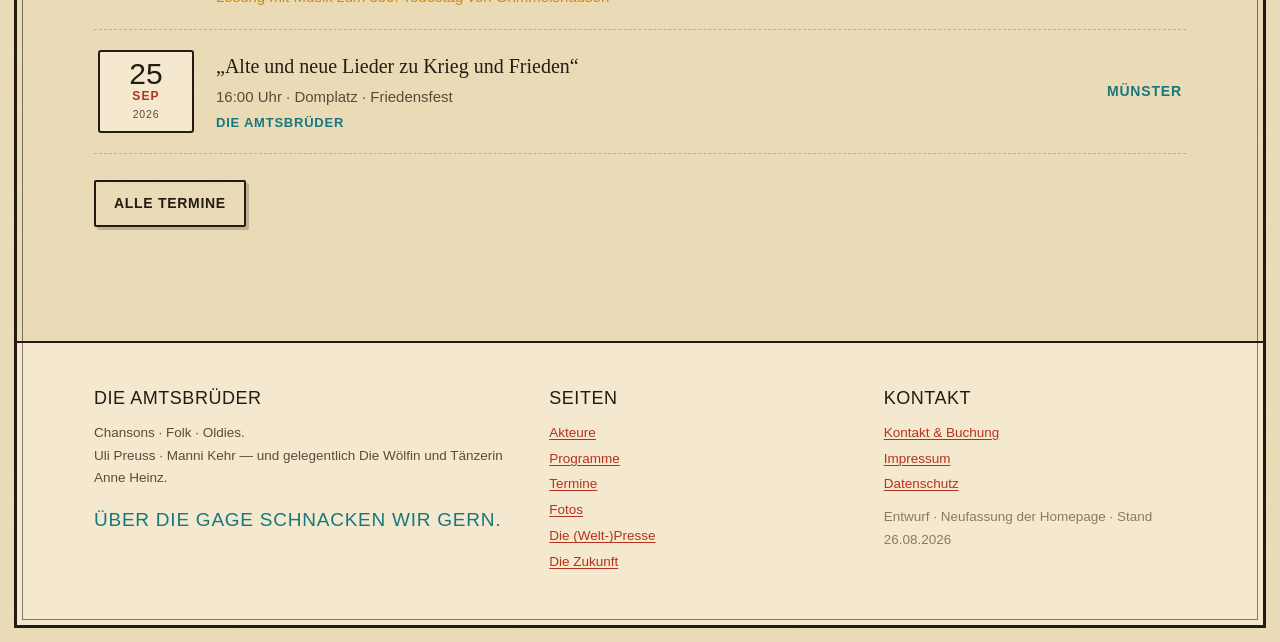
==== commit f18ce361: "Ulis Korrekturliste vom 16.09.2026: Skulpturen-Text, Trällert, Galerie-Vorschauen Burgsteinfurt und " ====
--- a/index.html
+++ b/index.html
@@ -51,7 +51,7 @@
       <a class="formation" href="akteure.html#woelfin">
         <figure class="tack r1"><img src="bilder/woelfin-garten-2026-1.jpg?v=1787760441" alt="Manni Kehr mit Gitarre, Christina Wolf und Uli Preuss mit Akkordeon im Garten" loading="lazy"><figcaption>Mit Christina Wolf, der Wölfin</figcaption></figure>
         <h3>Die Amtsbrüder &amp; Die Wölfin</h3>
-        <p>Christina Wolf trallert seit Kindheitstagen nicht nur in der Badewanne — sie singt mit und spielt Cajon.</p>
+        <p>Christina Wolf trällert seit Kindheitstagen nicht nur in der Badewanne — sie singt mit und spielt Cajon.</p>
       </a>
       <a class="formation" href="programme.html#dunkle-wolk">
         <figure class="tack kopf-oben"><img src="bilder/anne-heinz-garten.jpg?v=1788198738" alt="Tänzerin Anne Heinz im roten Kleid vor den Amtsbrüdern im Garten" loading="lazy"><figcaption>Mit Tänzerin Anne Heinz</figcaption></figure>
--- a/css/stil.css
+++ b/css/stil.css
@@ -340,3 +340,11 @@
 @media (max-width:720px){.programm.gross{grid-template-columns:1fr}}
 .programm.gross figure.tack{margin:0;max-width:none}
 .programm.gross .text > :first-child{margin-top:0}
+
+/* ---------- Korrekturen nach Ulis Liste vom 16.09.2026 ---------- */
+/* 3.1) Burgsteinfurt ist sehr breit (924 x 568); im 4:3-Feld fielen Manni links und
+   Christina rechts halb heraus. Die Vorschau zeigt das Foto deshalb ganz, oben und
+   unten bleibt etwas vom weißen Abzugsrand stehen. */
+.gallery .tack img[src*="burgsteinfurt-2024"]{object-fit:contain;background:#fff}
+/* 3.2) Uli Preuss steht hochkant im 4:3-Feld: Ausschnitt nach oben, damit der Kopf drin ist */
+.gallery .tack img[src*="uli-preuss"]{object-position:50% 4%}
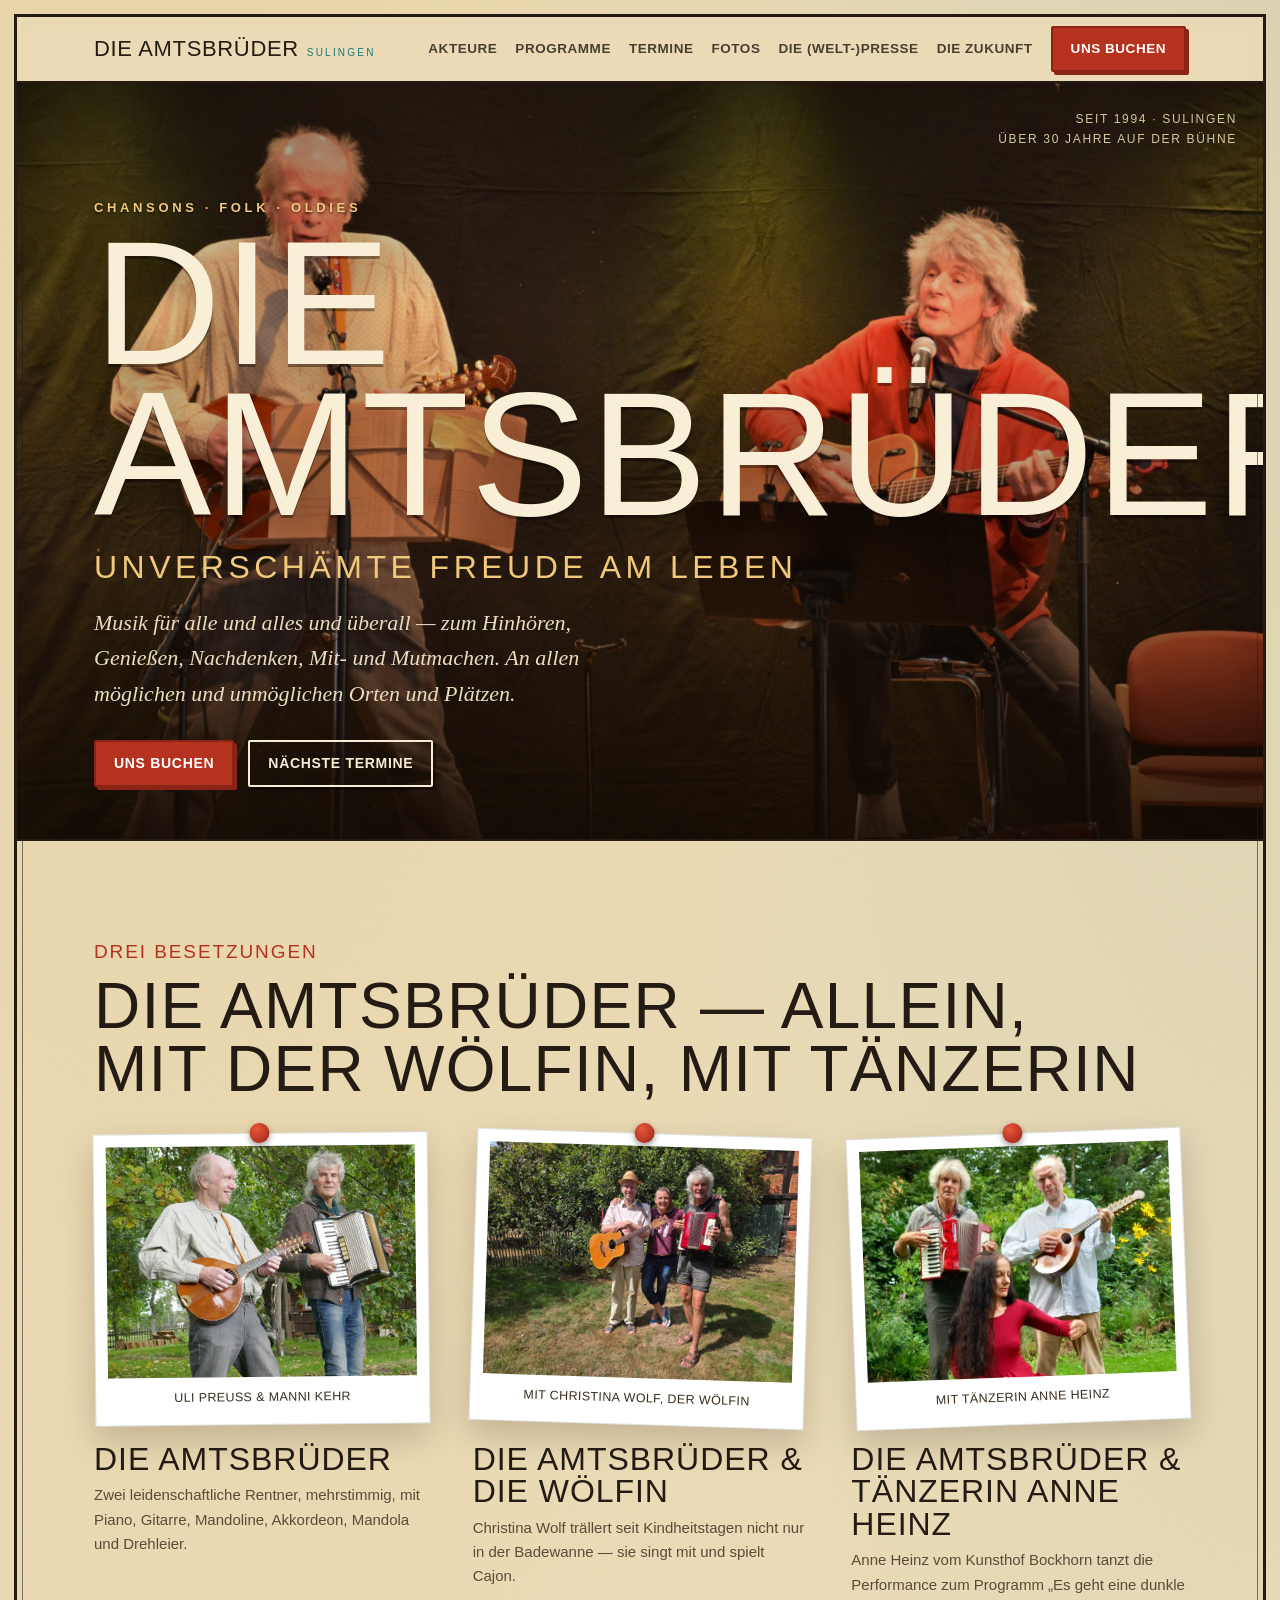
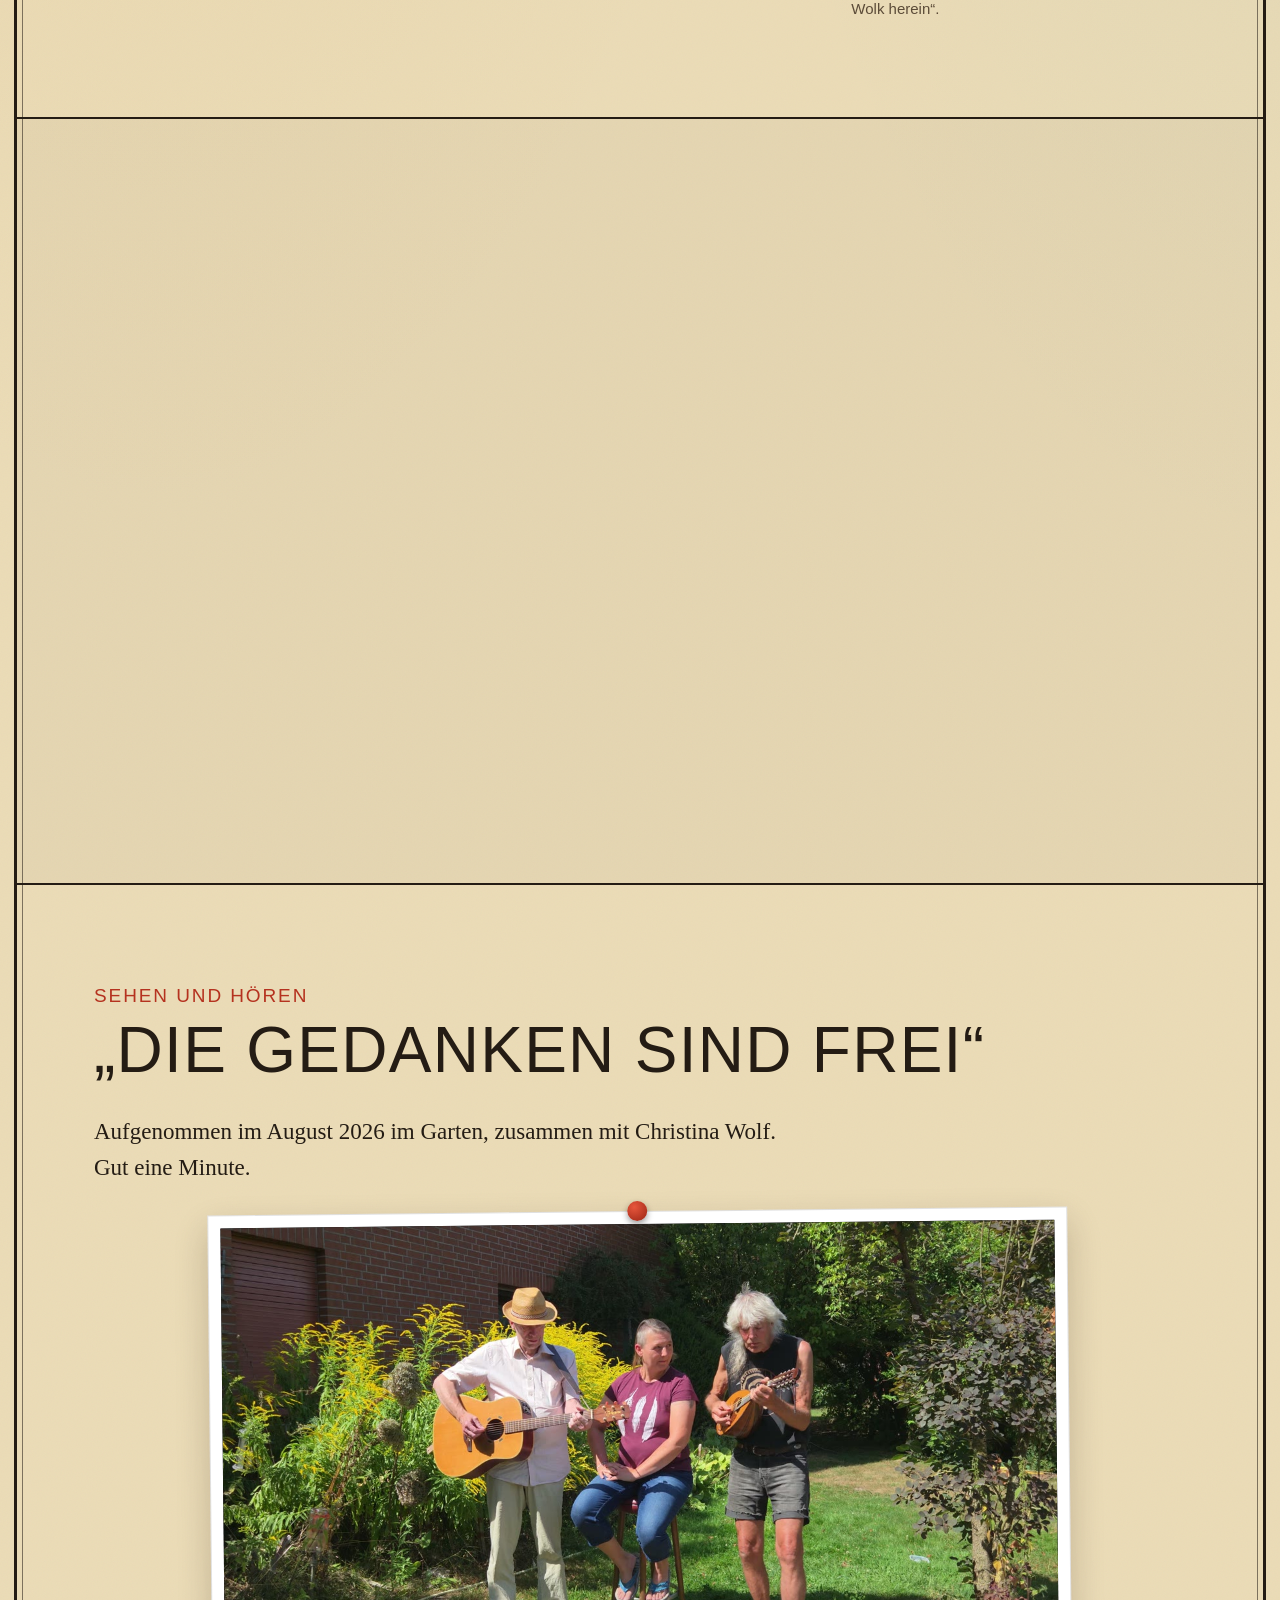
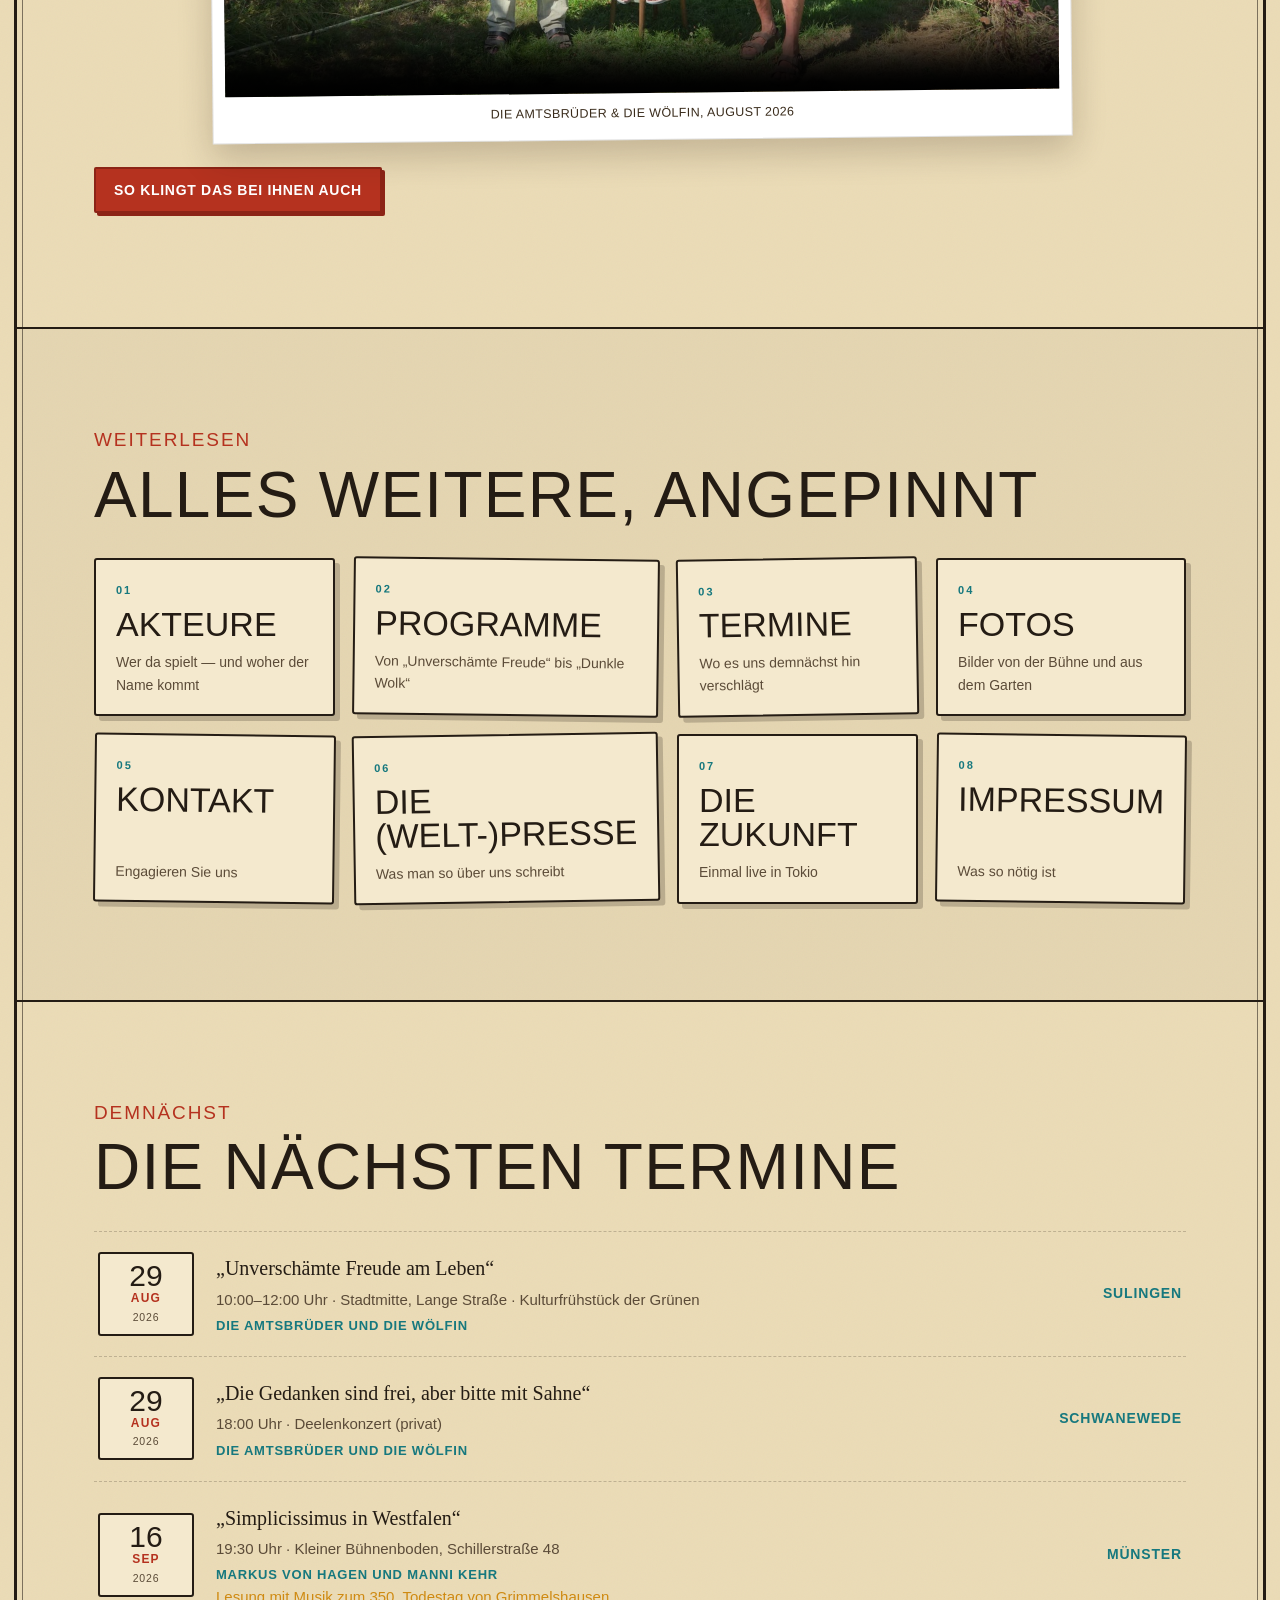
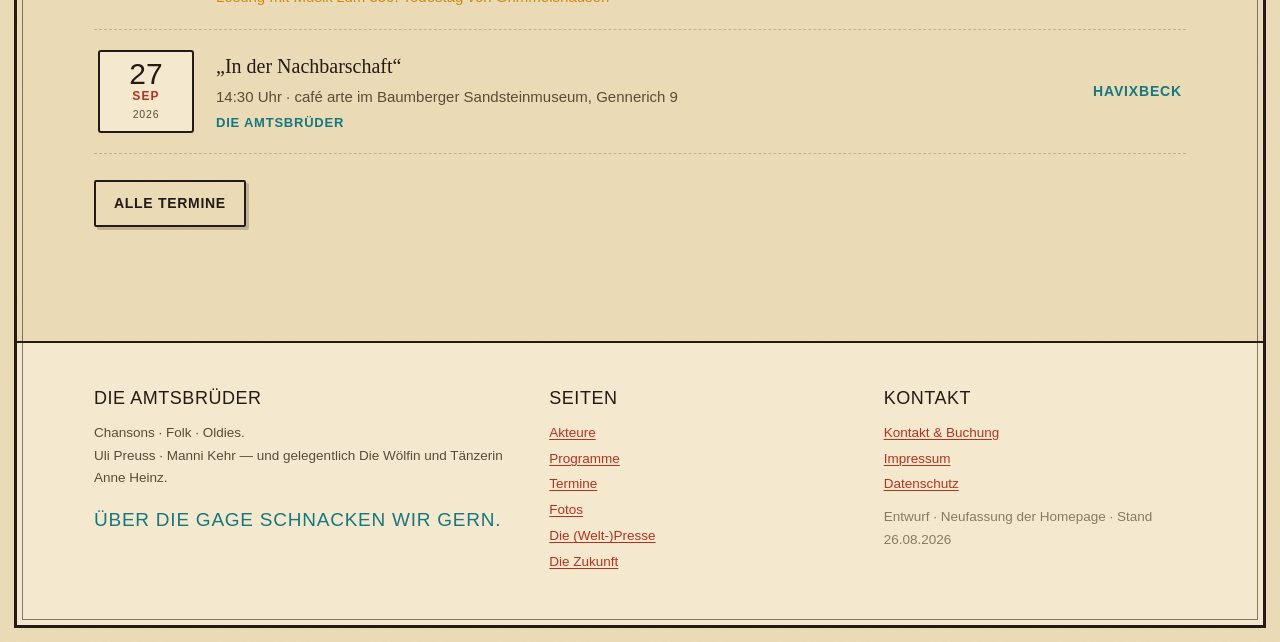
==== commit 541ada10: "Termine nach Ulis Mail vom 29.09.2026, Datenschutzerklärung mit netcup" ====
--- a/index.html
+++ b/index.html
@@ -120,6 +120,7 @@
     <div class="eyebrow">Demnächst</div>
     <h2 class="section-title">Die nächsten Termine</h2>
     <div class="gigs">
+<!-- termine:start 4 -->
       <div class="gig">
         <div class="date"><div class="d">29</div><div class="m">Aug</div><div class="y">2026</div></div>
         <div class="info"><h4>„Unverschämte Freude am Leben“</h4><p>10:00–12:00 Uhr · Stadtmitte, Lange Straße · Kulturfrühstück der Grünen</p><p class="wer">Die Amtsbrüder und die Wölfin</p></div>
@@ -136,10 +137,11 @@
         <div class="where">Münster</div>
       </div>
       <div class="gig">
-        <div class="date"><div class="d">25</div><div class="m">Sep</div><div class="y">2026</div></div>
-        <div class="info"><h4>„Alte und neue Lieder zu Krieg und Frieden“</h4><p>16:00 Uhr · Domplatz · Friedensfest</p><p class="wer">Die Amtsbrüder</p></div>
-        <div class="where">Münster</div>
+        <div class="date"><div class="d">27</div><div class="m">Sep</div><div class="y">2026</div></div>
+        <div class="info"><h4>„In der Nachbarschaft“</h4><p>14:30 Uhr · café arte im Baumberger Sandsteinmuseum, Gennerich 9</p><p class="wer">Die Amtsbrüder</p></div>
+        <div class="where">Havixbeck</div>
       </div>
+<!-- termine:ende -->
     </div>
     <p style="margin-top:26px"><a class="btn ghost" href="termine.html">Alle Termine</a></p>
   </div>
